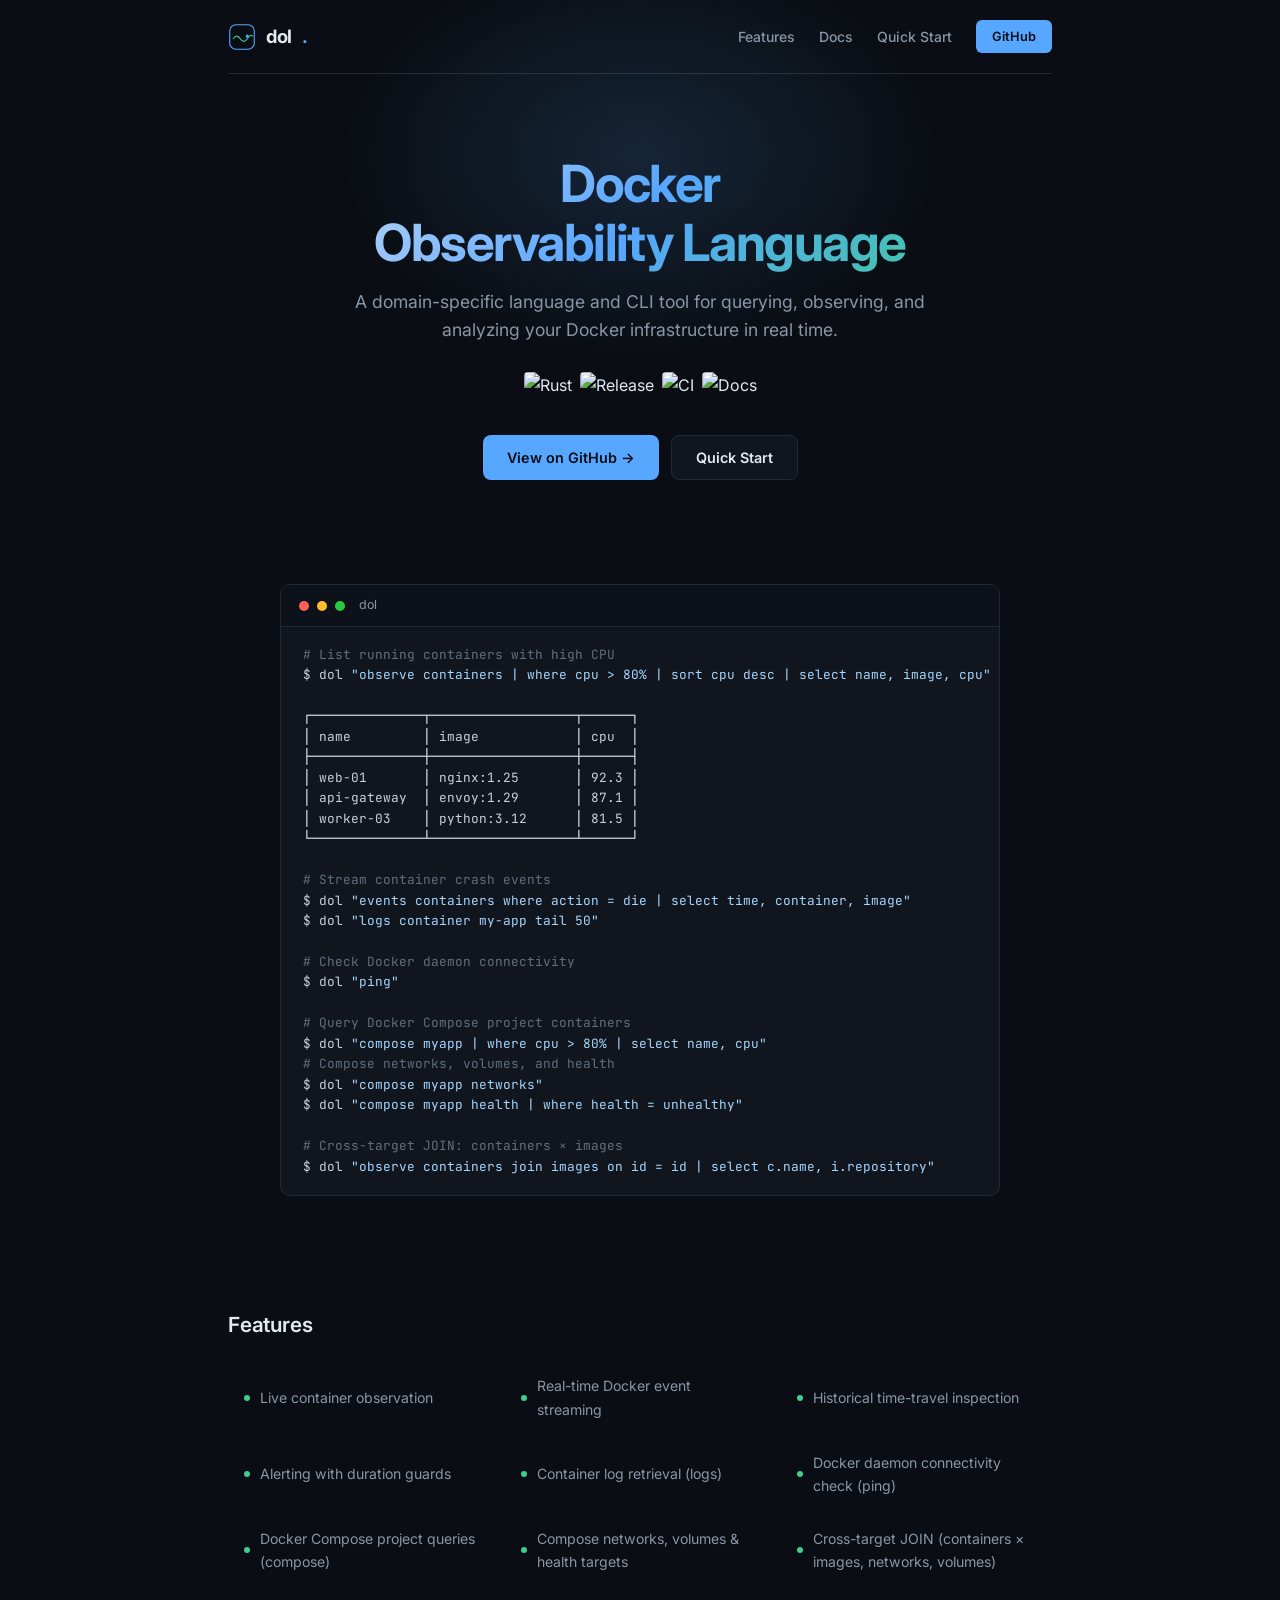
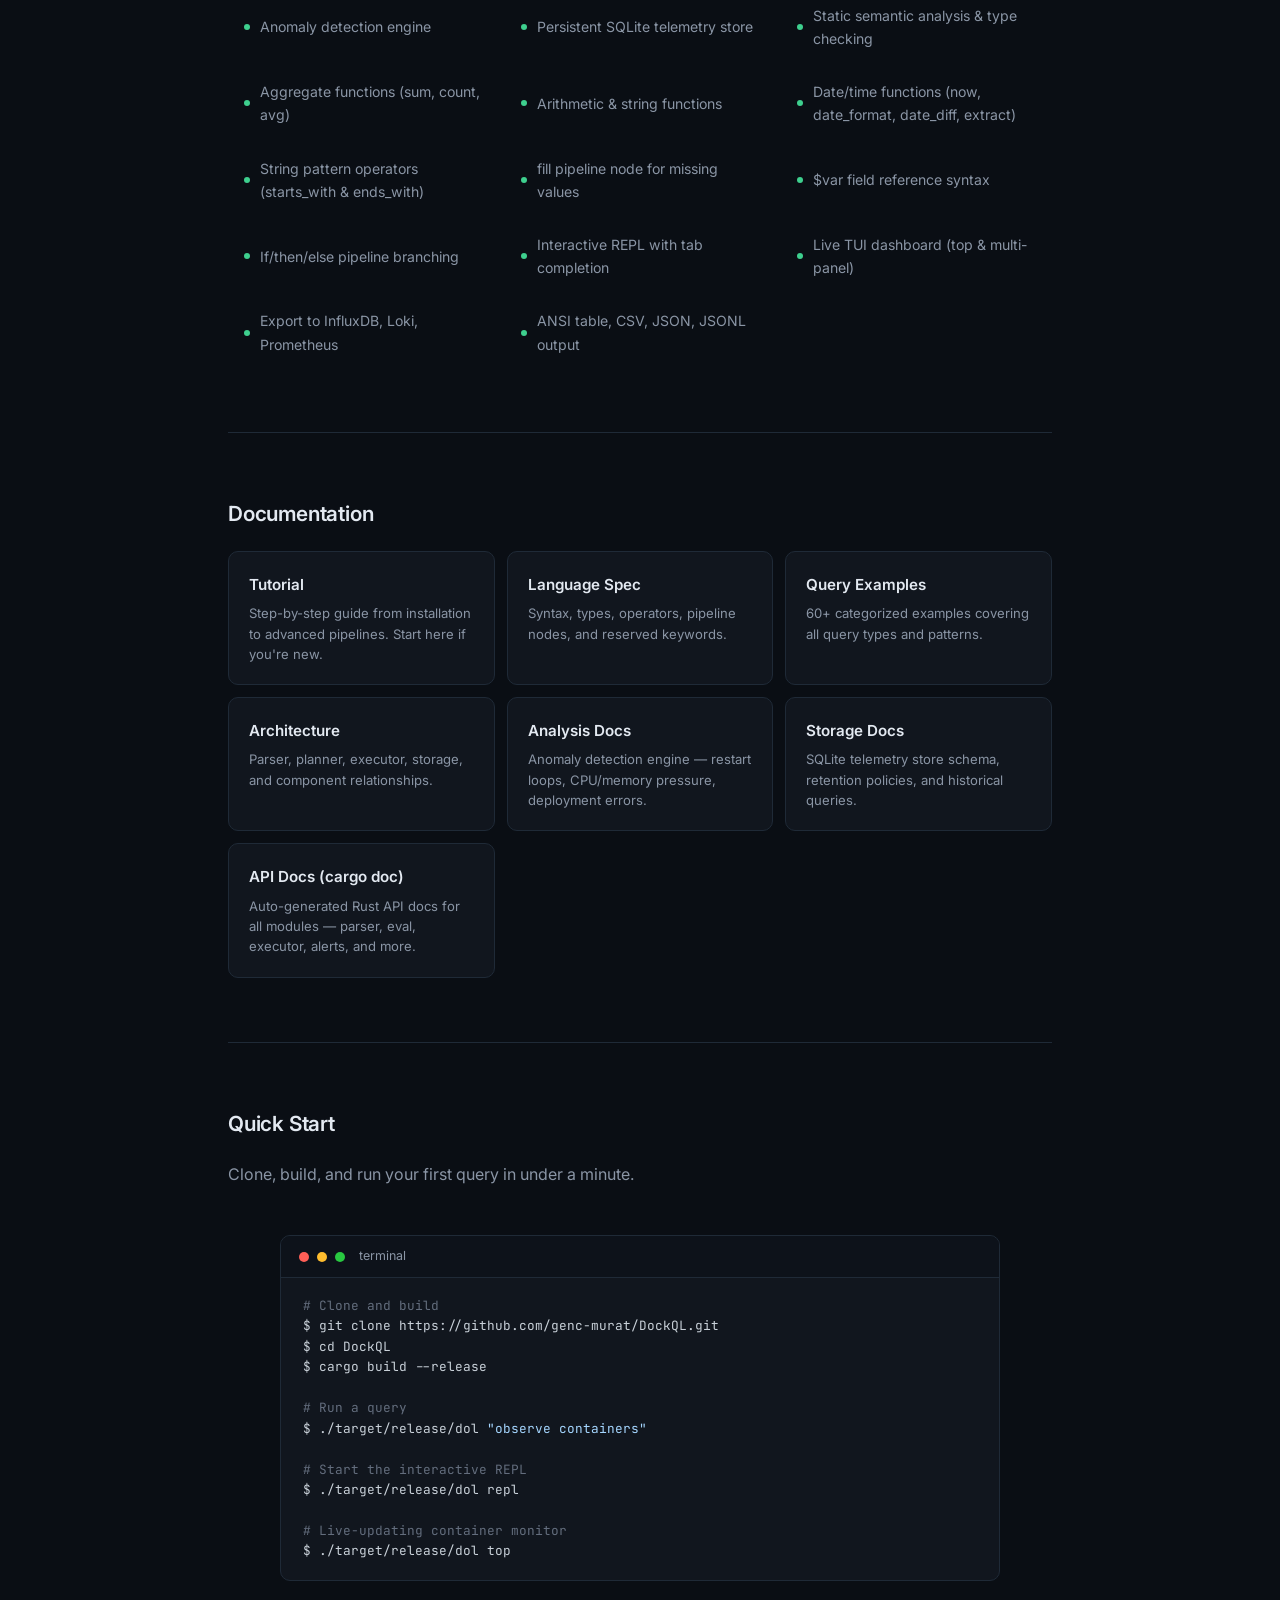
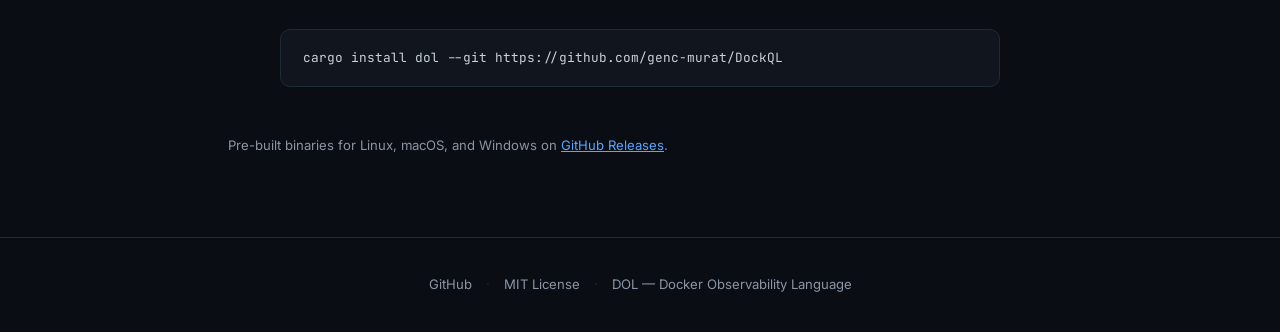
==== docs/index.html @ 79791b66 "docs: update documentation for new features - fill pipeline node, starts_with/ends_with operators, s" ====
<!DOCTYPE html>
<html lang="en">
<head>
    <meta charset="UTF-8">
    <meta name="viewport" content="width=device-width, initial-scale=1.0">
    <link rel="icon" type="image/svg+xml" href="logo.svg">
    <title>DOL — Docker Observability Language</title>
    <link rel="preconnect" href="https://fonts.googleapis.com">
    <link rel="preconnect" href="https://fonts.gstatic.com" crossorigin>
    <link href="https://fonts.googleapis.com/css2?family=Inter:wght@400;500;600;700&family=JetBrains+Mono:wght@400;500&display=swap" rel="stylesheet">
    <style>
        :root {
            --bg: #0a0e14;
            --surface: #11161e;
            --surface-hover: #181f2a;
            --border: #1f2a37;
            --text: #e3e9f1;
            --muted: #8a95a5;
            --accent: #57a6ff;
            --accent-glow: rgba(87, 166, 255, 0.15);
            --green: #3ecf8e;
            --orange: #d4973c;
            --red: #f14c4c;
        }
        * { margin: 0; padding: 0; box-sizing: border-box; }
        body {
            font-family: 'Inter', -apple-system, BlinkMacSystemFont, 'Segoe UI', sans-serif;
            background: var(--bg);
            color: var(--text);
            line-height: 1.65;
            -webkit-font-smoothing: antialiased;
            -moz-osx-font-smoothing: grayscale;
        }
        .container {
            max-width: 880px;
            margin: 0 auto;
            padding: 0 28px;
        }

        /* ── Navigation bar ──────────────────────── */
        .nav {
            display: flex;
            align-items: center;
            justify-content: space-between;
            padding: 20px 0;
            border-bottom: 1px solid var(--border);
        }
        .nav-brand {
            display: flex;
            align-items: center;
            gap: 10px;
            font-size: 1.15rem;
            font-weight: 700;
            letter-spacing: -0.02em;
            color: var(--text);
            text-decoration: none;
        }
        .nav-brand svg {
            width: 28px;
            height: 28px;
        }
        .nav-brand span { color: var(--accent); }
        .nav-links {
            display: flex;
            gap: 24px;
            align-items: center;
        }
        .nav-links a {
            color: var(--muted);
            text-decoration: none;
            font-size: 0.875rem;
            font-weight: 500;
            transition: color .2s;
        }
        .nav-links a:hover { color: var(--text); }
        .nav-links .btn {
            background: var(--accent);
            color: #0a0e14;
            padding: 6px 16px;
            border-radius: 6px;
            font-weight: 600;
            font-size: 0.8rem;
            transition: opacity .2s;
        }
        .nav-links .btn:hover { opacity: .85; color: #0a0e14; }

        /* ── Hero ────────────────────────────────── */
        .hero {
            padding: 80px 0 56px;
            text-align: center;
            position: relative;
        }
        .hero::before {
            content: '';
            position: absolute;
            top: -120px;
            left: 50%;
            transform: translateX(-50%);
            width: 600px;
            height: 400px;
            background: radial-gradient(ellipse, var(--accent-glow) 0%, transparent 70%);
            pointer-events: none;
        }
        .hero h1 {
            position: relative;
            font-size: 3.2rem;
            font-weight: 700;
            letter-spacing: -0.03em;
            line-height: 1.15;
            background: linear-gradient(135deg, var(--text) 0%, var(--accent) 50%, var(--green) 100%);
            -webkit-background-clip: text;
            -webkit-text-fill-color: transparent;
            background-clip: text;
        }
        .hero .tagline {
            margin-top: 16px;
            font-size: 1.1rem;
            color: var(--muted);
            max-width: 600px;
            margin-left: auto;
            margin-right: auto;
            line-height: 1.6;
        }
        .hero .badges {
            margin-top: 28px;
            display: flex;
            justify-content: center;
            gap: 8px;
            flex-wrap: wrap;
            position: relative;
        }
        .hero .badges img { height: auto; max-height: 28px; border-radius: 4px; vertical-align: middle; }

        /* ── Code block ──────────────────────────── */
        .code-block {
            margin: 48px auto;
            max-width: 720px;
            background: var(--surface);
            border: 1px solid var(--border);
            border-radius: 10px;
            overflow: hidden;
            transition: border-color .3s;
        }
        .code-block:hover { border-color: rgba(87, 166, 255, 0.3); }
        .code-block .header {
            padding: 10px 18px;
            background: #0d121a;
            border-bottom: 1px solid var(--border);
            font-size: 0.78rem;
            color: var(--muted);
            display: flex;
            align-items: center;
            gap: 8px;
            user-select: none;
        }
        .code-block .header .dot {
            width: 10px; height: 10px; border-radius: 50%;
            transition: opacity .2s;
        }
        .code-block:hover .header .dot { opacity: .9; }
        .code-block .header .dot.r { background: #ff5f57; }
        .code-block .header .dot.y { background: #ffbd2e; }
        .code-block .header .dot.g { background: #28c840; }
        .code-block pre {
            padding: 18px 22px;
            font-family: 'JetBrains Mono', 'SF Mono', 'Fira Code', monospace;
            font-size: 0.8rem;
            line-height: 1.6;
            overflow-x: auto;
            color: #c9d1d9;
        }
        .code-block pre .cmt { color: #636d7d; }
        .code-block pre .kw { color: #ff7b72; }
        .code-block pre .fn { color: #d2a8ff; }
        .code-block pre .str { color: #a5d6ff; }
        .code-block pre .num { color: #79c0ff; }
        .code-block pre .op { color: #ffa657; }

        /* ── CTA buttons ─────────────────────────── */
        .cta-row {
            display: flex;
            justify-content: center;
            gap: 12px;
            margin-top: 36px;
            flex-wrap: wrap;
        }
        .cta {
            display: inline-flex;
            align-items: center;
            gap: 8px;
            padding: 10px 24px;
            border-radius: 8px;
            font-size: 0.9rem;
            font-weight: 600;
            text-decoration: none;
            transition: all .2s;
        }
        .cta-primary {
            background: var(--accent);
            color: #0a0e14;
        }
        .cta-primary:hover {
            background: #6cb3ff;
            transform: translateY(-1px);
        }
        .cta-secondary {
            background: var(--surface);
            color: var(--text);
            border: 1px solid var(--border);
        }
        .cta-secondary:hover {
            border-color: var(--muted);
            transform: translateY(-1px);
        }

        /* ── Sections ────────────────────────────── */
        section { padding: 64px 0; }
        section + section { border-top: 1px solid var(--border); }
        section h2 {
            font-size: 1.3rem;
            font-weight: 600;
            letter-spacing: -0.01em;
            margin-bottom: 20px;
            color: var(--text);
        }
        section > p { color: var(--muted); margin-bottom: 16px; }

        /* ── Feature grid ────────────────────────── */
        .feature-grid {
            display: grid;
            grid-template-columns: repeat(auto-fill, minmax(220px, 1fr));
            gap: 6px;
        }
        .feature-item {
            padding: 12px 16px;
            border-radius: 8px;
            font-size: 0.88rem;
            color: var(--muted);
            display: flex;
            align-items: center;
            gap: 10px;
            transition: background .15s, color .15s;
        }
        .feature-item:hover {
            background: var(--surface);
            color: var(--text);
        }
        .feature-item .icon {
            width: 6px;
            height: 6px;
            border-radius: 50%;
            background: var(--green);
            flex-shrink: 0;
        }

        /* ── Cards ───────────────────────────────── */
        .cards {
            display: grid;
            grid-template-columns: repeat(auto-fill, minmax(260px, 1fr));
            gap: 12px;
        }
        .card {
            background: var(--surface);
            border: 1px solid var(--border);
            border-radius: 10px;
            padding: 20px;
            transition: border-color .2s, background .2s;
        }
        .card:hover {
            border-color: rgba(87, 166, 255, 0.25);
            background: var(--surface-hover);
        }
        .card h3 {
            font-size: 0.95rem;
            font-weight: 600;
            margin-bottom: 6px;
        }
        .card h3 a {
            color: var(--text);
            text-decoration: none;
        }
        .card h3 a:hover { color: var(--accent); }
        .card p {
            font-size: 0.82rem;
            color: var(--muted);
            line-height: 1.55;
            margin: 0;
        }

        /* ── Quick start code block ──────────────── */
        .quick-start .code-block { margin-top: 16px; }

        /* ── Footer ──────────────────────────────── */
        footer {
            text-align: center;
            padding: 36px 0;
            border-top: 1px solid var(--border);
            color: var(--muted);
            font-size: 0.82rem;
        }
        footer a {
            color: var(--muted);
            text-decoration: none;
            transition: color .2s;
        }
        footer a:hover { color: var(--text); }
        footer .sep { margin: 0 10px; color: var(--border); }

        /* ── Responsive ──────────────────────────── */
        @media (max-width: 640px) {
            .hero { padding: 48px 0 32px; }
            .hero h1 { font-size: 2rem; }
            .hero .tagline { font-size: 1rem; }
            .nav { flex-direction: column; gap: 12px; }
            .nav-links { width: 100%; justify-content: center; flex-wrap: wrap; }
            section { padding: 40px 0; }
            .container { padding: 0 20px; }
            .feature-grid { grid-template-columns: 1fr; }
            .cards { grid-template-columns: 1fr; }
        }
    </style>
</head>
<body>

<div class="container">
    <!-- Nav -->
    <nav class="nav">
        <a href="#" class="nav-brand">
            <svg xmlns="http://www.w3.org/2000/svg" viewBox="0 0 64 64" fill="none" role="img" aria-label="DOL logo">
                <rect x="4" y="4" width="56" height="56" rx="14" stroke="#57a6ff" stroke-width="2.5"/>
                <path d="M12 36 Q20 24, 28 36 Q36 48, 44 36 Q52 24, 56 30" stroke="#3ecf8e" stroke-width="2.5" stroke-linecap="round"/>
                <circle cx="44" cy="30" r="3.5" fill="#57a6ff"/>
                <circle cx="24" cy="33" r="2" fill="#3ecf8e" opacity="0.6"/>
            </svg>
            dol<span>.</span>
        </a>
        <div class="nav-links">
            <a href="#features">Features</a>
            <a href="#docs">Docs</a>
            <a href="#quickstart">Quick Start</a>
            <a href="https://github.com/genc-murat/DockQL" class="btn">GitHub</a>
        </div>
    </nav>

    <!-- Hero -->
    <div class="hero">
        <h1>Docker<br>Observability Language</h1>
        <p class="tagline">
            A domain-specific language and CLI tool for querying, observing, and
            analyzing your Docker infrastructure in real time.
        </p>
        <div class="badges">
            <img src="https://img.shields.io/badge/Rust-1.96%2B-8a95a5?logo=rust&style=for-the-badge" alt="Rust">
            <img src="https://img.shields.io/github/v/release/genc-murat/DockQL?color=3ecf8e&logo=github&style=for-the-badge" alt="Release">
            <img src="https://img.shields.io/github/actions/workflow/status/genc-murat/DockQL/ci.yml?branch=main&label=CI&color=57a6ff&style=for-the-badge" alt="CI">
            <img src="https://img.shields.io/github/deployments/genc-murat/DockQL/github-pages?label=docs&logo=github&style=for-the-badge" alt="Docs">
        </div>
        <div class="cta-row">
            <a href="https://github.com/genc-murat/DockQL" class="cta cta-primary">View on GitHub →</a>
            <a href="#quickstart" class="cta cta-secondary">Quick Start</a>
        </div>
    </div>

    <!-- Terminal mock -->
    <div class="code-block">
        <div class="header">
            <span class="dot r"></span><span class="dot y"></span><span class="dot g"></span>
            <span style="margin-left:6px;">dol</span>
        </div>
        <pre><span class="cmt"># List running containers with high CPU</span>
$ dol <span class="str">"observe containers | where cpu > 80% | sort cpu desc | select name, image, cpu"</span>

┌──────────────┬──────────────────┬──────┐
│ name         │ image            │ cpu  │
├──────────────┼──────────────────┼──────┤
│ web-01       │ nginx:1.25       │ 92.3 │
│ api-gateway  │ envoy:1.29       │ 87.1 │
│ worker-03    │ python:3.12      │ 81.5 │
└──────────────┴──────────────────┴──────┘

<span class="cmt"># Stream container crash events</span>
$ dol <span class="str">"events containers where action = die | select time, container, image"</span>            <span class="cmt"># View container logs</span>
$ dol <span class="str">"logs container my-app tail 50"</span>

<span class="cmt"># Check Docker daemon connectivity</span>
$ dol <span class="str">"ping"</span>

<span class="cmt"># Query Docker Compose project containers</span>
$ dol <span class="str">"compose myapp | where cpu > 80% | select name, cpu"</span>
<span class="cmt"># Compose networks, volumes, and health</span>
$ dol <span class="str">"compose myapp networks"</span>
$ dol <span class="str">"compose myapp health | where health = unhealthy"</span>

<span class="cmt"># Cross-target JOIN: containers × images</span>
$ dol <span class="str">"observe containers join images on id = id | select c.name, i.repository"</span></pre>
    </div>

    <!-- Features -->
    <section id="features">
        <h2>Features</h2>
        <div class="feature-grid">
            <div class="feature-item"><span class="icon"></span>Live container observation</div>
            <div class="feature-item"><span class="icon"></span>Real-time Docker event streaming</div>
            <div class="feature-item"><span class="icon"></span>Historical time-travel inspection</div>
            <div class="feature-item"><span class="icon"></span>Alerting with duration guards</div>
            <div class="feature-item"><span class="icon"></span>Container log retrieval (logs)</div>
            <div class="feature-item"><span class="icon"></span>Docker daemon connectivity check (ping)</div>
            <div class="feature-item"><span class="icon"></span>Docker Compose project queries (compose)</div>
            <div class="feature-item"><span class="icon"></span>Compose networks, volumes &amp; health targets</div>
            <div class="feature-item"><span class="icon"></span>Cross-target JOIN (containers × images, networks, volumes)</div>
            <div class="feature-item"><span class="icon"></span>Anomaly detection engine</div>
            <div class="feature-item"><span class="icon"></span>Persistent SQLite telemetry store</div>
            <div class="feature-item"><span class="icon"></span>Static semantic analysis &amp; type checking</div>
            <div class="feature-item"><span class="icon"></span>Aggregate functions (sum, count, avg)</div>
            <div class="feature-item"><span class="icon"></span>Arithmetic &amp; string functions</div>
            <div class="feature-item"><span class="icon"></span>Date/time functions (now, date_format, date_diff, extract)</div>
            <div class="feature-item"><span class="icon"></span>String pattern operators (starts_with &amp; ends_with)</div>
            <div class="feature-item"><span class="icon"></span>fill pipeline node for missing values</div>
            <div class="feature-item"><span class="icon"></span>$var field reference syntax</div>
            <div class="feature-item"><span class="icon"></span>If/then/else pipeline branching</div>
            <div class="feature-item"><span class="icon"></span>Interactive REPL with tab completion</div>
            <div class="feature-item"><span class="icon"></span>Live TUI dashboard (top &amp; multi-panel)</div>
            <div class="feature-item"><span class="icon"></span>Export to InfluxDB, Loki, Prometheus</div>
            <div class="feature-item"><span class="icon"></span>ANSI table, CSV, JSON, JSONL output</div>
        </div>
    </section>

    <!-- Documentation -->
    <section id="docs">
        <h2>Documentation</h2>
        <div class="cards">
            <div class="card">
                <h3><a href="tutorial.html">Tutorial</a></h3>
                <p>Step-by-step guide from installation to advanced pipelines. Start here if you're new.</p>
            </div>
            <div class="card">
                <h3><a href="spec.html">Language Spec</a></h3>
                <p>Syntax, types, operators, pipeline nodes, and reserved keywords.</p>
            </div>
            <div class="card">
                <h3><a href="examples.html">Query Examples</a></h3>
                <p>60+ categorized examples covering all query types and patterns.</p>
            </div>
            <div class="card">
                <h3><a href="architecture.html">Architecture</a></h3>
                <p>Parser, planner, executor, storage, and component relationships.</p>
            </div>
            <div class="card">
                <h3><a href="analyze.html">Analysis Docs</a></h3>
                <p>Anomaly detection engine — restart loops, CPU/memory pressure, deployment errors.</p>
            </div>
            <div class="card">
                <h3><a href="storage.html">Storage Docs</a></h3>
                <p>SQLite telemetry store schema, retention policies, and historical queries.</p>
            </div>
            <div class="card">
                <h3><a href="dol/index.html">API Docs (cargo doc)</a></h3>
                <p>Auto-generated Rust API docs for all modules — parser, eval, executor, alerts, and more.</p>
            </div>
        </div>
    </section>

    <!-- Quick Start -->
    <section id="quickstart">
        <h2>Quick Start</h2>
        <p>Clone, build, and run your first query in under a minute.</p>
        <div class="code-block quick-start">
            <div class="header">
                <span class="dot r"></span><span class="dot y"></span><span class="dot g"></span>
                <span style="margin-left:6px;">terminal</span>
            </div>
            <pre><span class="cmt"># Clone and build</span>
$ git clone https://github.com/genc-murat/DockQL.git
$ cd DockQL
$ cargo build --release

<span class="cmt"># Run a query</span>
$ ./target/release/dol <span class="str">"observe containers"</span>

<span class="cmt"># Start the interactive REPL</span>
$ ./target/release/dol repl

<span class="cmt"># Live-updating container monitor</span>
$ ./target/release/dol top</pre>
        </div>
        <div class="code-block" style="margin-top:16px;">
            <pre>cargo install dol --git https://github.com/genc-murat/DockQL</pre>
        </div>
        <p style="margin-top:10px;font-size:0.82rem;color:var(--muted);">
            Pre-built binaries for Linux, macOS, and Windows on
            <a href="https://github.com/genc-murat/DockQL/releases" style="color:var(--accent);">GitHub Releases</a>.
        </p>
    </section>
</div>

<footer>
    <div class="container">
        <a href="https://github.com/genc-murat/DockQL">GitHub</a>
        <span class="sep">·</span>
        <a href="https://github.com/genc-murat/DockQL/blob/main/LICENSE">MIT License</a>
        <span class="sep">·</span>
        <span>DOL — Docker Observability Language</span>
    </div>
</footer>

</body>
</html>
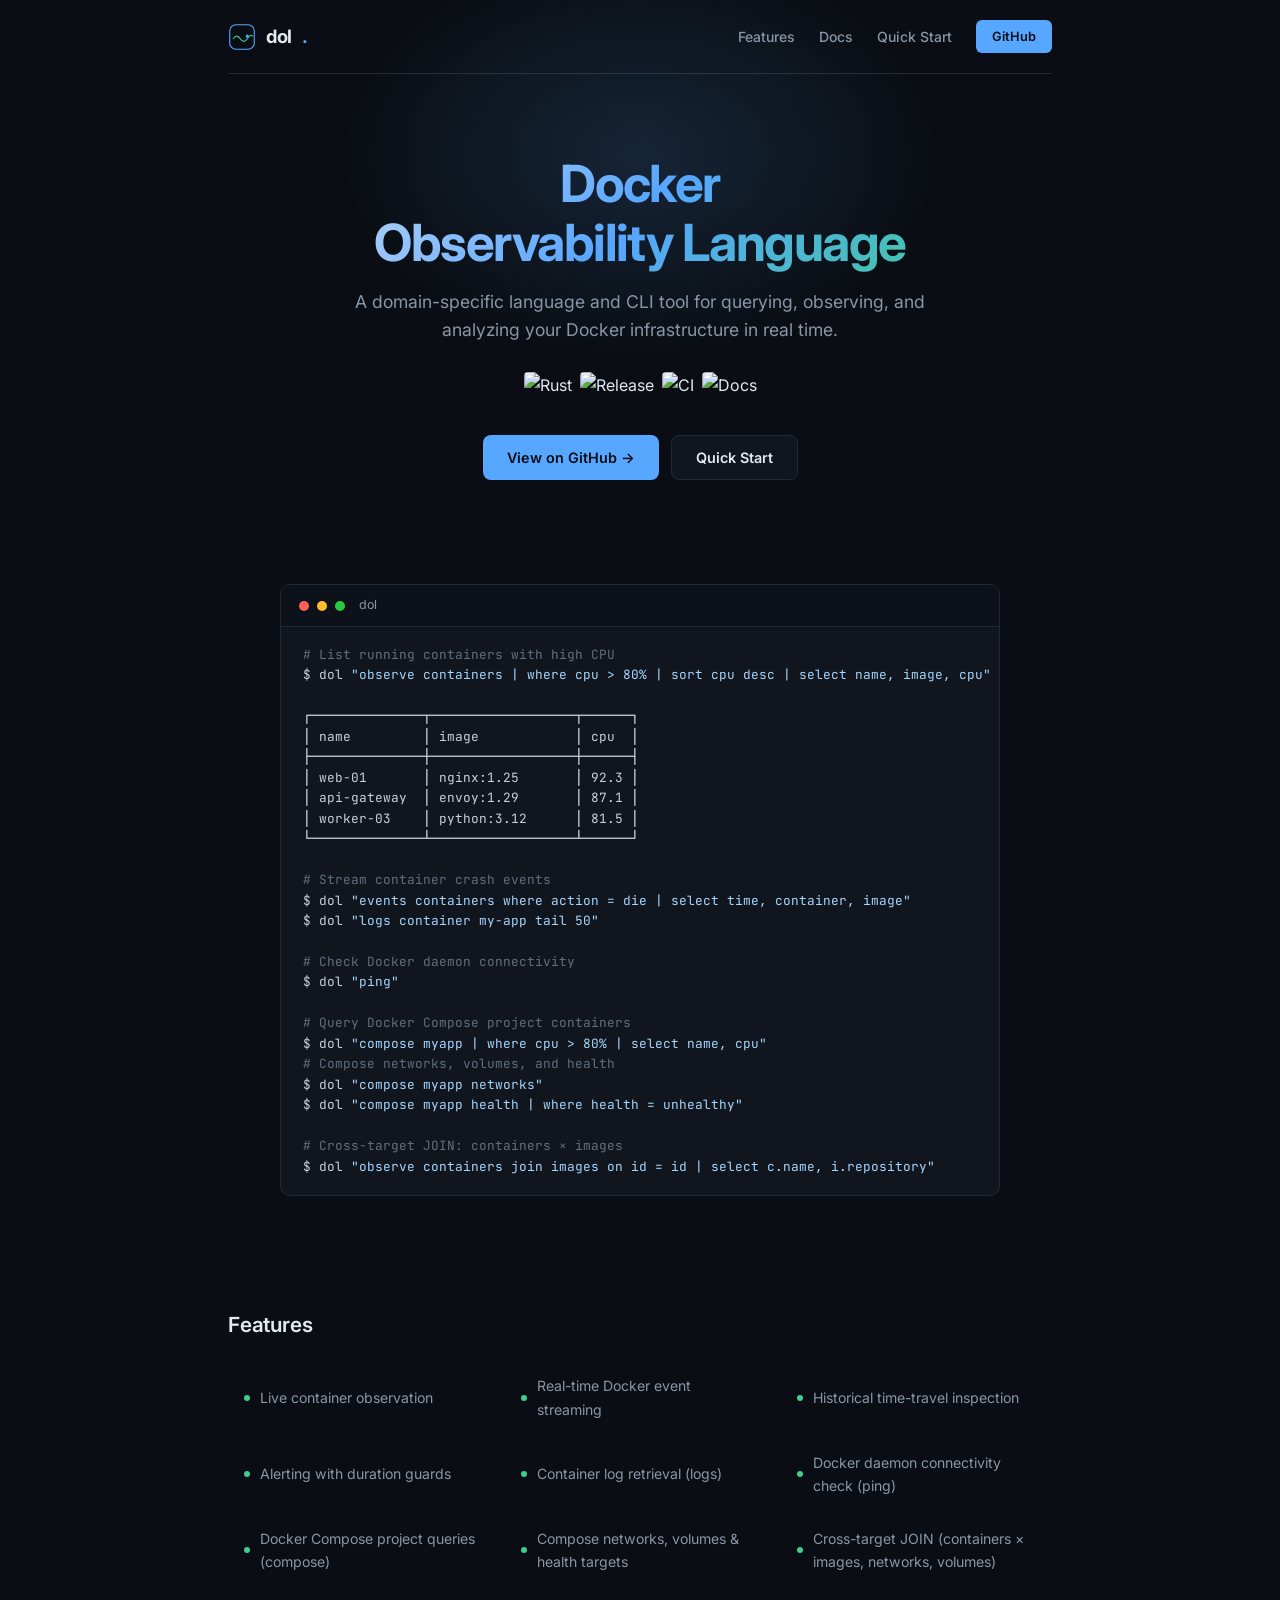
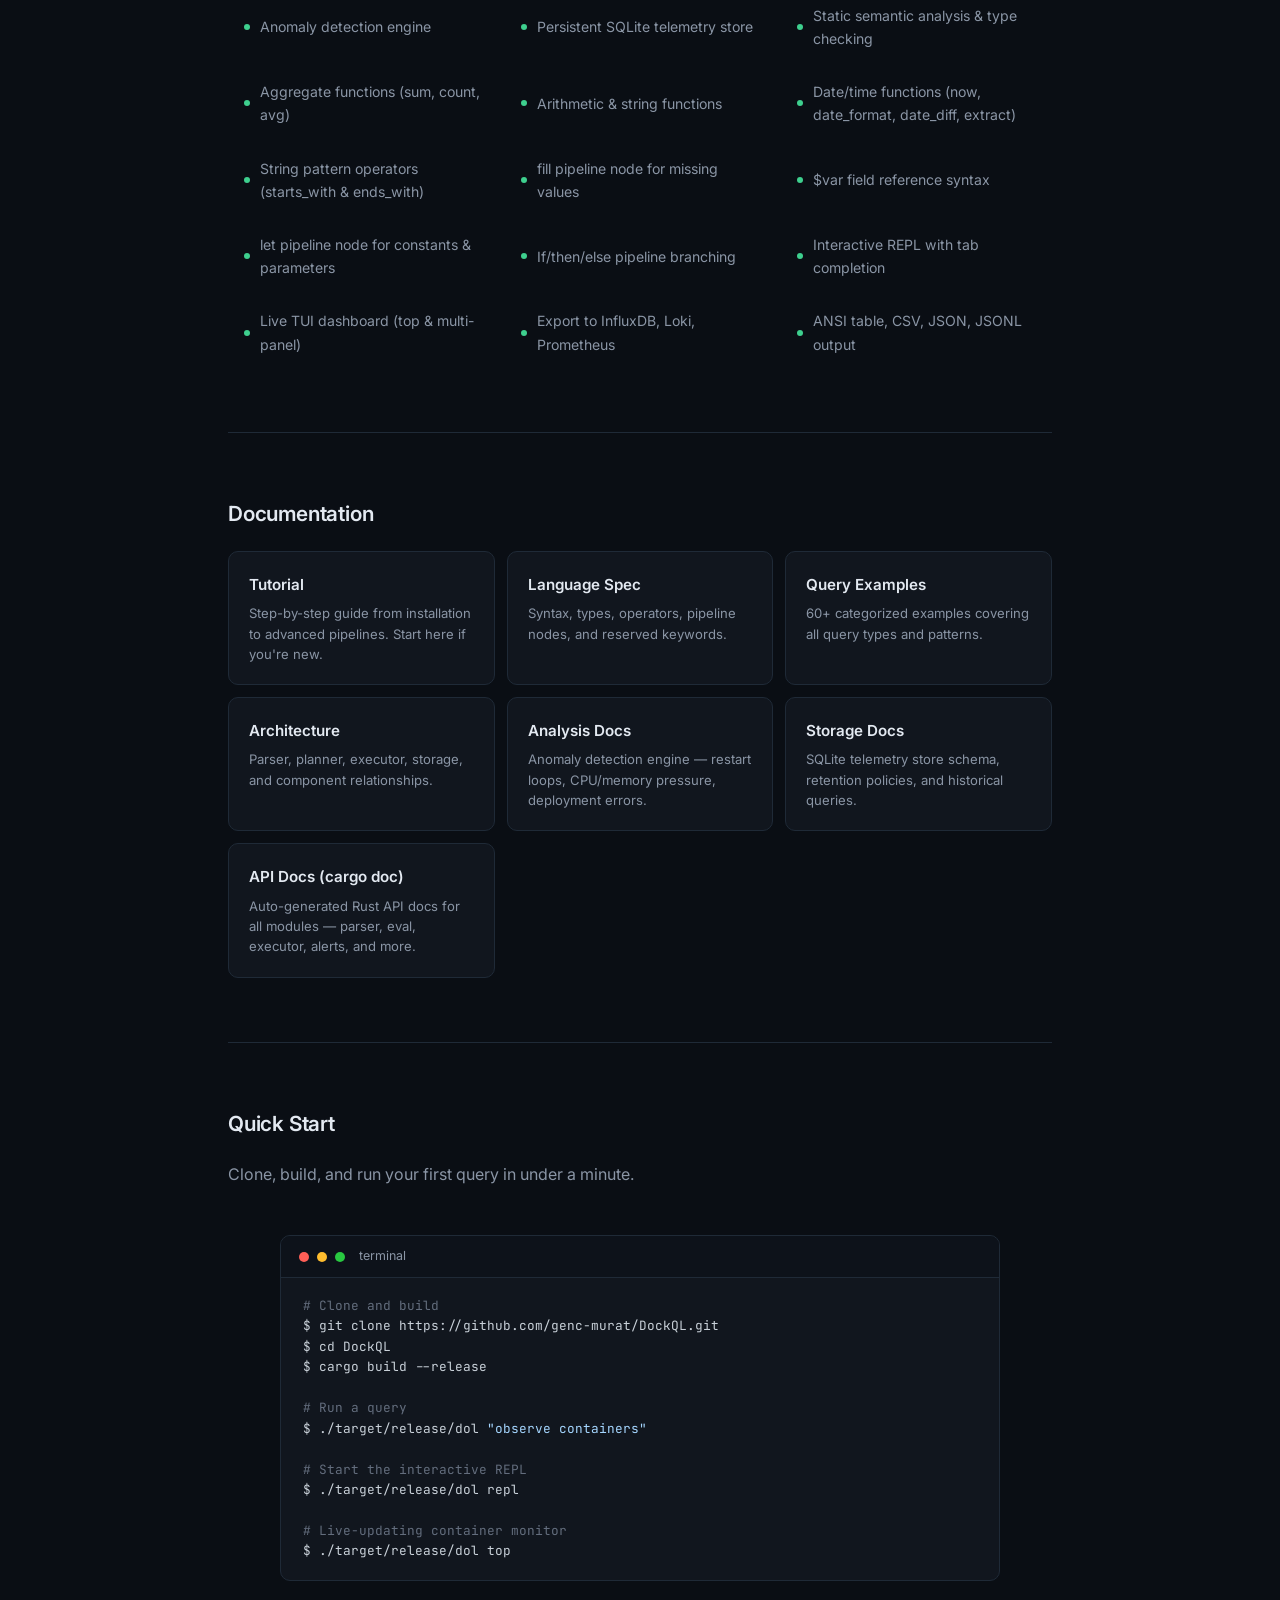
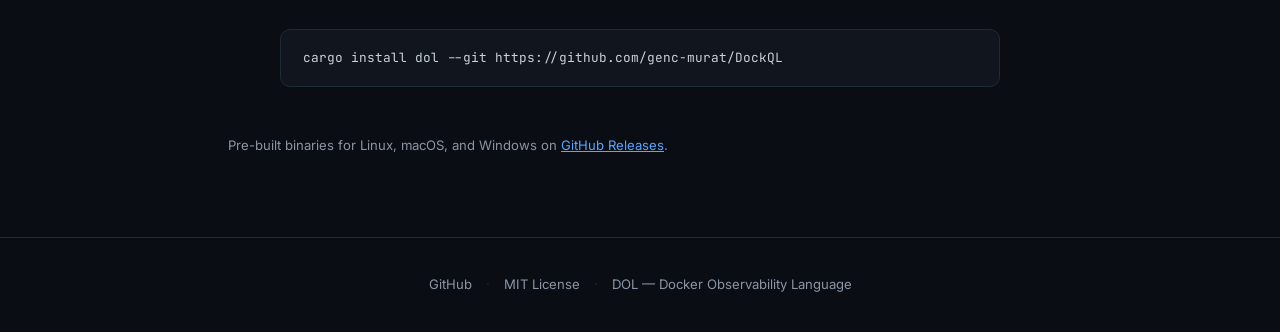
==== commit c530d4f9: "docs: document 'let' pipeline node across README, spec, tutorial, examples, and index.html" ====
--- a/docs/index.html
+++ b/docs/index.html
@@ -417,6 +417,7 @@
             <div class="feature-item"><span class="icon"></span>String pattern operators (starts_with &amp; ends_with)</div>
             <div class="feature-item"><span class="icon"></span>fill pipeline node for missing values</div>
             <div class="feature-item"><span class="icon"></span>$var field reference syntax</div>
+            <div class="feature-item"><span class="icon"></span>let pipeline node for constants &amp; parameters</div>
             <div class="feature-item"><span class="icon"></span>If/then/else pipeline branching</div>
             <div class="feature-item"><span class="icon"></span>Interactive REPL with tab completion</div>
             <div class="feature-item"><span class="icon"></span>Live TUI dashboard (top &amp; multi-panel)</div>
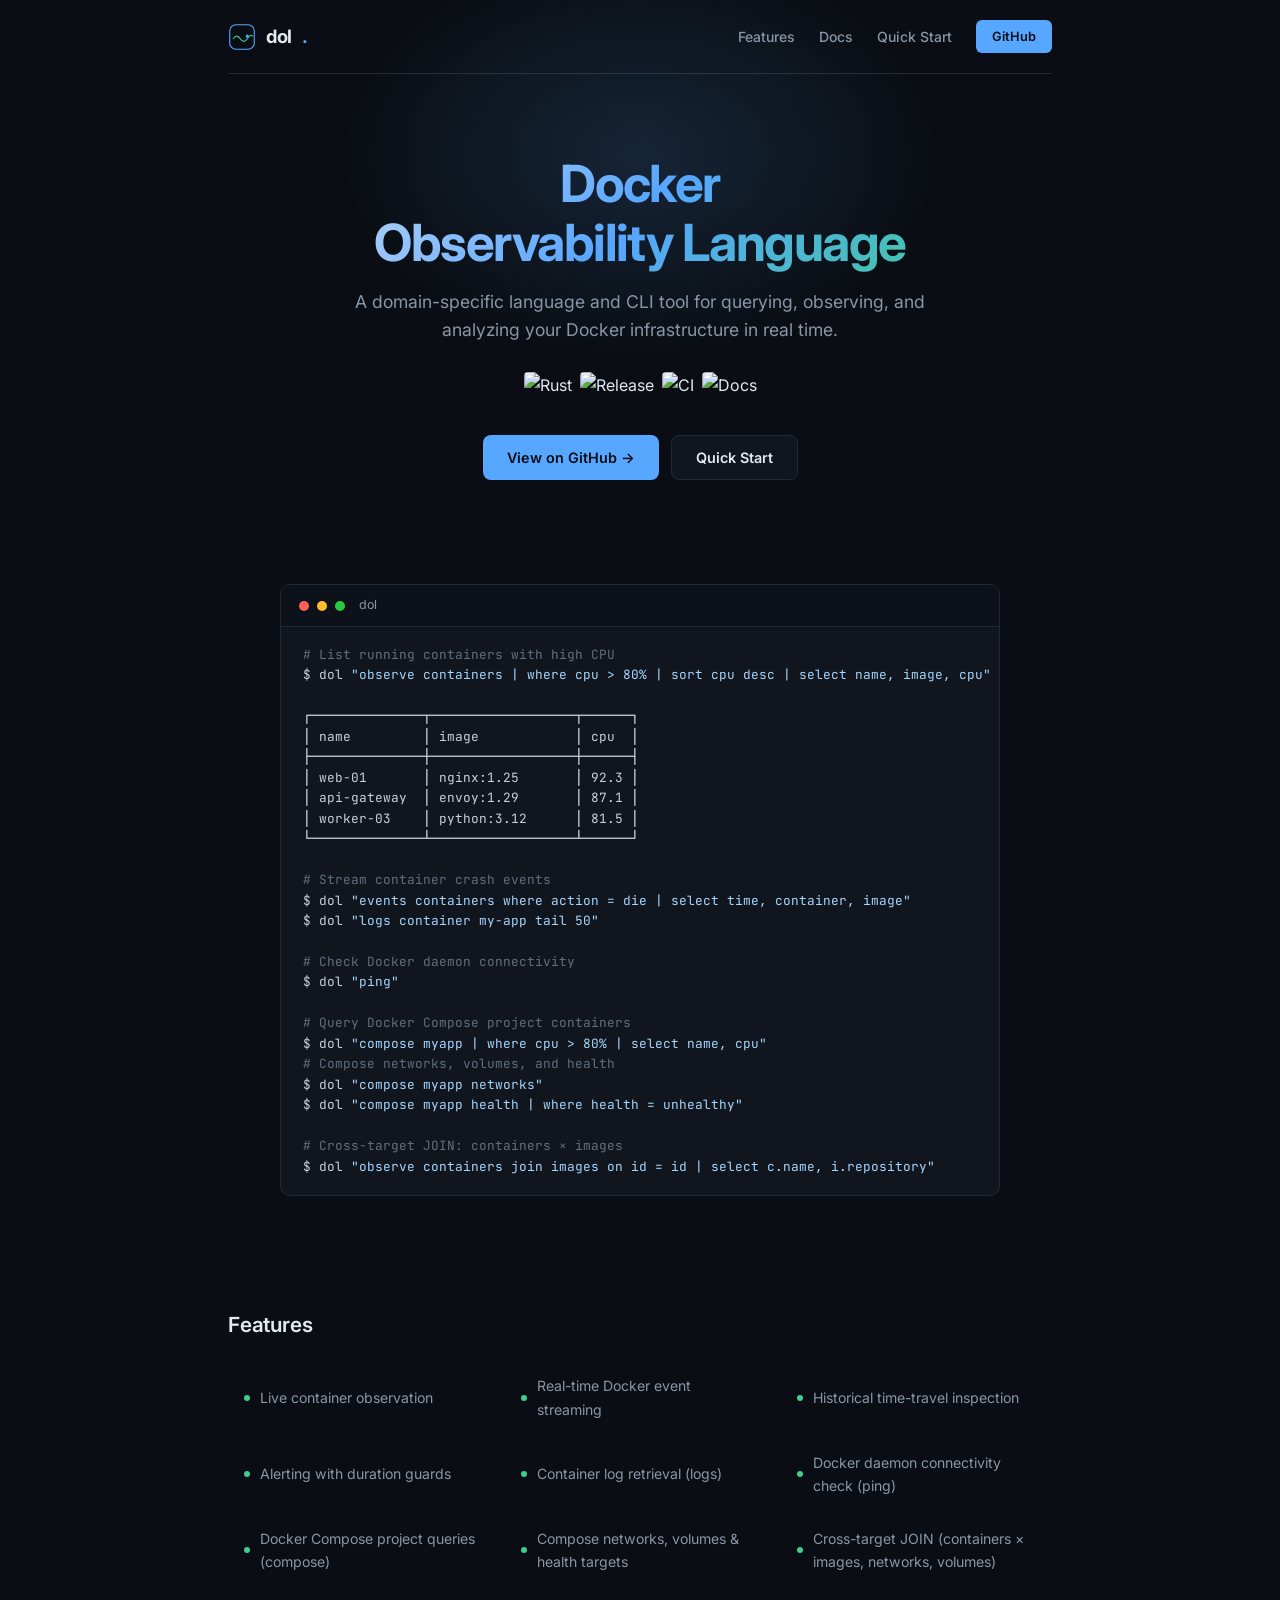
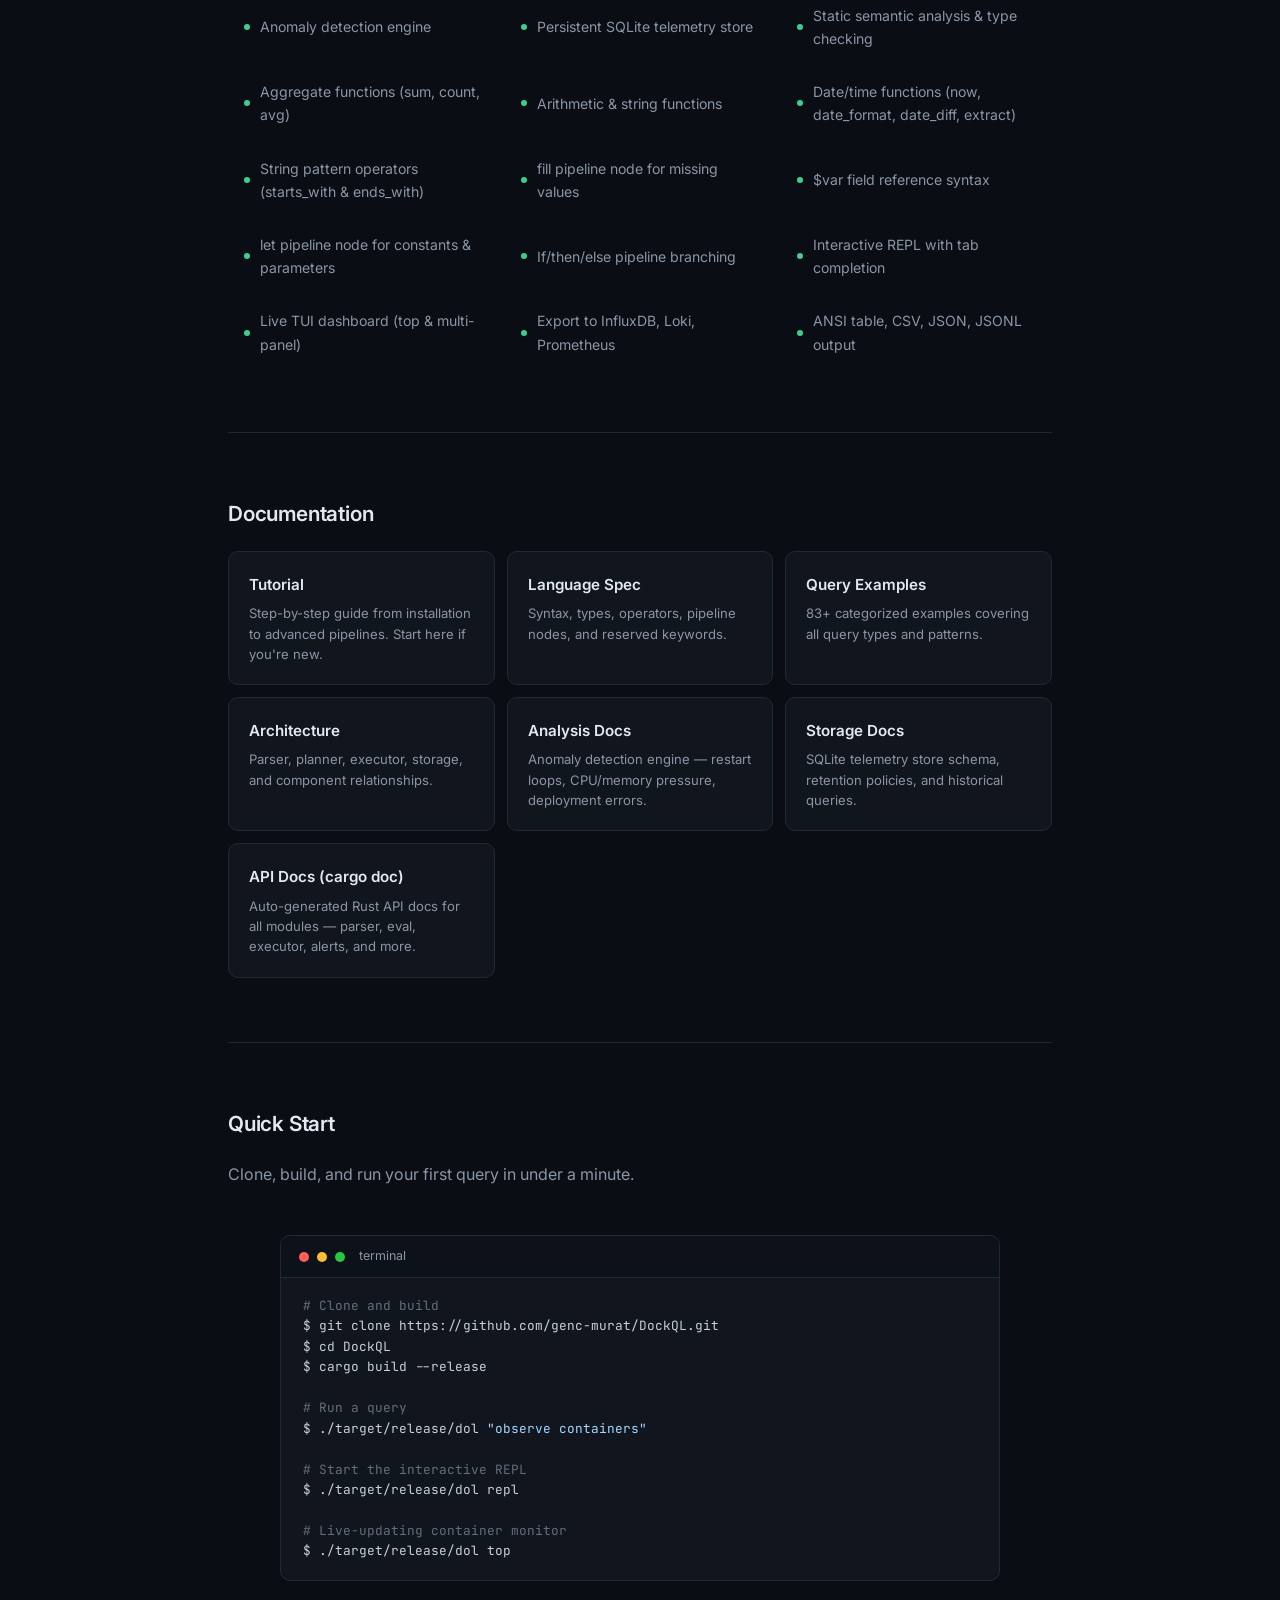
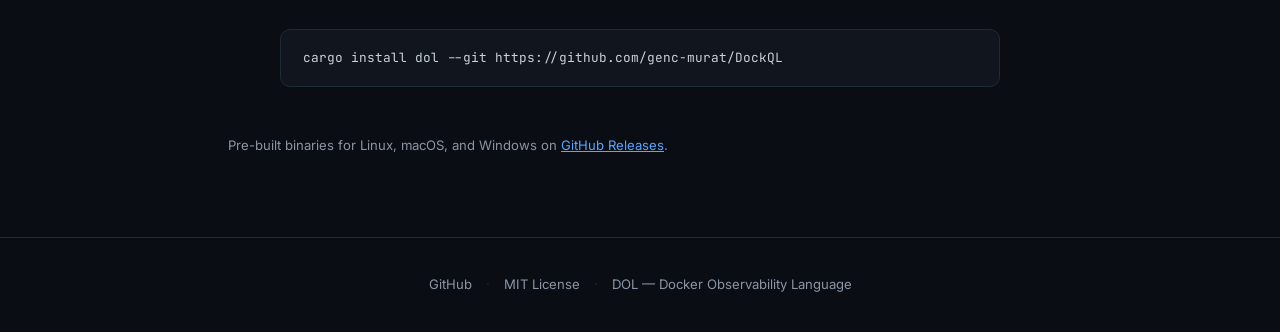
==== commit 54a9fe95: "docs: update example count from 64 to 83 in README and index.html" ====
--- a/docs/index.html
+++ b/docs/index.html
@@ -440,7 +440,7 @@
             </div>
             <div class="card">
                 <h3><a href="examples.html">Query Examples</a></h3>
-                <p>60+ categorized examples covering all query types and patterns.</p>
+                <p>83+ categorized examples covering all query types and patterns.</p>
             </div>
             <div class="card">
                 <h3><a href="architecture.html">Architecture</a></h3>
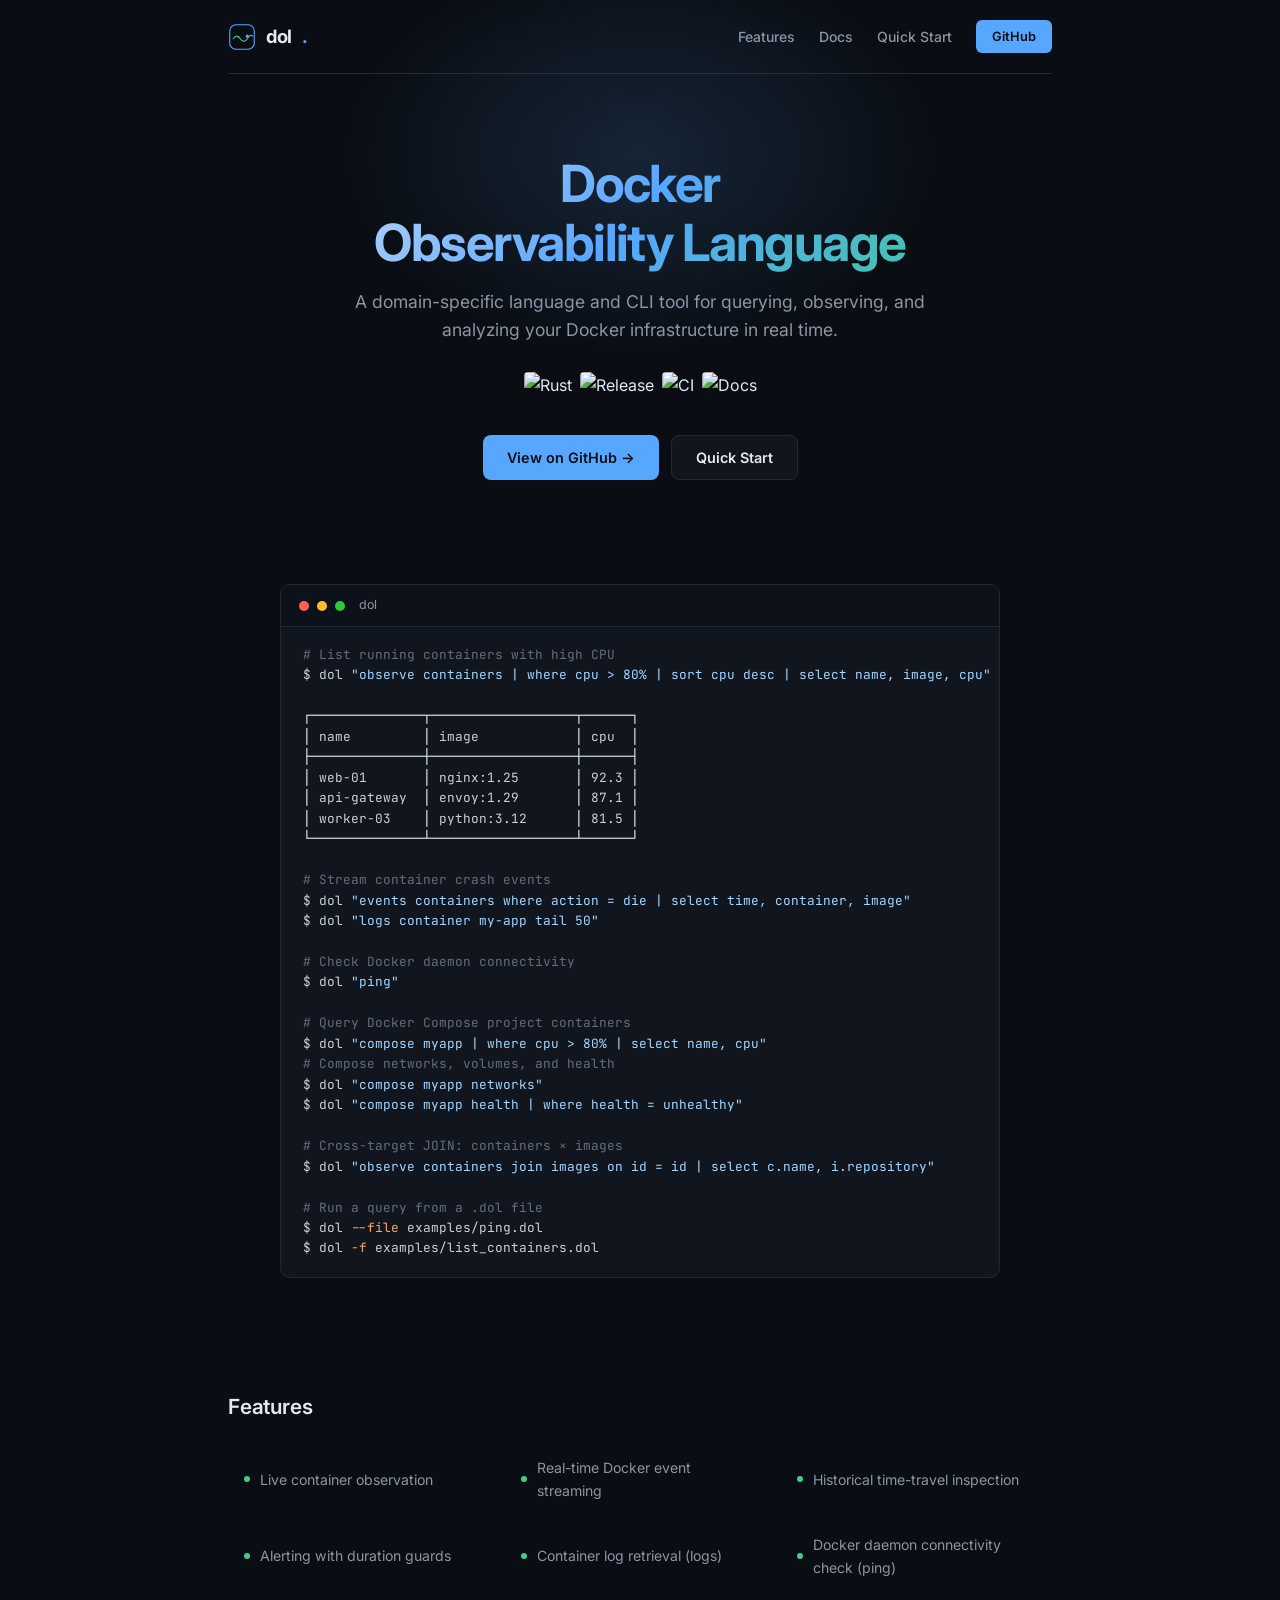
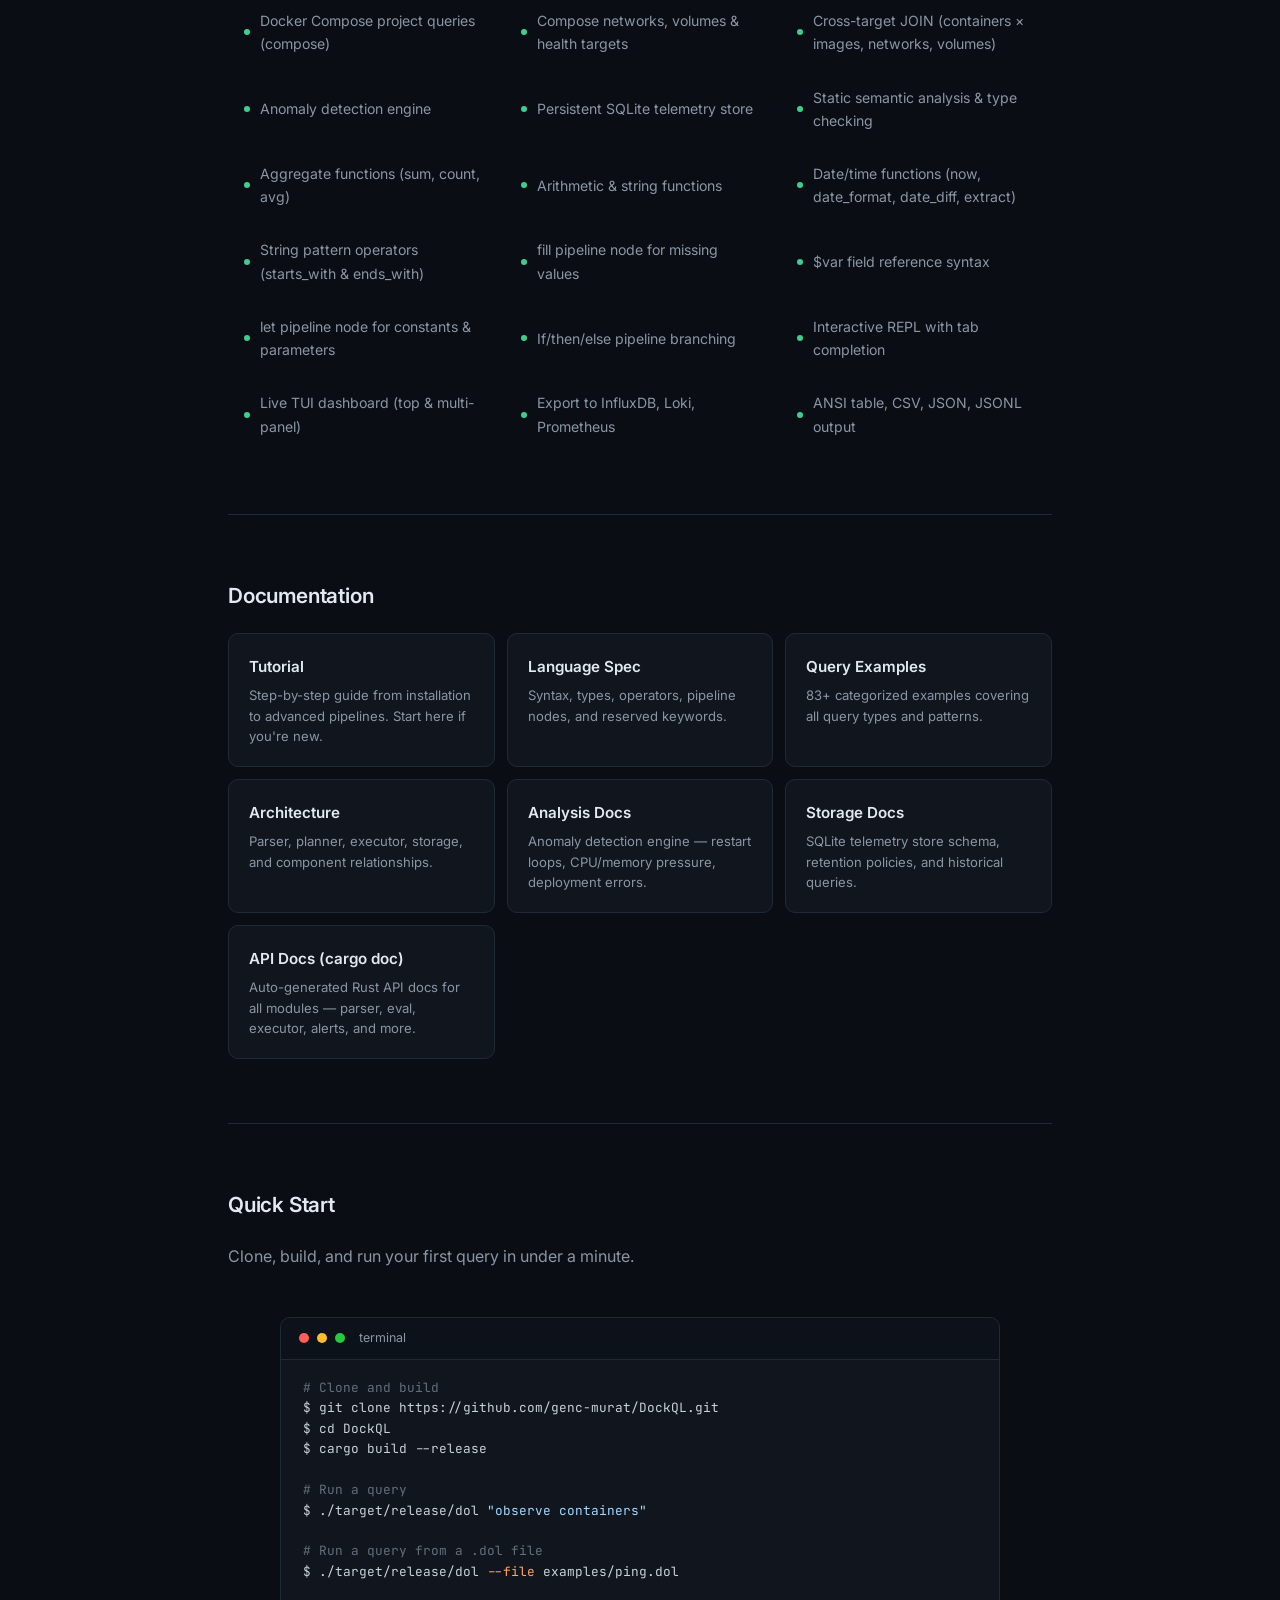
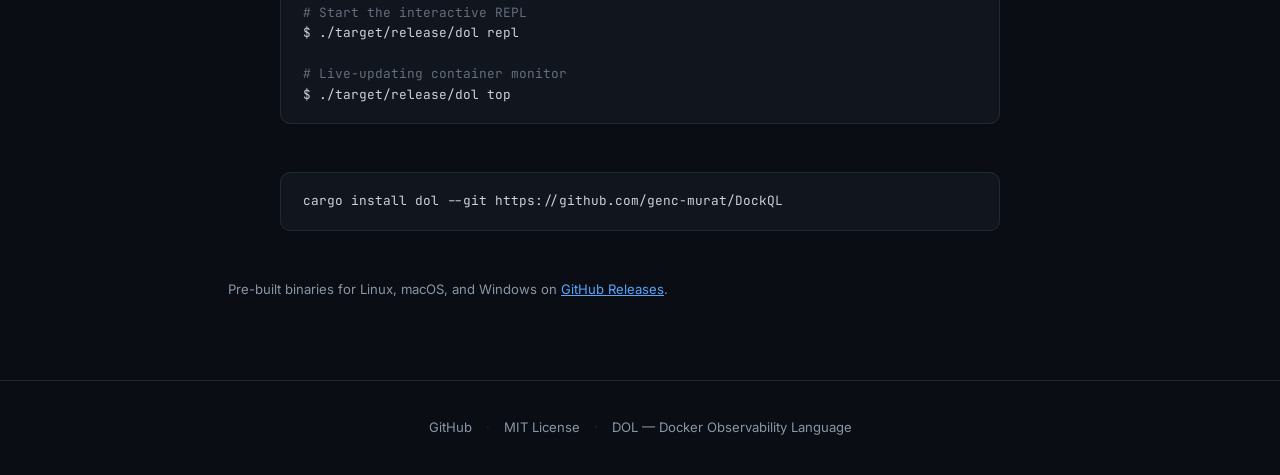
==== commit d3d4bb1d: "feat: add support for reading DOL queries from .dol files via --file flag" ====
--- a/docs/index.html
+++ b/docs/index.html
@@ -392,7 +392,11 @@
 $ dol <span class="str">"compose myapp health | where health = unhealthy"</span>
 
 <span class="cmt"># Cross-target JOIN: containers × images</span>
-$ dol <span class="str">"observe containers join images on id = id | select c.name, i.repository"</span></pre>
+$ dol <span class="str">"observe containers join images on id = id | select c.name, i.repository"</span>
+
+<span class="cmt"># Run a query from a .dol file</span>
+$ dol <span class="op">--file</span> examples/ping.dol
+$ dol <span class="op">-f</span> examples/list_containers.dol</pre>
     </div>
 
     <!-- Features -->
@@ -478,6 +482,9 @@
 <span class="cmt"># Run a query</span>
 $ ./target/release/dol <span class="str">"observe containers"</span>
 
+<span class="cmt"># Run a query from a .dol file</span>
+$ ./target/release/dol <span class="op">--file</span> examples/ping.dol
+
 <span class="cmt"># Start the interactive REPL</span>
 $ ./target/release/dol repl
 
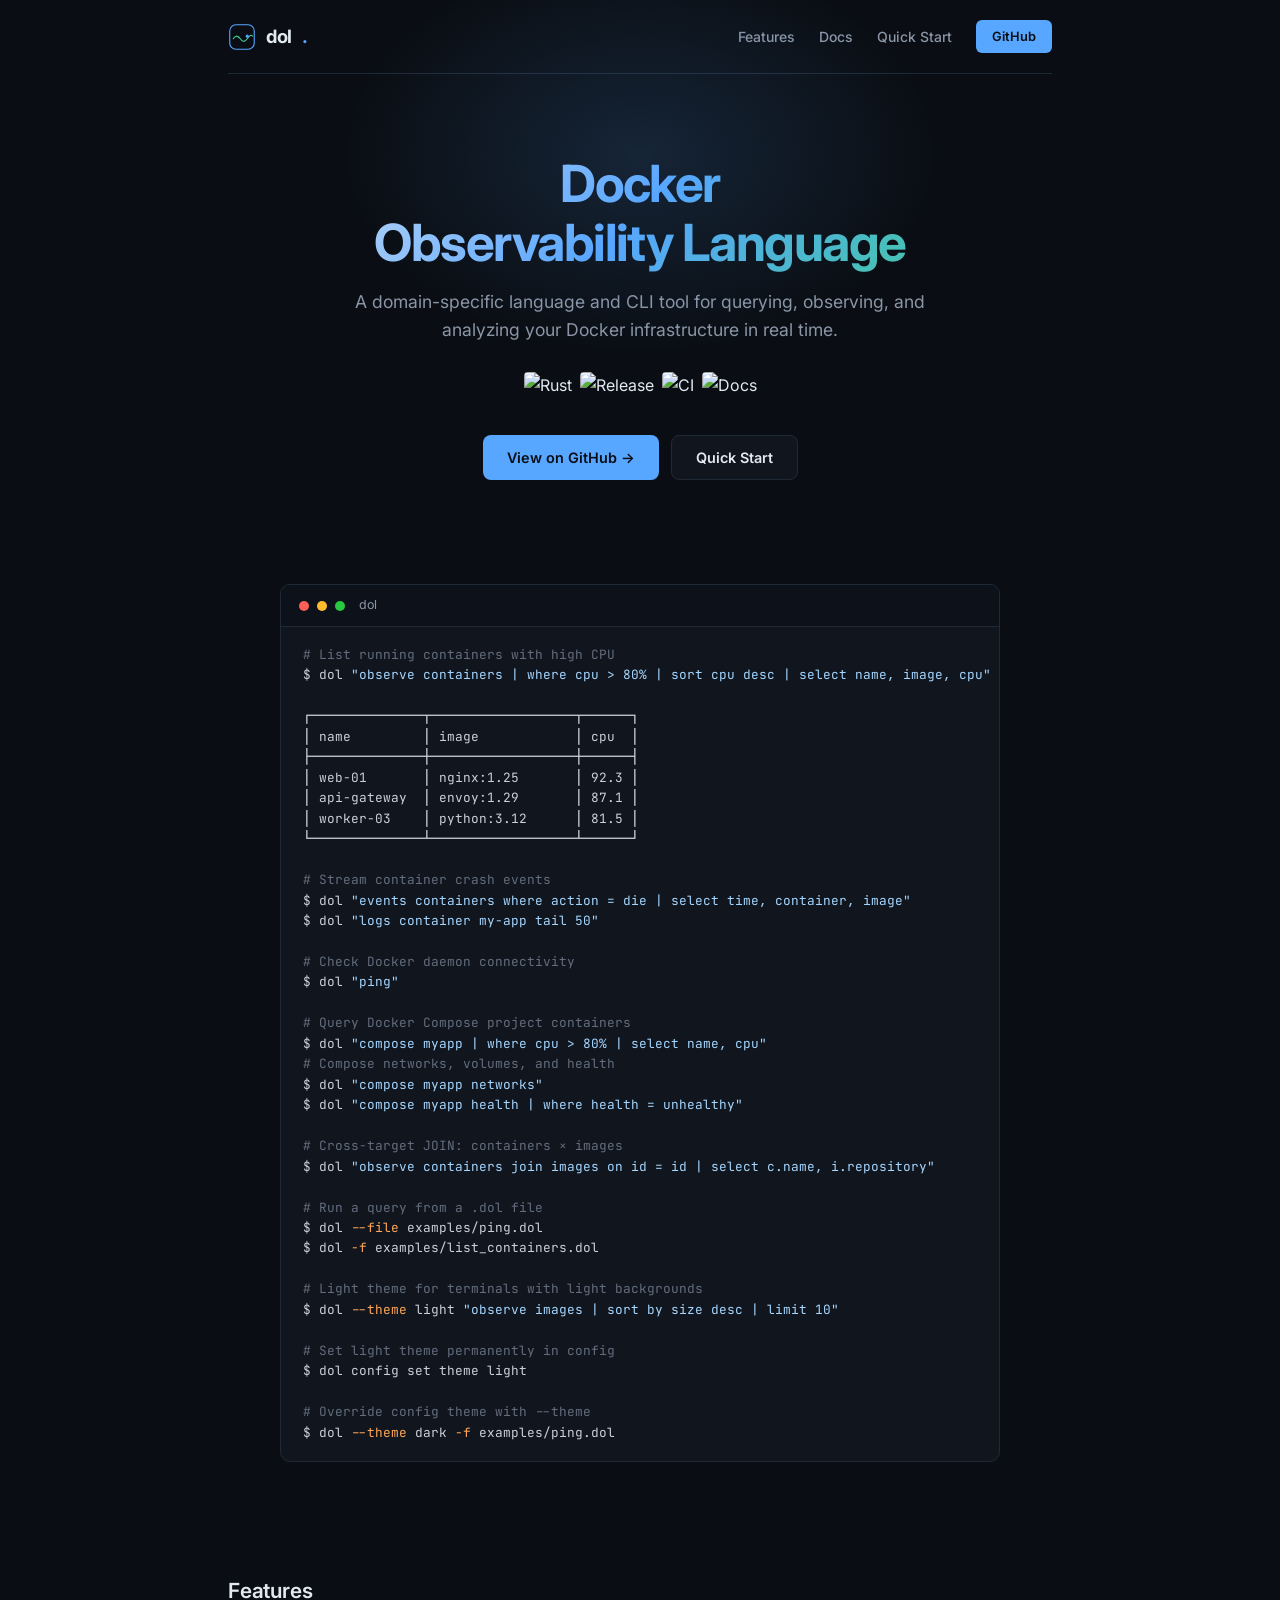
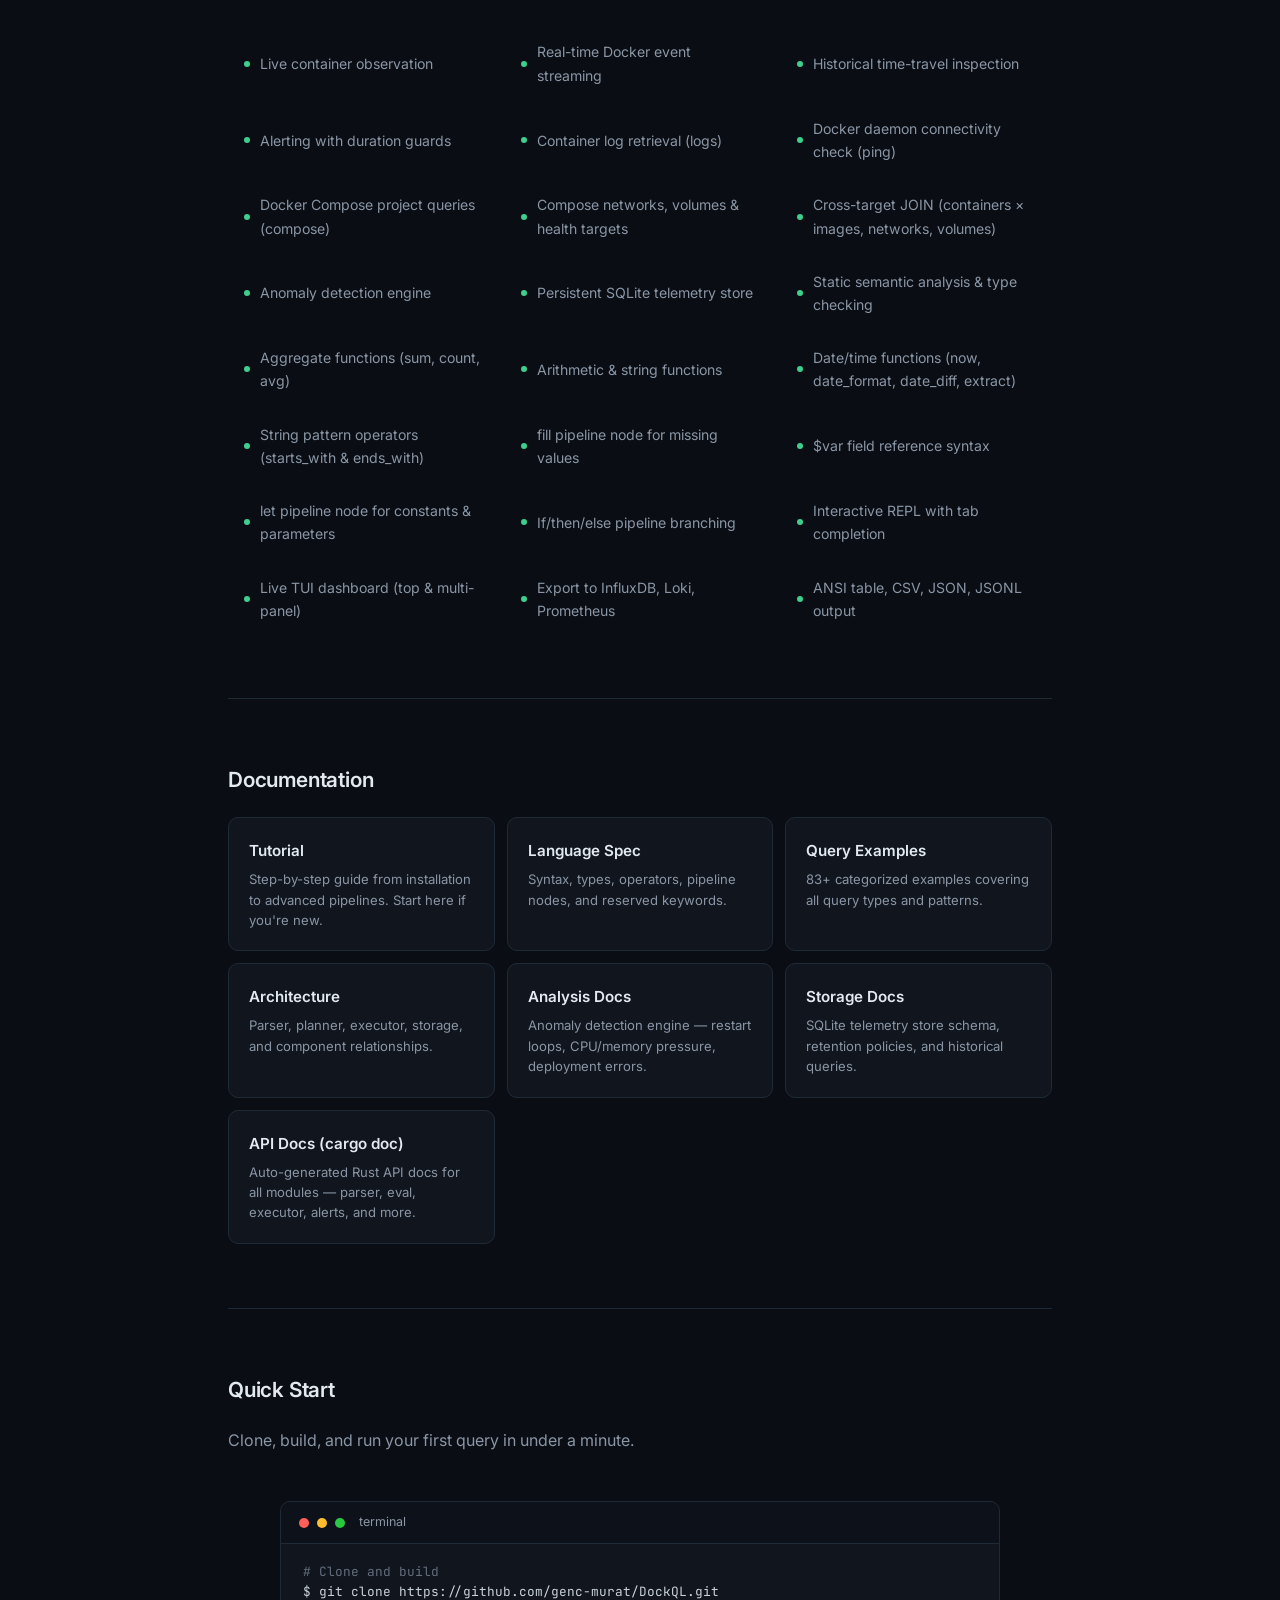
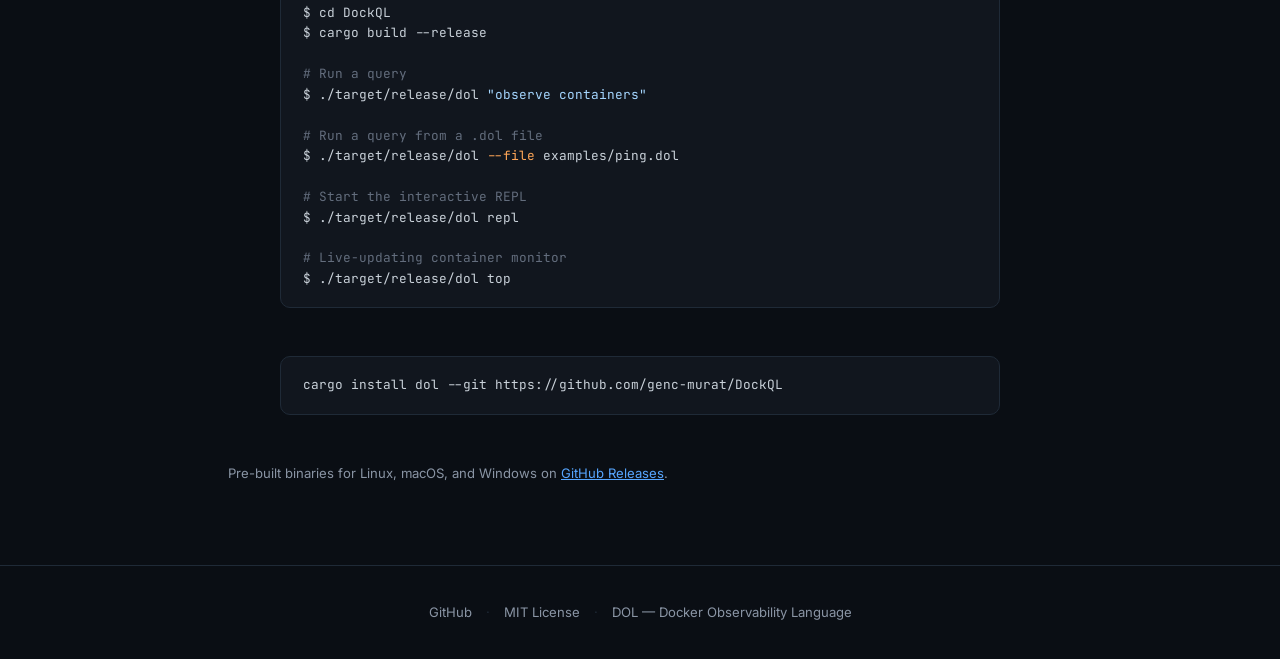
==== commit b42b726a: "feat: v0.4.0 release - theme system, config theme support, documentation updates - Add --theme dark|" ====
--- a/docs/index.html
+++ b/docs/index.html
@@ -396,7 +396,16 @@
 
 <span class="cmt"># Run a query from a .dol file</span>
 $ dol <span class="op">--file</span> examples/ping.dol
-$ dol <span class="op">-f</span> examples/list_containers.dol</pre>
+$ dol <span class="op">-f</span> examples/list_containers.dol
+
+<span class="cmt"># Light theme for terminals with light backgrounds</span>
+$ dol <span class="op">--theme</span> light <span class="str">"observe images | sort by size desc | limit 10"</span>
+
+<span class="cmt"># Set light theme permanently in config</span>
+$ dol config set theme light
+
+<span class="cmt"># Override config theme with --theme</span>
+$ dol <span class="op">--theme</span> dark <span class="op">-f</span> examples/ping.dol</pre>
     </div>
 
     <!-- Features -->
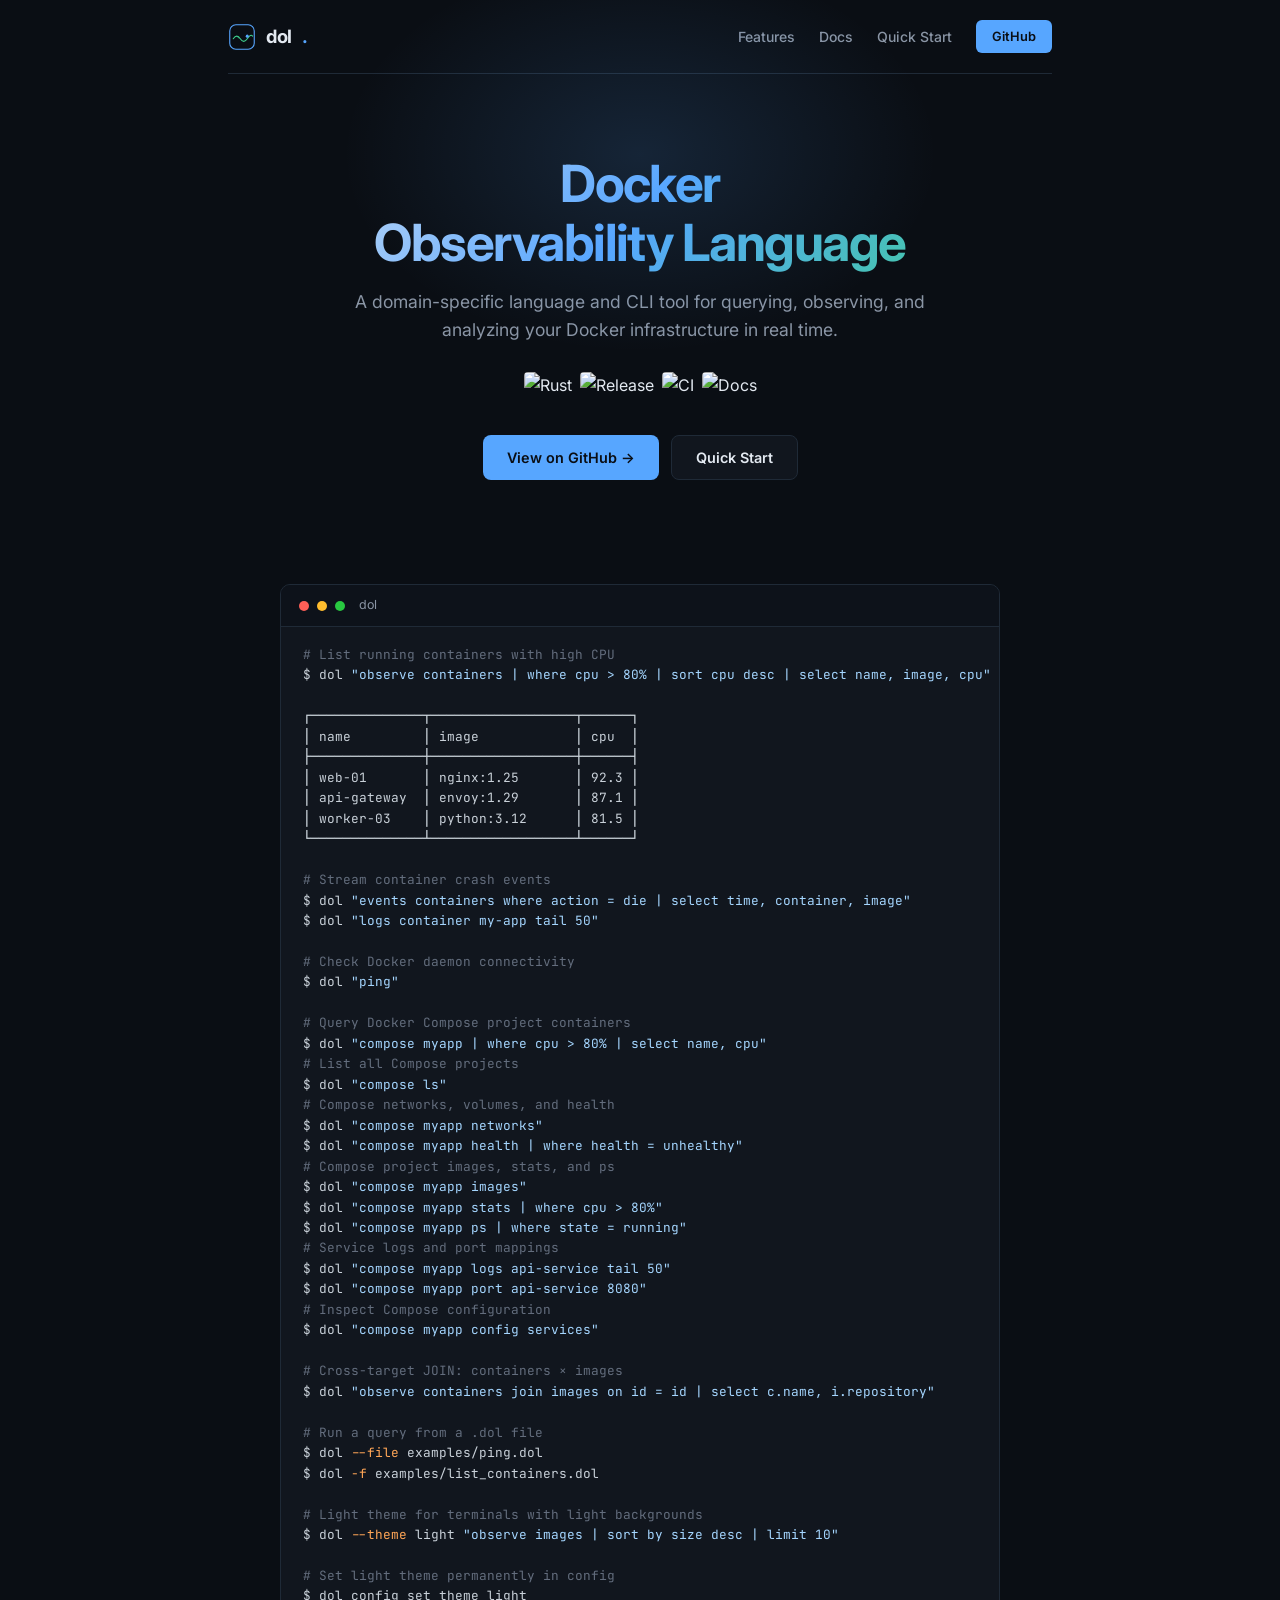
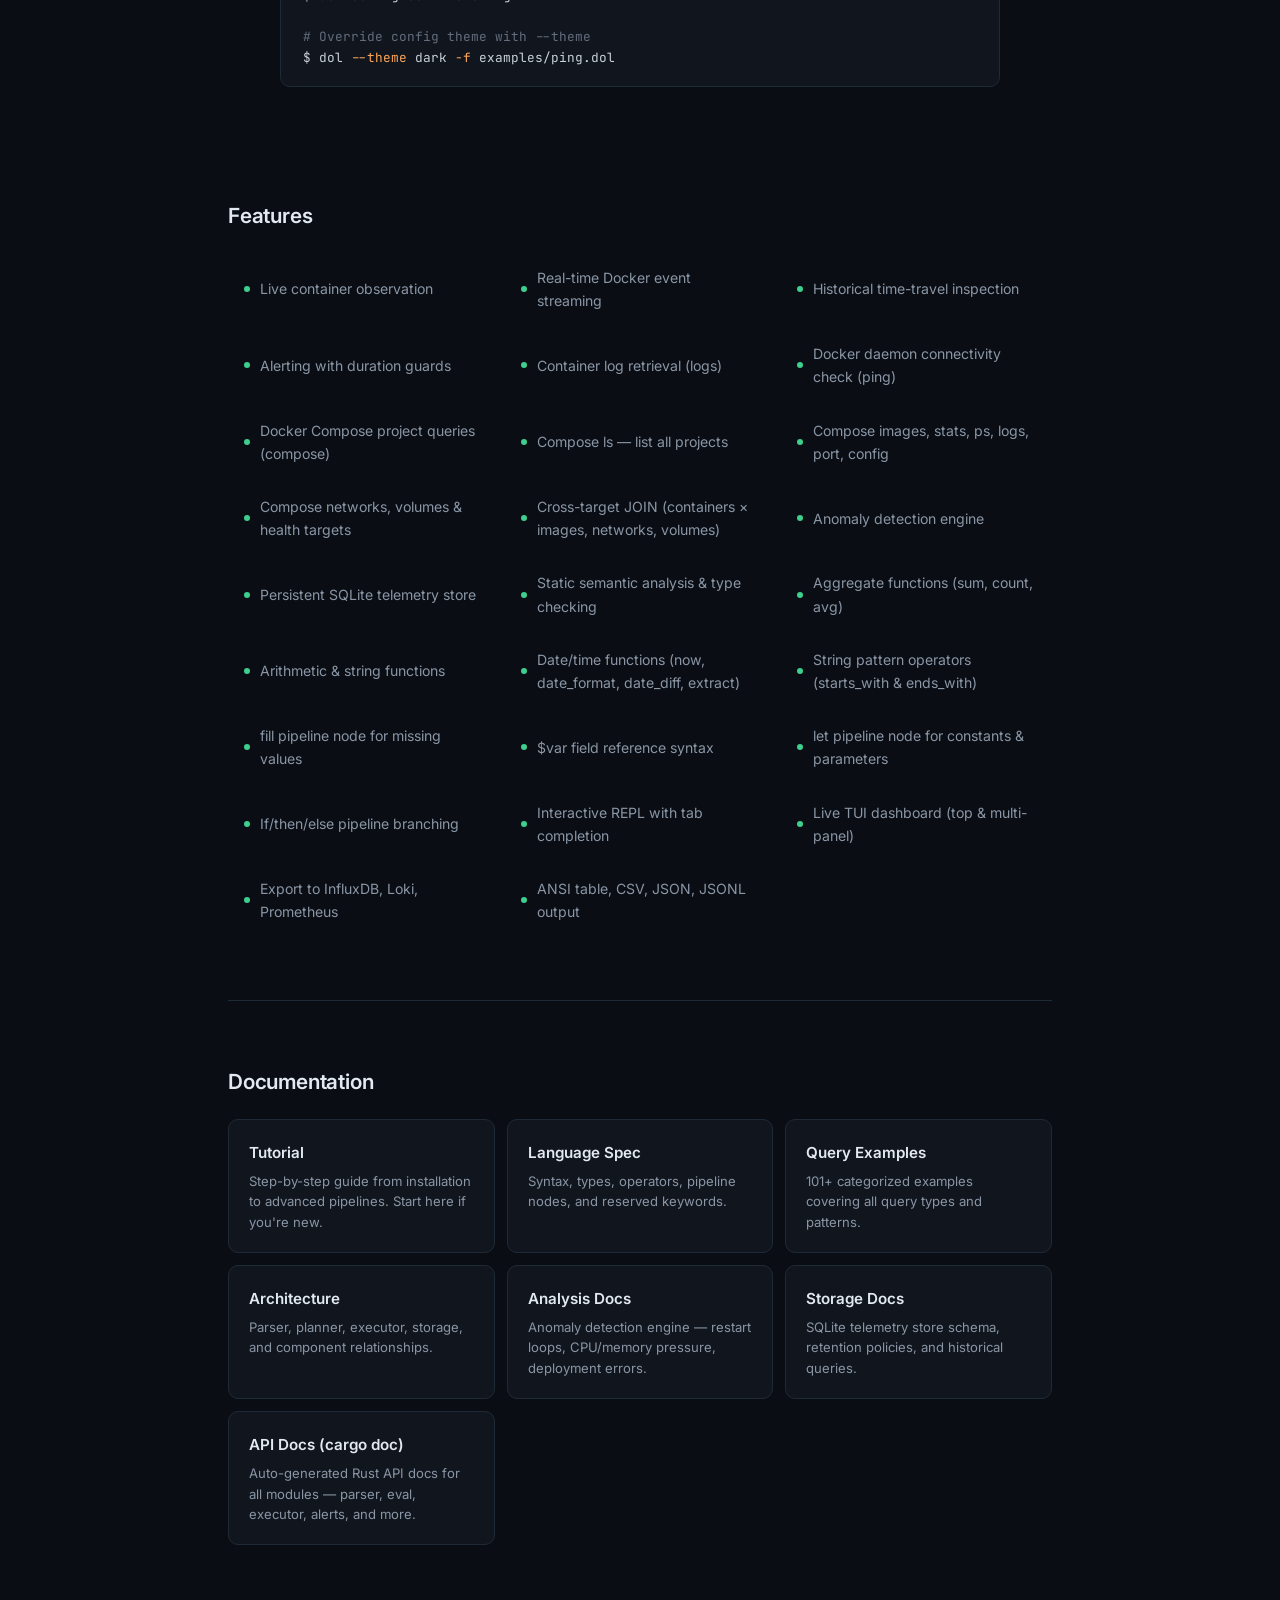
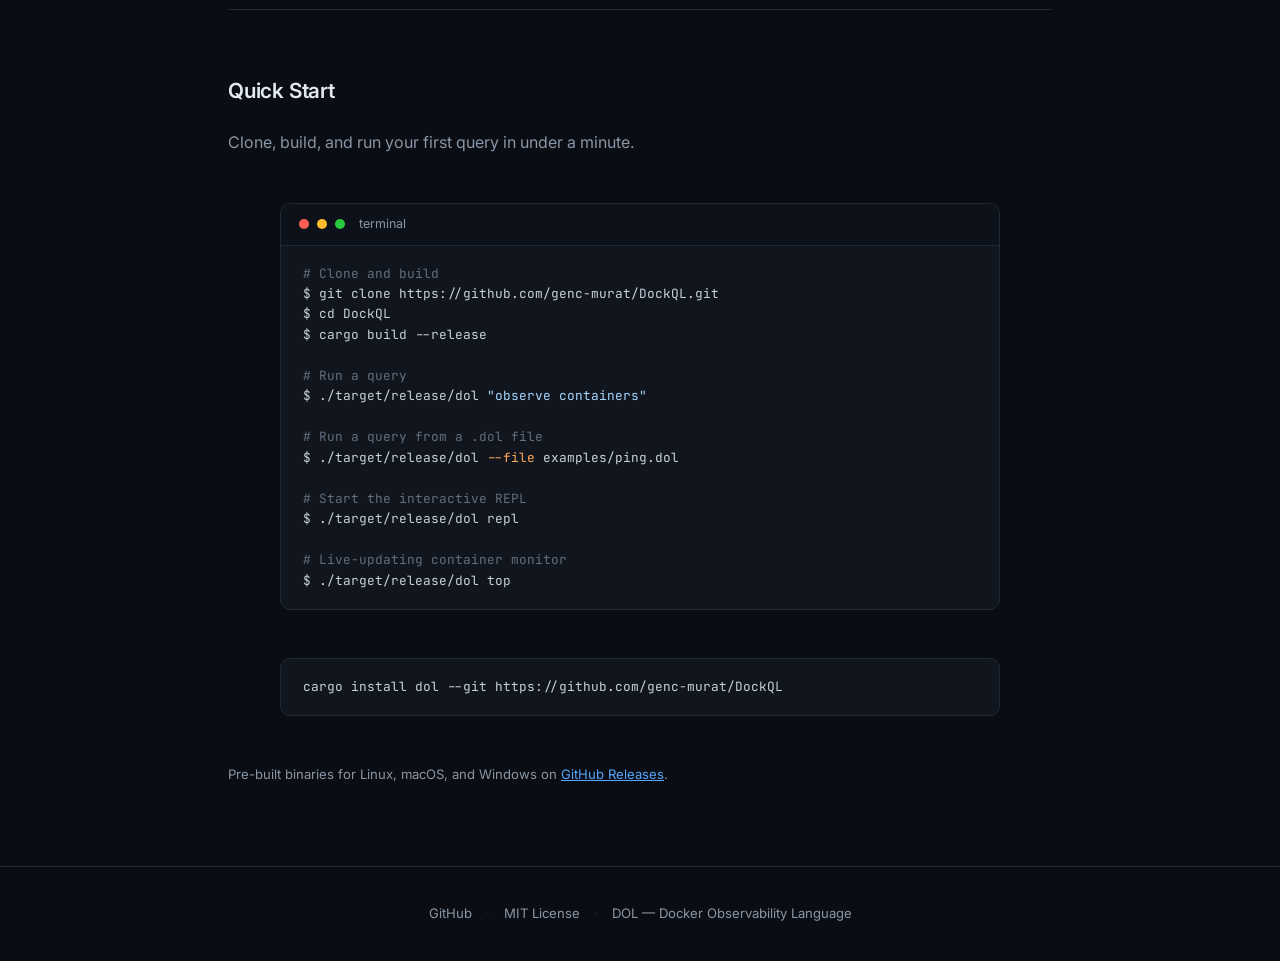
==== commit b5d949f9: "feat(compose): add support for additional compose commands and configurations - Introduced new Compo" ====
--- a/docs/index.html
+++ b/docs/index.html
@@ -387,9 +387,20 @@
 
 <span class="cmt"># Query Docker Compose project containers</span>
 $ dol <span class="str">"compose myapp | where cpu > 80% | select name, cpu"</span>
+<span class="cmt"># List all Compose projects</span>
+$ dol <span class="str">"compose ls"</span>
 <span class="cmt"># Compose networks, volumes, and health</span>
 $ dol <span class="str">"compose myapp networks"</span>
 $ dol <span class="str">"compose myapp health | where health = unhealthy"</span>
+<span class="cmt"># Compose project images, stats, and ps</span>
+$ dol <span class="str">"compose myapp images"</span>
+$ dol <span class="str">"compose myapp stats | where cpu > 80%"</span>
+$ dol <span class="str">"compose myapp ps | where state = running"</span>
+<span class="cmt"># Service logs and port mappings</span>
+$ dol <span class="str">"compose myapp logs api-service tail 50"</span>
+$ dol <span class="str">"compose myapp port api-service 8080"</span>
+<span class="cmt"># Inspect Compose configuration</span>
+$ dol <span class="str">"compose myapp config services"</span>
 
 <span class="cmt"># Cross-target JOIN: containers × images</span>
 $ dol <span class="str">"observe containers join images on id = id | select c.name, i.repository"</span>
@@ -419,6 +430,8 @@
             <div class="feature-item"><span class="icon"></span>Container log retrieval (logs)</div>
             <div class="feature-item"><span class="icon"></span>Docker daemon connectivity check (ping)</div>
             <div class="feature-item"><span class="icon"></span>Docker Compose project queries (compose)</div>
+            <div class="feature-item"><span class="icon"></span>Compose ls — list all projects</div>
+            <div class="feature-item"><span class="icon"></span>Compose images, stats, ps, logs, port, config</div>
             <div class="feature-item"><span class="icon"></span>Compose networks, volumes &amp; health targets</div>
             <div class="feature-item"><span class="icon"></span>Cross-target JOIN (containers × images, networks, volumes)</div>
             <div class="feature-item"><span class="icon"></span>Anomaly detection engine</div>
@@ -453,7 +466,7 @@
             </div>
             <div class="card">
                 <h3><a href="examples.html">Query Examples</a></h3>
-                <p>83+ categorized examples covering all query types and patterns.</p>
+                <p>101+ categorized examples covering all query types and patterns.</p>
             </div>
             <div class="card">
                 <h3><a href="architecture.html">Architecture</a></h3>
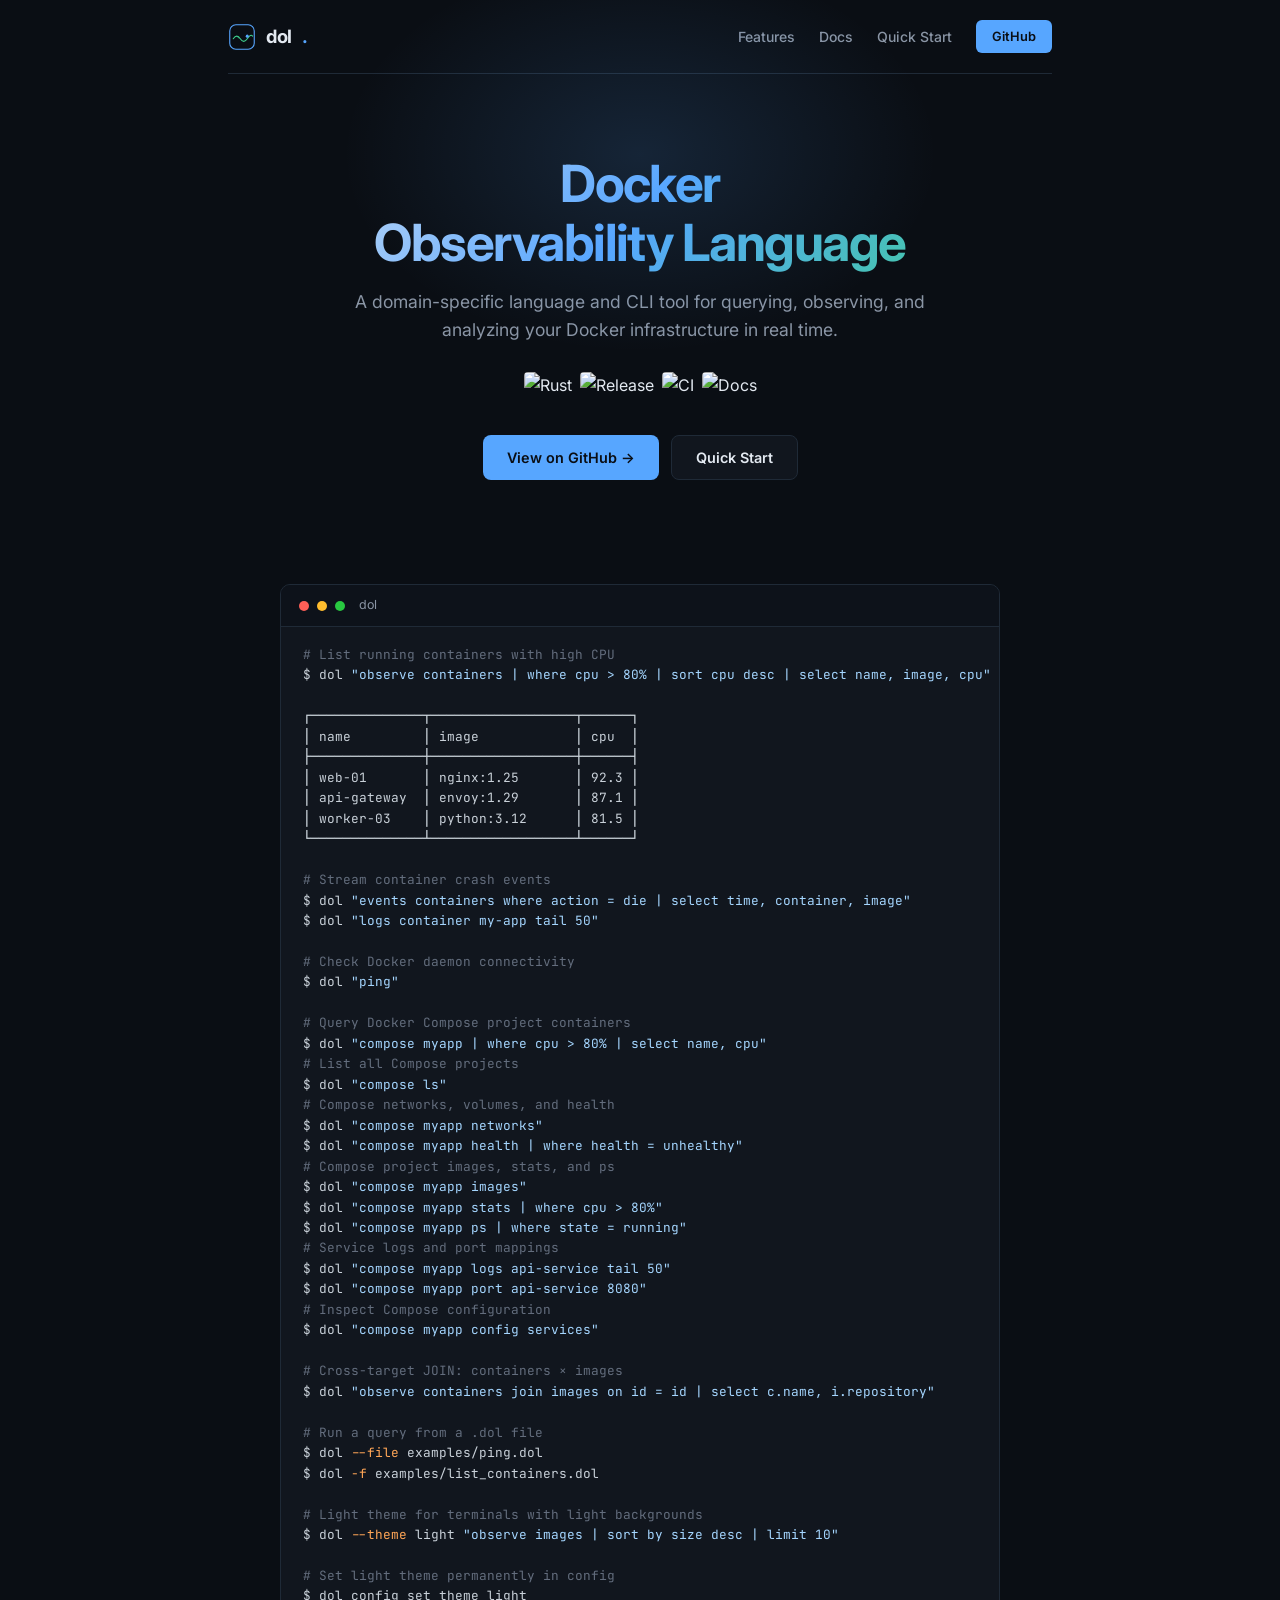
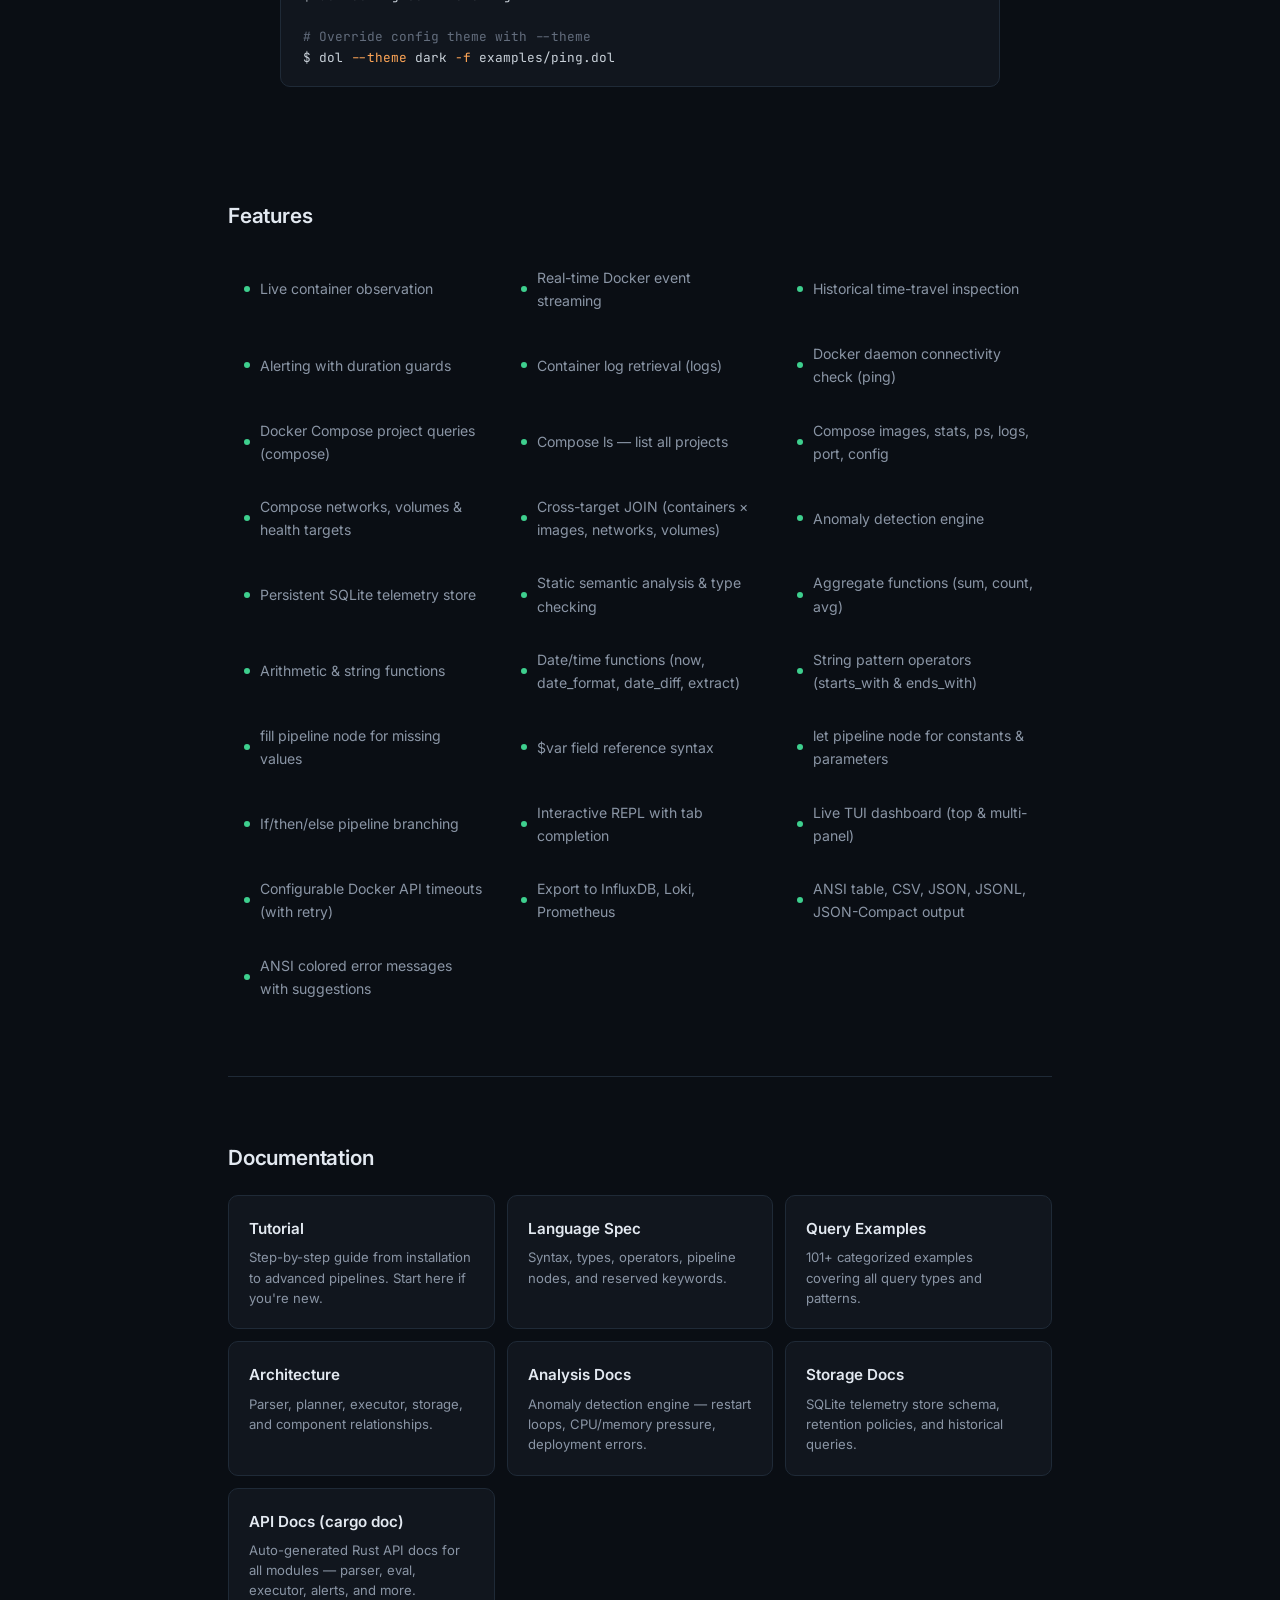
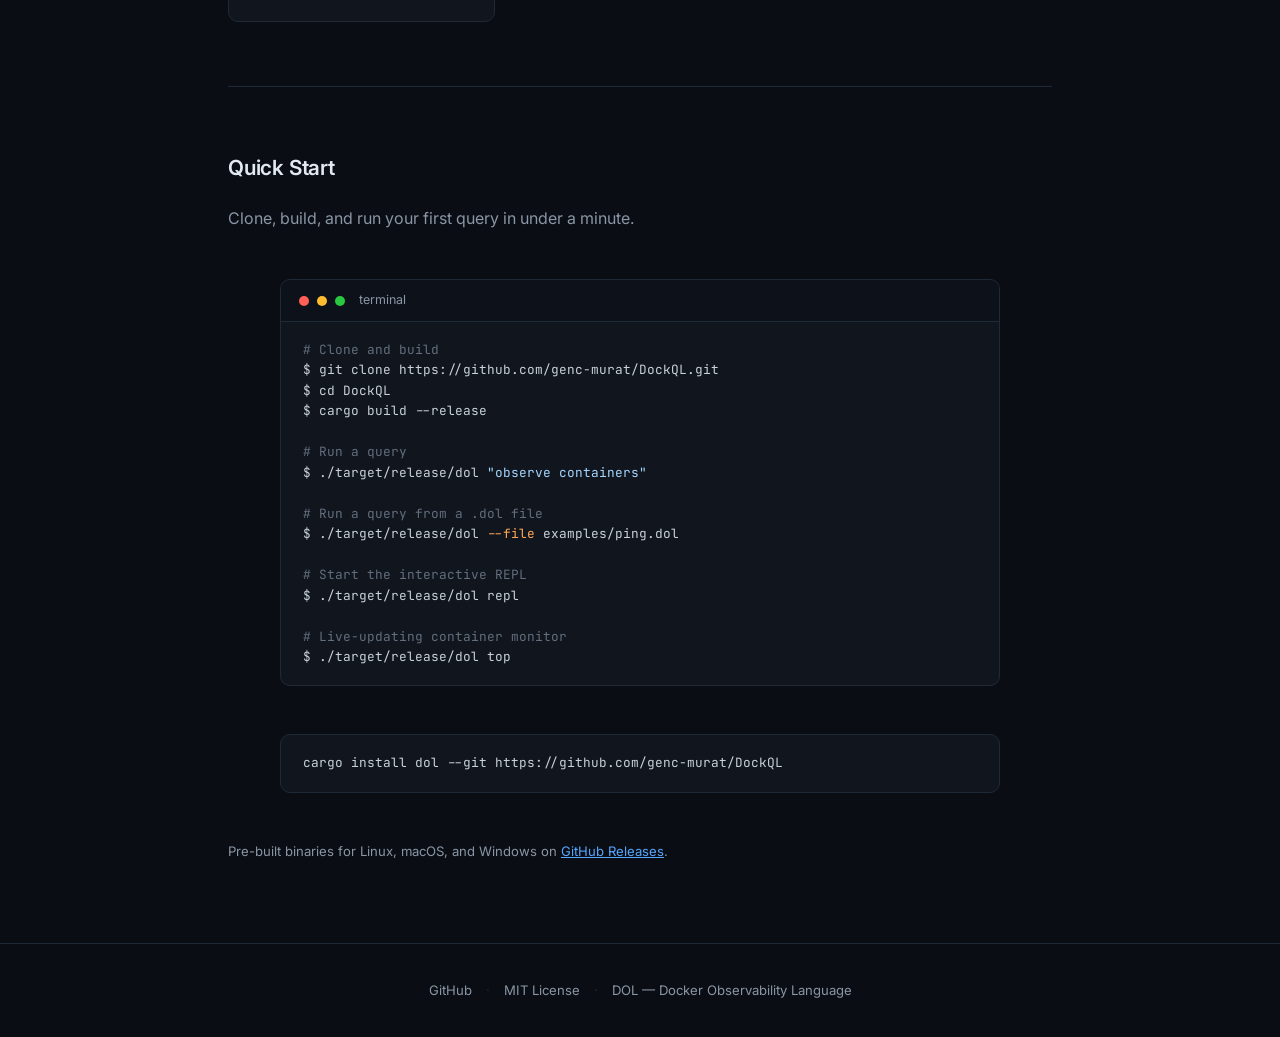
==== commit ecd275bf: "chore: Release v0.6.0 v0.6.0 Foundation — Temel İyileştirmeler  Epics completed:    • Docker SDK (bo" ====
--- a/docs/index.html
+++ b/docs/index.html
@@ -447,8 +447,10 @@
             <div class="feature-item"><span class="icon"></span>If/then/else pipeline branching</div>
             <div class="feature-item"><span class="icon"></span>Interactive REPL with tab completion</div>
             <div class="feature-item"><span class="icon"></span>Live TUI dashboard (top &amp; multi-panel)</div>
+            <div class="feature-item"><span class="icon"></span>Configurable Docker API timeouts (with retry)</div>
             <div class="feature-item"><span class="icon"></span>Export to InfluxDB, Loki, Prometheus</div>
-            <div class="feature-item"><span class="icon"></span>ANSI table, CSV, JSON, JSONL output</div>
+            <div class="feature-item"><span class="icon"></span>ANSI table, CSV, JSON, JSONL, JSON-Compact output</div>
+            <div class="feature-item"><span class="icon"></span>ANSI colored error messages with suggestions</div>
         </div>
     </section>
 
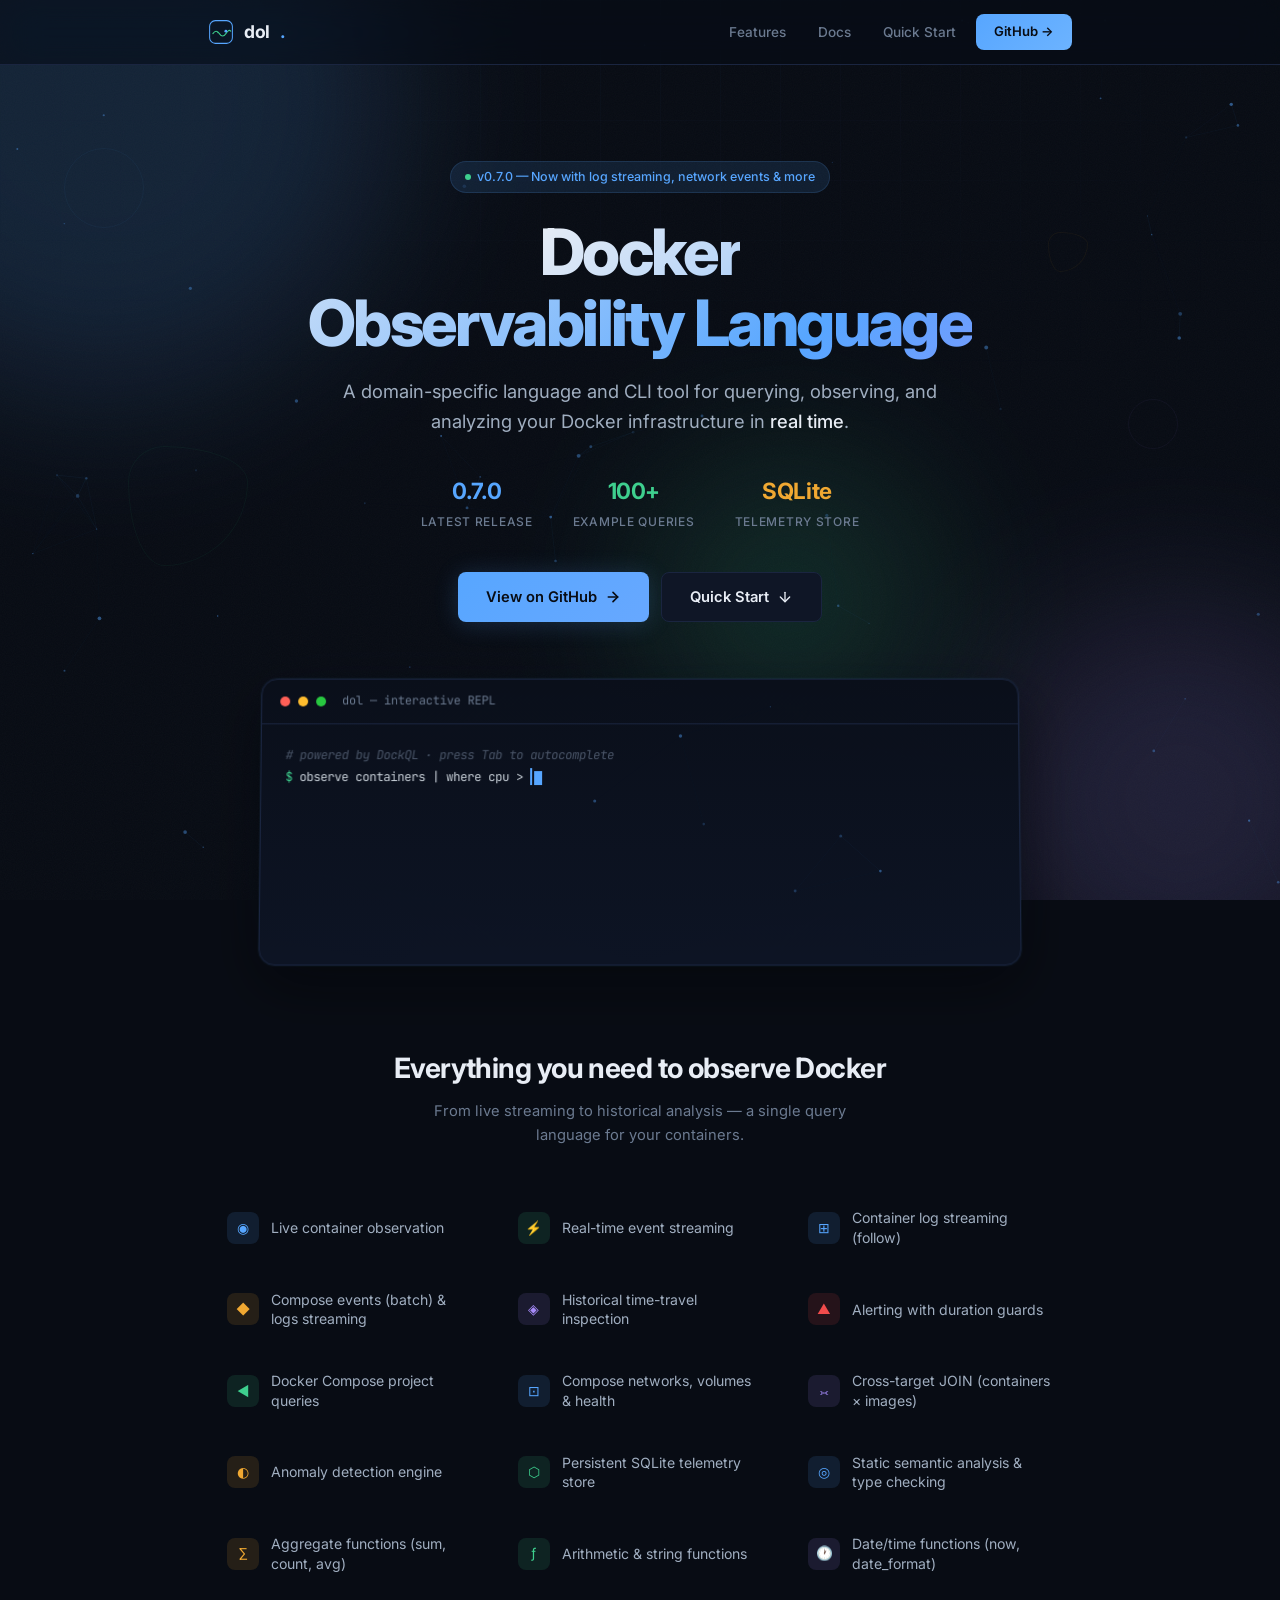
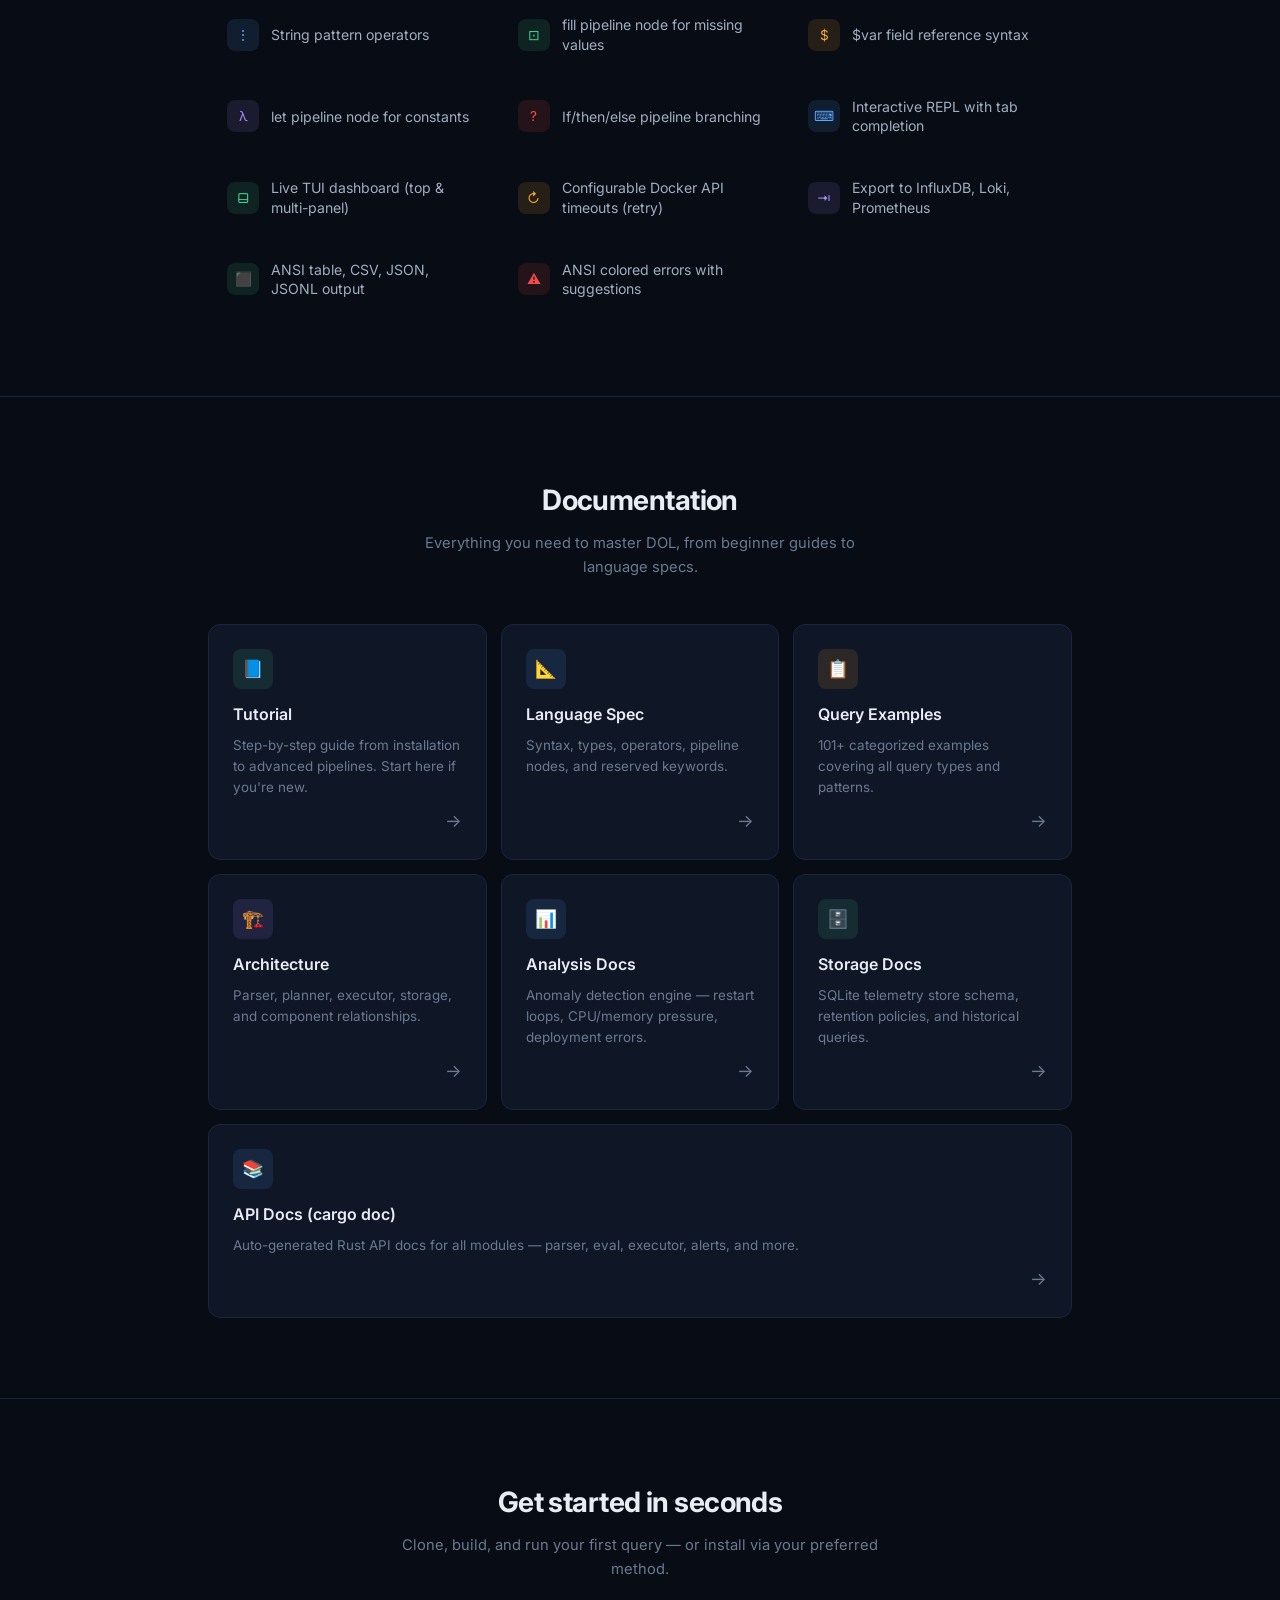
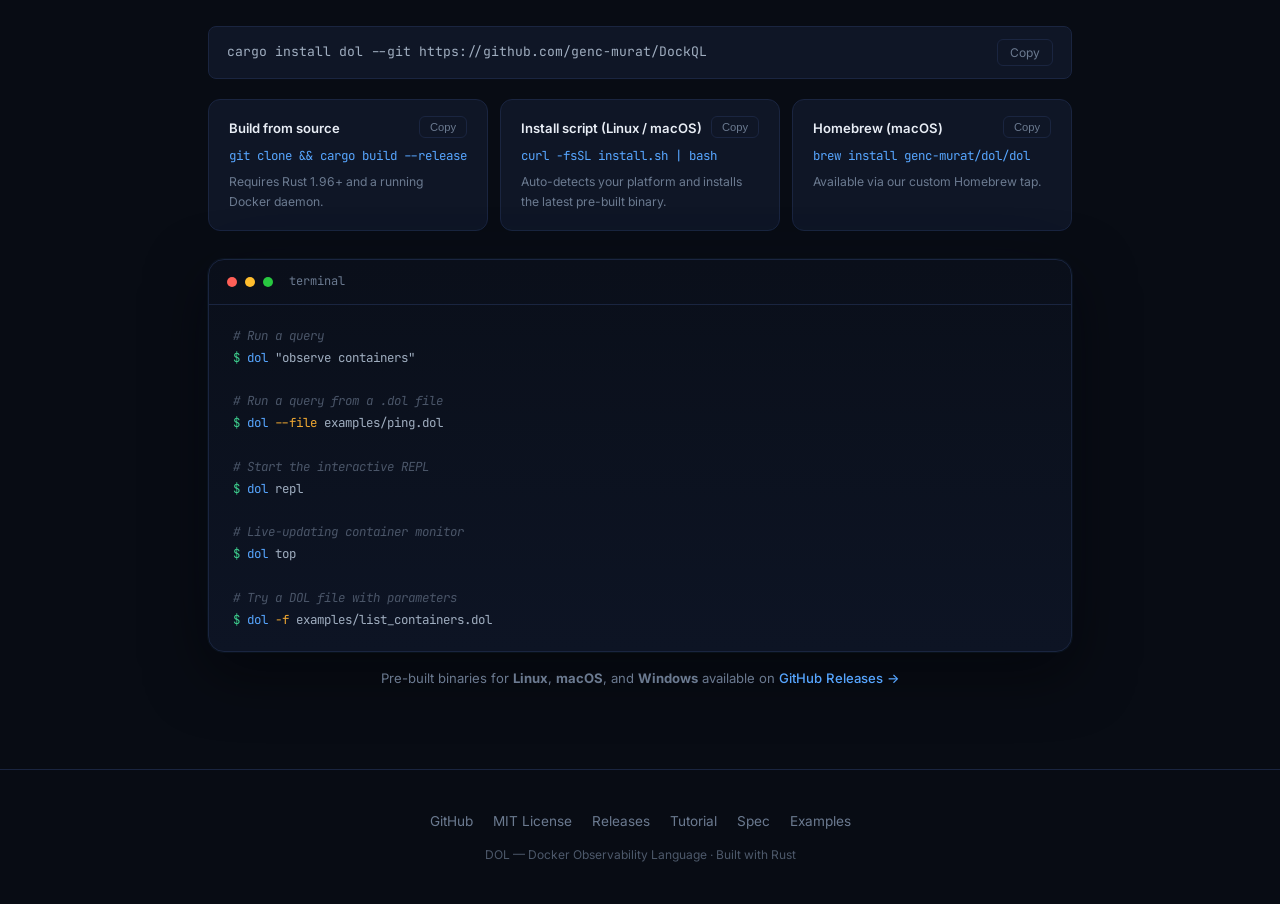
==== commit bf2419f2: "chore: Resolve clippy warnings (collapsible_if, type_complexity), feat: Slack/Discord/Email alerts, " ====
--- a/docs/index.html
+++ b/docs/index.html
@@ -7,202 +7,338 @@
     <title>DOL — Docker Observability Language</title>
     <link rel="preconnect" href="https://fonts.googleapis.com">
     <link rel="preconnect" href="https://fonts.gstatic.com" crossorigin>
-    <link href="https://fonts.googleapis.com/css2?family=Inter:wght@400;500;600;700&family=JetBrains+Mono:wght@400;500&display=swap" rel="stylesheet">
+    <link href="https://fonts.googleapis.com/css2?family=Inter:wght@300;400;500;600;700;800&family=JetBrains+Mono:wght@400;500;600&display=swap" rel="stylesheet">
     <style>
+        /* ── Reset & Base ─────────────────────────────────────────── */
+        *, *::before, *::after { margin: 0; padding: 0; box-sizing: border-box; }
         :root {
-            --bg: #0a0e14;
-            --surface: #11161e;
-            --surface-hover: #181f2a;
-            --border: #1f2a37;
-            --text: #e3e9f1;
-            --muted: #8a95a5;
+            --bg: #080c14;
+            --bg-alt: #0b101c;
+            --surface: #0f1626;
+            --surface-hover: #151e32;
+            --surface-glass: rgba(15, 22, 38, 0.72);
+            --border: #1a2540;
+            --border-glow: rgba(87, 166, 255, 0.15);
+            --text: #e8edf5;
+            --text-secondary: #a0aec0;
+            --muted: #6b7a90;
             --accent: #57a6ff;
-            --accent-glow: rgba(87, 166, 255, 0.15);
+            --accent-dim: rgba(87, 166, 255, 0.12);
+            --accent-glow: rgba(87, 166, 255, 0.2);
             --green: #3ecf8e;
-            --orange: #d4973c;
+            --green-dim: rgba(62, 207, 142, 0.12);
+            --orange: #f0a832;
+            --orange-dim: rgba(240, 168, 50, 0.12);
             --red: #f14c4c;
-        }
-        * { margin: 0; padding: 0; box-sizing: border-box; }
+            --purple: #a78bfa;
+            --radius: 12px;
+            --radius-sm: 8px;
+            --radius-lg: 16px;
+            --font: 'Inter', -apple-system, BlinkMacSystemFont, 'Segoe UI', sans-serif;
+            --mono: 'JetBrains Mono', 'SF Mono', 'Fira Code', monospace;
+            --transition: 0.3s cubic-bezier(0.4, 0, 0.2, 1);
+            --bounce: 0.5s cubic-bezier(0.34, 1.56, 0.64, 1);
+        }
+        html { scroll-behavior: smooth; }
         body {
-            font-family: 'Inter', -apple-system, BlinkMacSystemFont, 'Segoe UI', sans-serif;
+            font-family: var(--font);
             background: var(--bg);
             color: var(--text);
             line-height: 1.65;
             -webkit-font-smoothing: antialiased;
             -moz-osx-font-smoothing: grayscale;
-        }
-        .container {
-            max-width: 880px;
-            margin: 0 auto;
-            padding: 0 28px;
-        }
-
-        /* ── Navigation bar ──────────────────────── */
-        .nav {
+            overflow-x: hidden;
+        }
+        ::selection { background: var(--accent); color: var(--bg); }
+        ::-webkit-scrollbar { width: 8px; }
+        ::-webkit-scrollbar-track { background: var(--bg); }
+        ::-webkit-scrollbar-thumb { background: var(--border); border-radius: 4px; }
+        ::-webkit-scrollbar-thumb:hover { background: var(--muted); }
+
+        .container { max-width: 920px; margin: 0 auto; padding: 0 28px; }
+
+        /* ── Animated Background ─────────────────────────────────── */
+        .bg-canvas {
+            position: fixed;
+            top: 0; left: 0;
+            width: 100%; height: 100%;
+            pointer-events: none;
+            z-index: 0;
+            overflow: hidden;
+        }
+        .bg-canvas .gradient-orb {
+            position: absolute;
+            border-radius: 50%;
+            filter: blur(80px);
+            opacity: 0.15;
+            animation: orbFloat 20s ease-in-out infinite;
+        }
+        .bg-canvas .gradient-orb:nth-child(1) {
+            width: 600px; height: 600px;
+            background: var(--accent);
+            top: -200px; left: -200px;
+            animation-delay: 0s;
+        }
+        .bg-canvas .gradient-orb:nth-child(2) {
+            width: 400px; height: 400px;
+            background: var(--purple);
+            bottom: -100px; right: -100px;
+            animation-delay: -7s;
+        }
+        .bg-canvas .gradient-orb:nth-child(3) {
+            width: 300px; height: 300px;
+            background: var(--green);
+            top: 50%; left: 50%;
+            animation-delay: -14s;
+        }
+        @keyframes orbFloat {
+            0%, 100% { transform: translate(0, 0) scale(1); }
+            33% { transform: translate(80px, -60px) scale(1.1); }
+            66% { transform: translate(-40px, 80px) scale(0.9); }
+        }
+        .bg-canvas .noise {
+            position: absolute;
+            inset: 0;
+            opacity: 0.03;
+            background-image: url("data:image/svg+xml,%3Csvg viewBox='0 0 256 256' xmlns='http://www.w3.org/2000/svg'%3E%3Cfilter id='n'%3E%3CfeTurbulence type='fractalNoise' baseFrequency='0.9' numOctaves='4' stitchTiles='stitch'/%3E%3C/filter%3E%3Crect width='100%25' height='100%25' filter='url(%23n)'/%3E%3C/svg%3E");
+            background-repeat: repeat;
+            background-size: 256px 256px;
+        }
+        .grid-overlay {
+            position: fixed;
+            top: 0; left: 0;
+            width: 100%; height: 100%;
+            pointer-events: none;
+            z-index: 0;
+            background-image:
+                linear-gradient(rgba(26, 37, 64, 0.15) 1px, transparent 1px),
+                linear-gradient(90deg, rgba(26, 37, 64, 0.15) 1px, transparent 1px);
+            background-size: 60px 60px;
+            mask-image: radial-gradient(ellipse 60% 50% at 50% 0%, black 0%, transparent 100%);
+            -webkit-mask-image: radial-gradient(ellipse 60% 50% at 50% 0%, black 0%, transparent 100%);
+        }
+
+        /* ── Particle Canvas ─────────────────────────────────────── */
+        #particles-canvas {
+            position: fixed;
+            top: 0; left: 0;
+            width: 100%; height: 100%;
+            pointer-events: none;
+            z-index: 1;
+        }
+
+        /* ── Navbar ──────────────────────────────────────────────── */
+        .navbar {
+            position: sticky;
+            top: 0;
+            z-index: 100;
+            backdrop-filter: blur(20px) saturate(1.4);
+            -webkit-backdrop-filter: blur(20px) saturate(1.4);
+            background: rgba(8, 12, 20, 0.6);
+            border-bottom: 1px solid var(--border);
+            transition: var(--transition);
+        }
+        .navbar.scrolled {
+            background: rgba(8, 12, 20, 0.85);
+            border-bottom-color: rgba(26, 37, 64, 0.5);
+        }
+        .navbar .inner {
             display: flex;
             align-items: center;
             justify-content: space-between;
-            padding: 20px 0;
-            border-bottom: 1px solid var(--border);
+            padding: 14px 0;
+            max-width: 920px;
+            margin: 0 auto;
+            padding-left: 28px;
+            padding-right: 28px;
         }
         .nav-brand {
             display: flex;
             align-items: center;
             gap: 10px;
-            font-size: 1.15rem;
+            font-size: 1.1rem;
             font-weight: 700;
             letter-spacing: -0.02em;
             color: var(--text);
             text-decoration: none;
-        }
-        .nav-brand svg {
-            width: 28px;
-            height: 28px;
-        }
-        .nav-brand span { color: var(--accent); }
+            transition: opacity .2s;
+        }
+        .nav-brand:hover { opacity: .85; }
+        .nav-brand svg { width: 26px; height: 26px; flex-shrink: 0; }
+        .nav-brand .dot { color: var(--accent); }
         .nav-links {
             display: flex;
-            gap: 24px;
+            gap: 8px;
             align-items: center;
         }
         .nav-links a {
             color: var(--muted);
             text-decoration: none;
-            font-size: 0.875rem;
+            font-size: 0.85rem;
             font-weight: 500;
-            transition: color .2s;
-        }
-        .nav-links a:hover { color: var(--text); }
+            padding: 6px 12px;
+            border-radius: var(--radius-sm);
+            transition: all .2s;
+        }
+        .nav-links a:not(.btn):hover {
+            color: var(--text);
+            background: var(--surface);
+        }
         .nav-links .btn {
-            background: var(--accent);
-            color: #0a0e14;
-            padding: 6px 16px;
-            border-radius: 6px;
+            background: linear-gradient(135deg, var(--accent), #6cb3ff);
+            color: #080c14;
+            padding: 7px 18px;
+            border-radius: var(--radius-sm);
             font-weight: 600;
-            font-size: 0.8rem;
-            transition: opacity .2s;
-        }
-        .nav-links .btn:hover { opacity: .85; color: #0a0e14; }
-
-        /* ── Hero ────────────────────────────────── */
-        .hero {
-            padding: 80px 0 56px;
-            text-align: center;
+            font-size: 0.82rem;
+            transition: all .2s;
             position: relative;
-        }
-        .hero::before {
+            overflow: hidden;
+        }
+        .nav-links .btn::before {
             content: '';
             position: absolute;
-            top: -120px;
-            left: 50%;
-            transform: translateX(-50%);
-            width: 600px;
-            height: 400px;
-            background: radial-gradient(ellipse, var(--accent-glow) 0%, transparent 70%);
-            pointer-events: none;
+            inset: 0;
+            background: linear-gradient(135deg, transparent 20%, rgba(255,255,255,0.15) 50%, transparent 80%);
+            transform: translateX(-100%);
+            transition: transform .5s;
+        }
+        .nav-links .btn:hover::before { transform: translateX(100%); }
+        .nav-links .btn:hover { transform: translateY(-1px); box-shadow: 0 4px 20px rgba(87,166,255,0.3); }
+
+        /* ── Hero ────────────────────────────────────────────────── */
+        .hero {
+            position: relative;
+            z-index: 2;
+            padding: 96px 0 64px;
+            text-align: center;
+        }
+        .hero-badge {
+            display: inline-flex;
+            align-items: center;
+            gap: 6px;
+            padding: 5px 14px;
+            border-radius: 100px;
+            background: var(--accent-dim);
+            border: 1px solid rgba(87, 166, 255, 0.15);
+            font-size: 0.78rem;
+            font-weight: 500;
+            color: var(--accent);
+            margin-bottom: 24px;
+            animation: fadeInUp 0.8s var(--bounce) both;
+        }
+        .hero-badge .pulse {
+            width: 6px; height: 6px;
+            border-radius: 50%;
+            background: var(--green);
+            animation: pulse-dot 2s ease-in-out infinite;
+        }
+        @keyframes pulse-dot {
+            0%, 100% { opacity: 1; transform: scale(1); }
+            50% { opacity: 0.5; transform: scale(0.8); }
         }
         .hero h1 {
-            position: relative;
-            font-size: 3.2rem;
-            font-weight: 700;
-            letter-spacing: -0.03em;
-            line-height: 1.15;
-            background: linear-gradient(135deg, var(--text) 0%, var(--accent) 50%, var(--green) 100%);
+            font-size: clamp(2.5rem, 5vw, 4rem);
+            font-weight: 800;
+            letter-spacing: -0.04em;
+            line-height: 1.1;
+            animation: fadeInUp 0.8s var(--bounce) 0.1s both;
+        }
+        .hero h1 .gradient-text {
+            background: linear-gradient(135deg, var(--text) 0%, var(--accent) 40%, var(--purple) 70%, var(--green) 100%);
             -webkit-background-clip: text;
             -webkit-text-fill-color: transparent;
             background-clip: text;
+            background-size: 200% 200%;
+            animation: gradientShift 8s ease-in-out infinite;
+        }
+        @keyframes gradientShift {
+            0%, 100% { background-position: 0% 50%; }
+            50% { background-position: 100% 50%; }
         }
         .hero .tagline {
-            margin-top: 16px;
-            font-size: 1.1rem;
-            color: var(--muted);
+            margin-top: 18px;
+            font-size: clamp(1rem, 1.5vw, 1.15rem);
+            color: var(--text-secondary);
             max-width: 600px;
             margin-left: auto;
             margin-right: auto;
-            line-height: 1.6;
-        }
-        .hero .badges {
-            margin-top: 28px;
+            line-height: 1.65;
+            animation: fadeInUp 0.8s var(--bounce) 0.2s both;
+        }
+        .hero .tagline strong { color: var(--text); font-weight: 500; }
+
+        /* ── Stats Strip ─────────────────────────────────────────── */
+        .stats-strip {
             display: flex;
             justify-content: center;
-            gap: 8px;
-            flex-wrap: wrap;
-            position: relative;
-        }
-        .hero .badges img { height: auto; max-height: 28px; border-radius: 4px; vertical-align: middle; }
-
-        /* ── Code block ──────────────────────────── */
-        .code-block {
-            margin: 48px auto;
-            max-width: 720px;
-            background: var(--surface);
-            border: 1px solid var(--border);
-            border-radius: 10px;
-            overflow: hidden;
-            transition: border-color .3s;
-        }
-        .code-block:hover { border-color: rgba(87, 166, 255, 0.3); }
-        .code-block .header {
-            padding: 10px 18px;
-            background: #0d121a;
-            border-bottom: 1px solid var(--border);
-            font-size: 0.78rem;
+            gap: 40px;
+            margin-top: 36px;
+            animation: fadeInUp 0.8s var(--bounce) 0.3s both;
+        }
+        .stat-item {
+            display: flex;
+            flex-direction: column;
+            align-items: center;
+            gap: 2px;
+        }
+        .stat-item .stat-value {
+            font-size: 1.4rem;
+            font-weight: 700;
+            letter-spacing: -0.02em;
+            color: var(--text);
+        }
+        .stat-item .stat-label {
+            font-size: 0.75rem;
             color: var(--muted);
-            display: flex;
-            align-items: center;
-            gap: 8px;
-            user-select: none;
-        }
-        .code-block .header .dot {
-            width: 10px; height: 10px; border-radius: 50%;
-            transition: opacity .2s;
-        }
-        .code-block:hover .header .dot { opacity: .9; }
-        .code-block .header .dot.r { background: #ff5f57; }
-        .code-block .header .dot.y { background: #ffbd2e; }
-        .code-block .header .dot.g { background: #28c840; }
-        .code-block pre {
-            padding: 18px 22px;
-            font-family: 'JetBrains Mono', 'SF Mono', 'Fira Code', monospace;
-            font-size: 0.8rem;
-            line-height: 1.6;
-            overflow-x: auto;
-            color: #c9d1d9;
-        }
-        .code-block pre .cmt { color: #636d7d; }
-        .code-block pre .kw { color: #ff7b72; }
-        .code-block pre .fn { color: #d2a8ff; }
-        .code-block pre .str { color: #a5d6ff; }
-        .code-block pre .num { color: #79c0ff; }
-        .code-block pre .op { color: #ffa657; }
-
-        /* ── CTA buttons ─────────────────────────── */
+            font-weight: 500;
+            text-transform: uppercase;
+            letter-spacing: 0.06em;
+        }
+        .stat-item .stat-value.accent { color: var(--accent); }
+        .stat-item .stat-value.green { color: var(--green); }
+        .stat-item .stat-value.orange { color: var(--orange); }
+
+        /* ── CTA Buttons ─────────────────────────────────────────── */
         .cta-row {
             display: flex;
             justify-content: center;
             gap: 12px;
-            margin-top: 36px;
+            margin-top: 40px;
             flex-wrap: wrap;
+            animation: fadeInUp 0.8s var(--bounce) 0.4s both;
         }
         .cta {
             display: inline-flex;
             align-items: center;
             gap: 8px;
-            padding: 10px 24px;
-            border-radius: 8px;
-            font-size: 0.9rem;
+            padding: 12px 28px;
+            border-radius: var(--radius-sm);
+            font-size: 0.92rem;
             font-weight: 600;
             text-decoration: none;
-            transition: all .2s;
+            transition: all var(--transition);
+            position: relative;
+            overflow: hidden;
         }
         .cta-primary {
-            background: var(--accent);
-            color: #0a0e14;
+            background: linear-gradient(135deg, var(--accent), #67a8ff);
+            color: #080c14;
+            box-shadow: 0 2px 24px rgba(87, 166, 255, 0.2);
         }
         .cta-primary:hover {
-            background: #6cb3ff;
-            transform: translateY(-1px);
-        }
+            transform: translateY(-2px);
+            box-shadow: 0 8px 32px rgba(87, 166, 255, 0.35);
+        }
+        .cta-primary:active { transform: translateY(0); }
+        .cta-primary .shine {
+            position: absolute;
+            inset: 0;
+            background: linear-gradient(90deg, transparent, rgba(255,255,255,0.2), transparent);
+            transform: translateX(-100%) skewX(-15deg);
+            transition: transform 0.6s;
+        }
+        .cta-primary:hover .shine { transform: translateX(100%) skewX(-15deg); }
         .cta-secondary {
             background: var(--surface);
             color: var(--text);
@@ -210,90 +346,453 @@
         }
         .cta-secondary:hover {
             border-color: var(--muted);
-            transform: translateY(-1px);
-        }
-
-        /* ── Sections ────────────────────────────── */
-        section { padding: 64px 0; }
+            background: var(--surface-hover);
+            transform: translateY(-2px);
+        }
+
+        /* ── Terminal Mock ───────────────────────────────────────── */
+        .terminal-wrapper {
+            margin: 56px auto 0;
+            max-width: 760px;
+            transform: perspective(1200px) rotateX(2deg);
+            transition: transform 0.6s var(--bounce);
+            animation: fadeInUp 0.9s var(--bounce) 0.5s both;
+        }
+        .terminal-wrapper:hover {
+            transform: perspective(1200px) rotateX(0deg);
+        }
+        .terminal {
+            background: linear-gradient(180deg, #0a0f1a 0%, #0d1424 100%);
+            border: 1px solid var(--border);
+            border-radius: var(--radius-lg);
+            overflow: hidden;
+            box-shadow:
+                0 0 0 1px rgba(87, 166, 255, 0.05),
+                0 20px 60px rgba(0,0,0,0.5),
+                0 0 80px rgba(87, 166, 255, 0.03);
+            transition: all var(--transition);
+        }
+        .terminal:hover {
+            border-color: rgba(87, 166, 255, 0.25);
+            box-shadow:
+                0 0 0 1px rgba(87, 166, 255, 0.1),
+                0 20px 80px rgba(0,0,0,0.6),
+                0 0 100px rgba(87, 166, 255, 0.05);
+        }
+        .terminal .titlebar {
+            padding: 12px 18px;
+            display: flex;
+            align-items: center;
+            gap: 8px;
+            border-bottom: 1px solid var(--border);
+            user-select: none;
+        }
+        .terminal .titlebar .dot {
+            width: 10px; height: 10px;
+            border-radius: 50%;
+            transition: opacity .2s;
+        }
+        .terminal:hover .titlebar .dot { opacity: .9; }
+        .terminal .titlebar .dot.r { background: #ff5f57; }
+        .terminal .titlebar .dot.y { background: #ffbd2e; }
+        .terminal .titlebar .dot.g { background: #28c840; }
+        .terminal .titlebar .title-text {
+            margin-left: 8px;
+            font-size: 0.75rem;
+            color: var(--muted);
+            font-family: var(--mono);
+        }
+        .terminal .terminal-body {
+            padding: 20px 24px;
+            font-family: var(--mono);
+            font-size: 0.78rem;
+            line-height: 1.75;
+            overflow-x: auto;
+            min-height: 240px;
+            color: #c9d1d9;
+        }
+        .terminal .terminal-body .line { white-space: pre; min-height: 1.35em; }
+        .terminal .terminal-body .prompt { color: var(--green); }
+        .terminal .terminal-body .cmd { color: var(--accent); }
+        .terminal .terminal-body .comment { color: #4a5568; font-style: italic; }
+        .terminal .terminal-body .output { color: var(--text-secondary); }
+        .terminal .terminal-body .output.header { color: var(--muted); font-weight: 500; }
+        .terminal .terminal-body .output.sep { color: var(--border); }
+        .terminal .terminal-body .blink {
+            display: inline-block;
+            width: 8px;
+            height: 1.1em;
+            background: var(--accent);
+            animation: blink 1s step-end infinite;
+            vertical-align: text-bottom;
+            margin-left: 2px;
+        }
+        @keyframes blink {
+            0%, 100% { opacity: 1; }
+            50% { opacity: 0; }
+        }
+        .terminal .terminal-body .typing {
+            display: inline;
+            border-right: 2px solid var(--accent);
+            animation: blink-cursor 0.8s step-end infinite;
+        }
+        @keyframes blink-cursor {
+            0%, 100% { border-color: var(--accent); }
+            50% { border-color: transparent; }
+        }
+
+        /* ── Floating Shapes ─────────────────────────────────────── */
+        .floating-shapes { position: absolute; inset: 0; pointer-events: none; overflow: hidden; z-index: 0; }
+        .floating-shapes .shape {
+            position: absolute;
+            border-radius: 50%;
+            opacity: 0.05;
+            animation: shapeFloat 25s ease-in-out infinite;
+        }
+        .floating-shapes .shape:nth-child(1) {
+            width: 80px; height: 80px;
+            border: 1px solid var(--accent);
+            top: 15%; left: 5%;
+            animation-delay: 0s;
+            animation-duration: 30s;
+        }
+        .floating-shapes .shape:nth-child(2) {
+            width: 50px; height: 50px;
+            border: 1px solid var(--purple);
+            top: 60%; right: 8%;
+            animation-delay: -8s;
+            animation-duration: 25s;
+        }
+        .floating-shapes .shape:nth-child(3) {
+            width: 120px; height: 120px;
+            border: 1px solid var(--green);
+            bottom: 10%; left: 10%;
+            animation-delay: -16s;
+            animation-duration: 35s;
+            border-radius: 30% 70% 70% 30% / 30% 30% 70% 70%;
+        }
+        .floating-shapes .shape:nth-child(4) {
+            width: 40px; height: 40px;
+            border: 1px solid var(--orange);
+            top: 30%; right: 15%;
+            animation-delay: -5s;
+            animation-duration: 20s;
+            border-radius: 30% 70% 70% 30% / 30% 30% 70% 70%;
+        }
+        @keyframes shapeFloat {
+            0%, 100% { transform: translate(0, 0) rotate(0deg); }
+            25% { transform: translate(30px, -40px) rotate(90deg); }
+            50% { transform: translate(-20px, 30px) rotate(180deg); }
+            75% { transform: translate(20px, -20px) rotate(270deg); }
+        }
+
+        /* ── Sections ────────────────────────────────────────────── */
+        section {
+            position: relative;
+            z-index: 2;
+            padding: 80px 0;
+        }
         section + section { border-top: 1px solid var(--border); }
-        section h2 {
-            font-size: 1.3rem;
-            font-weight: 600;
-            letter-spacing: -0.01em;
-            margin-bottom: 20px;
+        .section-header {
+            text-align: center;
+            margin-bottom: 44px;
+        }
+        .section-header h2 {
+            font-size: 1.75rem;
+            font-weight: 700;
+            letter-spacing: -0.02em;
             color: var(--text);
         }
-        section > p { color: var(--muted); margin-bottom: 16px; }
-
-        /* ── Feature grid ────────────────────────── */
+        .section-header .section-subtitle {
+            margin-top: 8px;
+            font-size: 0.92rem;
+            color: var(--muted);
+            max-width: 480px;
+            margin-left: auto;
+            margin-right: auto;
+        }
+
+        /* ── Reveal Animation ────────────────────────────────────── */
+        .reveal {
+            opacity: 0;
+            transform: translateY(24px);
+            transition: opacity 0.7s cubic-bezier(0.22, 1, 0.36, 1),
+                        transform 0.7s cubic-bezier(0.22, 1, 0.36, 1);
+        }
+        .reveal.visible {
+            opacity: 1;
+            transform: translateY(0);
+        }
+        .reveal-delay-1 { transition-delay: 0.1s; }
+        .reveal-delay-2 { transition-delay: 0.2s; }
+        .reveal-delay-3 { transition-delay: 0.3s; }
+        .reveal-delay-4 { transition-delay: 0.4s; }
+
+        @keyframes fadeInUp {
+            from { opacity: 0; transform: translateY(20px); }
+            to { opacity: 1; transform: translateY(0); }
+        }
+
+        /* ── Feature Grid ────────────────────────────────────────── */
         .feature-grid {
             display: grid;
-            grid-template-columns: repeat(auto-fill, minmax(220px, 1fr));
-            gap: 6px;
-        }
-        .feature-item {
-            padding: 12px 16px;
-            border-radius: 8px;
-            font-size: 0.88rem;
-            color: var(--muted);
+            grid-template-columns: repeat(auto-fill, minmax(260px, 1fr));
+            gap: 8px;
+        }
+        .feature-card {
+            padding: 16px 18px;
+            border-radius: var(--radius);
             display: flex;
             align-items: center;
+            gap: 12px;
+            font-size: 0.88rem;
+            color: var(--text-secondary);
+            text-decoration: none;
+            transition: all var(--transition);
+            cursor: default;
+            border: 1px solid transparent;
+            position: relative;
+            overflow: hidden;
+        }
+        .feature-card::before {
+            content: '';
+            position: absolute;
+            inset: 0;
+            border-radius: var(--radius);
+            opacity: 0;
+            background: linear-gradient(135deg, var(--accent-dim), transparent);
+            transition: opacity .3s;
+        }
+        .feature-card:hover {
+            background: var(--surface);
+            border-color: var(--border);
+            color: var(--text);
+            transform: translateY(-1px);
+        }
+        .feature-card:hover::before { opacity: 1; }
+        .feature-card .icon-wrap {
+            width: 32px;
+            height: 32px;
+            border-radius: var(--radius-sm);
+            display: flex;
+            align-items: center;
+            justify-content: center;
+            flex-shrink: 0;
+            font-size: 0.85rem;
+            position: relative;
+            z-index: 1;
+            transition: all var(--transition);
+        }
+        .feature-card:hover .icon-wrap { transform: scale(1.1); }
+        .feature-card .icon-wrap.accent { background: var(--accent-dim); color: var(--accent); }
+        .feature-card .icon-wrap.green { background: var(--green-dim); color: var(--green); }
+        .feature-card .icon-wrap.orange { background: var(--orange-dim); color: var(--orange); }
+        .feature-card .icon-wrap.purple { background: rgba(167, 139, 250, 0.12); color: var(--purple); }
+        .feature-card .icon-wrap.red { background: rgba(241, 76, 76, 0.12); color: var(--red); }
+        .feature-card .feature-text {
+            position: relative;
+            z-index: 1;
+            line-height: 1.4;
+        }
+
+        /* ── Cards (Docs) ────────────────────────────────────────── */
+        .cards {
+            display: grid;
+            grid-template-columns: repeat(auto-fill, minmax(270px, 1fr));
+            gap: 14px;
+        }
+        .card {
+            background: var(--surface);
+            border: 1px solid var(--border);
+            border-radius: var(--radius);
+            padding: 24px;
+            text-decoration: none;
+            color: inherit;
+            transition: all var(--transition);
+            position: relative;
+            overflow: hidden;
+            display: flex;
+            flex-direction: column;
+            gap: 8px;
+        }
+        .card::after {
+            content: '';
+            position: absolute;
+            top: 0; left: 0;
+            right: 0;
+            height: 2px;
+            background: linear-gradient(90deg, transparent, var(--accent), transparent);
+            opacity: 0;
+            transition: opacity .3s;
+        }
+        .card:hover {
+            border-color: rgba(87, 166, 255, 0.2);
+            background: var(--surface-hover);
+            transform: translateY(-3px);
+            box-shadow: 0 12px 40px rgba(0,0,0,0.3);
+        }
+        .card:hover::after { opacity: 1; }
+        .card .card-icon {
+            width: 40px;
+            height: 40px;
+            border-radius: var(--radius-sm);
+            display: flex;
+            align-items: center;
+            justify-content: center;
+            font-size: 1.1rem;
+            margin-bottom: 4px;
+            background: var(--accent-dim);
+            color: var(--accent);
+            transition: all var(--transition);
+        }
+        .card:hover .card-icon { transform: scale(1.05); background: rgba(87, 166, 255, 0.18); }
+        .card .card-icon.green { background: var(--green-dim); color: var(--green); }
+        .card:hover .card-icon.green { background: rgba(62, 207, 142, 0.18); }
+        .card .card-icon.orange { background: var(--orange-dim); color: var(--orange); }
+        .card:hover .card-icon.orange { background: rgba(240, 168, 50, 0.18); }
+        .card .card-icon.purple { background: rgba(167, 139, 250, 0.12); color: var(--purple); }
+        .card:hover .card-icon.purple { background: rgba(167, 139, 250, 0.2); }
+        .card h3 {
+            font-size: 1rem;
+            font-weight: 600;
+            color: var(--text);
+            transition: color .2s;
+        }
+        .card:hover h3 { color: var(--accent); }
+        .card p {
+            font-size: 0.84rem;
+            color: var(--muted);
+            line-height: 1.55;
+            margin: 0;
+        }
+        .card .card-arrow {
+            margin-top: auto;
+            align-self: flex-end;
+            color: var(--muted);
+            font-size: 1.1rem;
+            transition: all var(--transition);
+        }
+        .card:hover .card-arrow {
+            color: var(--accent);
+            transform: translateX(4px);
+        }
+
+        /* ── Quick Start ─────────────────────────────────────────── */
+        .quick-start .terminal {
+            margin-top: 20px;
+            transform: none;
+        }
+        .quick-start .terminal:hover { transform: none; }
+
+        .install-row {
+            display: flex;
             gap: 10px;
-            transition: background .15s, color .15s;
-        }
-        .feature-item:hover {
+            align-items: stretch;
+            margin-top: 20px;
+        }
+        .install-box {
+            flex: 1;
+            display: flex;
+            align-items: center;
+            justify-content: space-between;
+            gap: 12px;
             background: var(--surface);
+            border: 1px solid var(--border);
+            border-radius: var(--radius-sm);
+            padding: 12px 18px;
+            font-family: var(--mono);
+            font-size: 0.82rem;
             color: var(--text);
-        }
-        .feature-item .icon {
-            width: 6px;
-            height: 6px;
-            border-radius: 50%;
-            background: var(--green);
+            transition: border-color .2s;
+        }
+        .install-box:hover { border-color: rgba(87, 166, 255, 0.2); }
+        .install-box .cmd-text { color: var(--text-secondary); }
+        .install-box .copy-btn {
+            display: inline-flex;
+            align-items: center;
+            gap: 6px;
+            background: none;
+            border: 1px solid var(--border);
+            border-radius: 6px;
+            padding: 5px 12px;
+            font-size: 0.75rem;
+            font-family: var(--font);
+            color: var(--muted);
+            cursor: pointer;
+            transition: all .2s;
             flex-shrink: 0;
         }
-
-        /* ── Cards ───────────────────────────────── */
-        .cards {
+        .install-box .copy-btn:hover {
+            border-color: var(--accent);
+            color: var(--accent);
+            background: var(--accent-dim);
+        }
+        .install-box .copy-btn.copied {
+            border-color: var(--green);
+            color: var(--green);
+            background: var(--green-dim);
+        }
+
+        /* ── Install Methods ─────────────────────────────────────── */
+        .install-methods {
             display: grid;
             grid-template-columns: repeat(auto-fill, minmax(260px, 1fr));
             gap: 12px;
-        }
-        .card {
+            margin-top: 20px;
+        }
+        .install-method {
             background: var(--surface);
             border: 1px solid var(--border);
-            border-radius: 10px;
-            padding: 20px;
-            transition: border-color .2s, background .2s;
-        }
-        .card:hover {
-            border-color: rgba(87, 166, 255, 0.25);
+            border-radius: var(--radius);
+            padding: 18px 20px;
+            transition: all var(--transition);
+        }
+        .install-method:hover {
+            border-color: rgba(87, 166, 255, 0.2);
             background: var(--surface-hover);
         }
-        .card h3 {
-            font-size: 0.95rem;
+        .install-method .method-label {
+            font-size: 0.82rem;
             font-weight: 600;
-            margin-bottom: 6px;
-        }
-        .card h3 a {
             color: var(--text);
-            text-decoration: none;
-        }
-        .card h3 a:hover { color: var(--accent); }
-        .card p {
-            font-size: 0.82rem;
+            margin-bottom: 8px;
+        }
+        .install-method .method-cmd {
+            font-family: var(--mono);
+            font-size: 0.78rem;
+            color: var(--accent);
+            word-break: break-all;
+            line-height: 1.5;
+        }
+        .install-method .method-desc {
+            font-size: 0.76rem;
             color: var(--muted);
-            line-height: 1.55;
-            margin: 0;
-        }
-
-        /* ── Quick start code block ──────────────── */
-        .quick-start .code-block { margin-top: 16px; }
-
-        /* ── Footer ──────────────────────────────── */
+            margin-top: 6px;
+        }
+        .install-method .copy-mini {
+            float: right;
+            background: none;
+            border: 1px solid var(--border);
+            border-radius: 6px;
+            padding: 4px 10px;
+            font-size: 0.7rem;
+            color: var(--muted);
+            cursor: pointer;
+            transition: all .2s;
+            margin-top: -2px;
+        }
+        .install-method .copy-mini:hover {
+            border-color: var(--accent);
+            color: var(--accent);
+            background: var(--accent-dim);
+        }
+
+        /* ── Footer ──────────────────────────────────────────────── */
         footer {
+            position: relative;
+            z-index: 2;
             text-align: center;
-            padding: 36px 0;
+            padding: 40px 0;
             border-top: 1px solid var(--border);
             color: var(--muted);
             font-size: 0.82rem;
@@ -304,27 +803,60 @@
             transition: color .2s;
         }
         footer a:hover { color: var(--text); }
-        footer .sep { margin: 0 10px; color: var(--border); }
-
-        /* ── Responsive ──────────────────────────── */
-        @media (max-width: 640px) {
-            .hero { padding: 48px 0 32px; }
-            .hero h1 { font-size: 2rem; }
-            .hero .tagline { font-size: 1rem; }
-            .nav { flex-direction: column; gap: 12px; }
-            .nav-links { width: 100%; justify-content: center; flex-wrap: wrap; }
-            section { padding: 40px 0; }
+        footer .sep { margin: 0 12px; color: var(--border); }
+        footer .footer-links { display: flex; justify-content: center; gap: 20px; flex-wrap: wrap; margin-bottom: 12px; }
+        footer .footer-links a { font-size: 0.85rem; }
+        footer .footer-made-with { font-size: 0.75rem; opacity: 0.7; }
+
+        /* ── Responsive ──────────────────────────────────────────── */
+        @media (max-width: 768px) {
+            .hero { padding: 64px 0 40px; }
+            .hero h1 { font-size: 2.2rem; }
+            .navbar .inner { padding-left: 20px; padding-right: 20px; }
             .container { padding: 0 20px; }
+            section { padding: 48px 0; }
+            .stats-strip { gap: 24px; flex-wrap: wrap; }
+            .stat-item .stat-value { font-size: 1.1rem; }
             .feature-grid { grid-template-columns: 1fr; }
             .cards { grid-template-columns: 1fr; }
+            .install-methods { grid-template-columns: 1fr; }
+            .install-row { flex-direction: column; }
+            .terminal .terminal-body { padding: 14px 16px; font-size: 0.72rem; }
+            .terminal-wrapper { transform: none; }
+            .terminal-wrapper:hover { transform: none; }
+        }
+        @media (prefers-reduced-motion: reduce) {
+            *, *::before, *::after {
+                animation-duration: 0.01ms !important;
+                animation-iteration-count: 1 !important;
+                transition-duration: 0.01ms !important;
+            }
+            #particles-canvas { display: none; }
+            .bg-canvas .gradient-orb { animation: none; opacity: 0.06; }
+            .floating-shapes .shape { animation: none; opacity: 0.03; }
+        }
+        @media (max-width: 640px) {
+            .nav-links a:not(.btn) { display: none; }
+            .hero h1 { font-size: 1.8rem; }
+            .section-header h2 { font-size: 1.4rem; }
         }
     </style>
 </head>
 <body>
 
-<div class="container">
-    <!-- Nav -->
-    <nav class="nav">
+<!-- Animated Background -->
+<div class="bg-canvas">
+    <div class="gradient-orb"></div>
+    <div class="gradient-orb"></div>
+    <div class="gradient-orb"></div>
+    <div class="noise"></div>
+</div>
+<div class="grid-overlay"></div>
+<canvas id="particles-canvas"></canvas>
+
+<!-- Navbar -->
+<nav class="navbar" id="navbar">
+    <div class="inner">
         <a href="#" class="nav-brand">
             <svg xmlns="http://www.w3.org/2000/svg" viewBox="0 0 64 64" fill="none" role="img" aria-label="DOL logo">
                 <rect x="4" y="4" width="56" height="56" rx="14" stroke="#57a6ff" stroke-width="2.5"/>
@@ -332,208 +864,531 @@
                 <circle cx="44" cy="30" r="3.5" fill="#57a6ff"/>
                 <circle cx="24" cy="33" r="2" fill="#3ecf8e" opacity="0.6"/>
             </svg>
-            dol<span>.</span>
+            dol<span class="dot">.</span>
         </a>
         <div class="nav-links">
             <a href="#features">Features</a>
             <a href="#docs">Docs</a>
             <a href="#quickstart">Quick Start</a>
-            <a href="https://github.com/genc-murat/DockQL" class="btn">GitHub</a>
-        </div>
-    </nav>
-
-    <!-- Hero -->
-    <div class="hero">
-        <h1>Docker<br>Observability Language</h1>
-        <p class="tagline">
-            A domain-specific language and CLI tool for querying, observing, and
-            analyzing your Docker infrastructure in real time.
-        </p>
-        <div class="badges">
-            <img src="https://img.shields.io/badge/Rust-1.96%2B-8a95a5?logo=rust&style=for-the-badge" alt="Rust">
-            <img src="https://img.shields.io/github/v/release/genc-murat/DockQL?color=3ecf8e&logo=github&style=for-the-badge" alt="Release">
-            <img src="https://img.shields.io/github/actions/workflow/status/genc-murat/DockQL/ci.yml?branch=main&label=CI&color=57a6ff&style=for-the-badge" alt="CI">
-            <img src="https://img.shields.io/github/deployments/genc-murat/DockQL/github-pages?label=docs&logo=github&style=for-the-badge" alt="Docs">
-        </div>
-        <div class="cta-row">
-            <a href="https://github.com/genc-murat/DockQL" class="cta cta-primary">View on GitHub →</a>
-            <a href="#quickstart" class="cta cta-secondary">Quick Start</a>
+            <a href="https://github.com/genc-murat/DockQL" class="btn">GitHub →</a>
         </div>
     </div>
-
-    <!-- Terminal mock -->
-    <div class="code-block">
-        <div class="header">
-            <span class="dot r"></span><span class="dot y"></span><span class="dot g"></span>
-            <span style="margin-left:6px;">dol</span>
+</nav>
+
+<!-- Hero -->
+<section class="hero" style="padding-bottom:0;border:none;">
+    <div class="floating-shapes">
+        <div class="shape"></div>
+        <div class="shape"></div>
+        <div class="shape"></div>
+        <div class="shape"></div>
+    </div>
+    <div class="container" style="position:relative;z-index:3;">
+        <div class="hero-badge">
+            <span class="pulse"></span>
+            v0.7.0 — Now with log streaming, network events &amp; more
         </div>
-        <pre><span class="cmt"># List running containers with high CPU</span>
-$ dol <span class="str">"observe containers | where cpu > 80% | sort cpu desc | select name, image, cpu"</span>
-
-┌──────────────┬──────────────────┬──────┐
-│ name         │ image            │ cpu  │
-├──────────────┼──────────────────┼──────┤
-│ web-01       │ nginx:1.25       │ 92.3 │
-│ api-gateway  │ envoy:1.29       │ 87.1 │
-│ worker-03    │ python:3.12      │ 81.5 │
-└──────────────┴──────────────────┴──────┘
-
-<span class="cmt"># Stream container crash events</span>
-$ dol <span class="str">"events containers where action = die | select time, container, image"</span>            <span class="cmt"># View container logs</span>
-$ dol <span class="str">"logs container my-app tail 50"</span>
-
-<span class="cmt"># Check Docker daemon connectivity</span>
-$ dol <span class="str">"ping"</span>
-
-<span class="cmt"># Query Docker Compose project containers</span>
-$ dol <span class="str">"compose myapp | where cpu > 80% | select name, cpu"</span>
-<span class="cmt"># List all Compose projects</span>
-$ dol <span class="str">"compose ls"</span>
-<span class="cmt"># Compose networks, volumes, and health</span>
-$ dol <span class="str">"compose myapp networks"</span>
-$ dol <span class="str">"compose myapp health | where health = unhealthy"</span>
-<span class="cmt"># Compose project images, stats, and ps</span>
-$ dol <span class="str">"compose myapp images"</span>
-$ dol <span class="str">"compose myapp stats | where cpu > 80%"</span>
-$ dol <span class="str">"compose myapp ps | where state = running"</span>
-<span class="cmt"># Service logs and port mappings</span>
-$ dol <span class="str">"compose myapp logs api-service tail 50"</span>
-$ dol <span class="str">"compose myapp port api-service 8080"</span>
-<span class="cmt"># Inspect Compose configuration</span>
-$ dol <span class="str">"compose myapp config services"</span>
-
-<span class="cmt"># Cross-target JOIN: containers × images</span>
-$ dol <span class="str">"observe containers join images on id = id | select c.name, i.repository"</span>
-
-<span class="cmt"># Run a query from a .dol file</span>
-$ dol <span class="op">--file</span> examples/ping.dol
-$ dol <span class="op">-f</span> examples/list_containers.dol
-
-<span class="cmt"># Light theme for terminals with light backgrounds</span>
-$ dol <span class="op">--theme</span> light <span class="str">"observe images | sort by size desc | limit 10"</span>
-
-<span class="cmt"># Set light theme permanently in config</span>
-$ dol config set theme light
-
-<span class="cmt"># Override config theme with --theme</span>
-$ dol <span class="op">--theme</span> dark <span class="op">-f</span> examples/ping.dol</pre>
+        <h1>
+            <span class="gradient-text">Docker<br>Observability Language</span>
+        </h1>
+        <p class="tagline">
+            A domain-specific language and CLI tool for querying, observing, and<br>
+            analyzing your Docker infrastructure in <strong>real time</strong>.
+        </p>
+
+        <!-- Stats -->
+        <div class="stats-strip">
+            <div class="stat-item">
+                <span class="stat-value accent">0.7.0</span>
+                <span class="stat-label">Latest Release</span>
+            </div>
+            <div class="stat-item">
+                <span class="stat-value green">100+</span>
+                <span class="stat-label">Example Queries</span>
+            </div>
+            <div class="stat-item">
+                <span class="stat-value orange">SQLite</span>
+                <span class="stat-label">Telemetry Store</span>
+            </div>
+        </div>
+
+        <!-- CTA -->
+        <div class="cta-row">
+            <a href="https://github.com/genc-murat/DockQL" class="cta cta-primary">
+                View on GitHub
+                <span class="shine"></span>
+                <svg width="16" height="16" viewBox="0 0 24 24" fill="none" stroke="currentColor" stroke-width="2.5" stroke-linecap="round" stroke-linejoin="round"><path d="M5 12h14"/><path d="m12 5 7 7-7 7"/></svg>
+            </a>
+            <a href="#quickstart" class="cta cta-secondary">
+                Quick Start
+                <svg width="16" height="16" viewBox="0 0 24 24" fill="none" stroke="currentColor" stroke-width="2" stroke-linecap="round" stroke-linejoin="round"><path d="M12 5v14"/><path d="m19 12-7 7-7-7"/></svg>
+            </a>
+        </div>
     </div>
-
-    <!-- Features -->
-    <section id="features">
-        <h2>Features</h2>
+</section>
+
+<!-- Terminal Mock -->
+<div class="container">
+    <div class="terminal-wrapper">
+        <div class="terminal" id="demo-terminal">
+            <div class="titlebar">
+                <span class="dot r"></span>
+                <span class="dot y"></span>
+                <span class="dot g"></span>
+                <span class="title-text">dol — interactive REPL</span>
+            </div>
+            <div class="terminal-body" id="terminal-body">
+                <div class="line"><span class="comment"># powered by DockQL · press Tab to autocomplete</span></div>
+                <div class="line"><span class="prompt">$</span> <span class="typing" id="typing-text"></span><span class="blink"></span></div>
+            </div>
+        </div>
+    </div>
+</div>
+
+<!-- Features -->
+<section id="features">
+    <div class="container">
+        <div class="section-header reveal">
+            <h2>Everything you need to observe Docker</h2>
+            <p class="section-subtitle">From live streaming to historical analysis — a single query language for your containers.</p>
+        </div>
         <div class="feature-grid">
-            <div class="feature-item"><span class="icon"></span>Live container observation</div>
-            <div class="feature-item"><span class="icon"></span>Real-time Docker event streaming</div>
-            <div class="feature-item"><span class="icon"></span>Historical time-travel inspection</div>
-            <div class="feature-item"><span class="icon"></span>Alerting with duration guards</div>
-            <div class="feature-item"><span class="icon"></span>Container log retrieval (logs)</div>
-            <div class="feature-item"><span class="icon"></span>Docker daemon connectivity check (ping)</div>
-            <div class="feature-item"><span class="icon"></span>Docker Compose project queries (compose)</div>
-            <div class="feature-item"><span class="icon"></span>Compose ls — list all projects</div>
-            <div class="feature-item"><span class="icon"></span>Compose images, stats, ps, logs, port, config</div>
-            <div class="feature-item"><span class="icon"></span>Compose networks, volumes &amp; health targets</div>
-            <div class="feature-item"><span class="icon"></span>Cross-target JOIN (containers × images, networks, volumes)</div>
-            <div class="feature-item"><span class="icon"></span>Anomaly detection engine</div>
-            <div class="feature-item"><span class="icon"></span>Persistent SQLite telemetry store</div>
-            <div class="feature-item"><span class="icon"></span>Static semantic analysis &amp; type checking</div>
-            <div class="feature-item"><span class="icon"></span>Aggregate functions (sum, count, avg)</div>
-            <div class="feature-item"><span class="icon"></span>Arithmetic &amp; string functions</div>
-            <div class="feature-item"><span class="icon"></span>Date/time functions (now, date_format, date_diff, extract)</div>
-            <div class="feature-item"><span class="icon"></span>String pattern operators (starts_with &amp; ends_with)</div>
-            <div class="feature-item"><span class="icon"></span>fill pipeline node for missing values</div>
-            <div class="feature-item"><span class="icon"></span>$var field reference syntax</div>
-            <div class="feature-item"><span class="icon"></span>let pipeline node for constants &amp; parameters</div>
-            <div class="feature-item"><span class="icon"></span>If/then/else pipeline branching</div>
-            <div class="feature-item"><span class="icon"></span>Interactive REPL with tab completion</div>
-            <div class="feature-item"><span class="icon"></span>Live TUI dashboard (top &amp; multi-panel)</div>
-            <div class="feature-item"><span class="icon"></span>Configurable Docker API timeouts (with retry)</div>
-            <div class="feature-item"><span class="icon"></span>Export to InfluxDB, Loki, Prometheus</div>
-            <div class="feature-item"><span class="icon"></span>ANSI table, CSV, JSON, JSONL, JSON-Compact output</div>
-            <div class="feature-item"><span class="icon"></span>ANSI colored error messages with suggestions</div>
+            <div class="feature-card reveal reveal-delay-1">
+                <div class="icon-wrap accent">◉</div>
+                <span class="feature-text">Live container observation</span>
+            </div>
+            <div class="feature-card reveal reveal-delay-1">
+                <div class="icon-wrap green">⚡</div>
+                <span class="feature-text">Real-time event streaming</span>
+            </div>
+            <div class="feature-card reveal reveal-delay-2">
+                <div class="icon-wrap accent">⊞</div>
+                <span class="feature-text">Container log streaming (follow)</span>
+            </div>
+            <div class="feature-card reveal reveal-delay-2">
+                <div class="icon-wrap orange">◆</div>
+                <span class="feature-text">Compose events (batch) &amp; logs streaming</span>
+            </div>
+            <div class="feature-card reveal reveal-delay-3">
+                <div class="icon-wrap purple">◈</div>
+                <span class="feature-text">Historical time-travel inspection</span>
+            </div>
+            <div class="feature-card reveal reveal-delay-3">
+                <div class="icon-wrap red">▲</div>
+                <span class="feature-text">Alerting with duration guards</span>
+            </div>
+            <div class="feature-card reveal reveal-delay-1">
+                <div class="icon-wrap green">◀</div>
+                <span class="feature-text">Docker Compose project queries</span>
+            </div>
+            <div class="feature-card reveal reveal-delay-1">
+                <div class="icon-wrap accent">⊡</div>
+                <span class="feature-text">Compose networks, volumes &amp; health</span>
+            </div>
+            <div class="feature-card reveal reveal-delay-2">
+                <div class="icon-wrap purple">⟗</div>
+                <span class="feature-text">Cross-target JOIN (containers × images)</span>
+            </div>
+            <div class="feature-card reveal reveal-delay-2">
+                <div class="icon-wrap orange">◐</div>
+                <span class="feature-text">Anomaly detection engine</span>
+            </div>
+            <div class="feature-card reveal reveal-delay-3">
+                <div class="icon-wrap green">⬡</div>
+                <span class="feature-text">Persistent SQLite telemetry store</span>
+            </div>
+            <div class="feature-card reveal reveal-delay-3">
+                <div class="icon-wrap accent">◎</div>
+                <span class="feature-text">Static semantic analysis &amp; type checking</span>
+            </div>
+            <div class="feature-card reveal reveal-delay-1">
+                <div class="icon-wrap orange">∑</div>
+                <span class="feature-text">Aggregate functions (sum, count, avg)</span>
+            </div>
+            <div class="feature-card reveal reveal-delay-1">
+                <div class="icon-wrap green">ƒ</div>
+                <span class="feature-text">Arithmetic &amp; string functions</span>
+            </div>
+            <div class="feature-card reveal reveal-delay-2">
+                <div class="icon-wrap purple">🕐</div>
+                <span class="feature-text">Date/time functions (now, date_format)</span>
+            </div>
+            <div class="feature-card reveal reveal-delay-2">
+                <div class="icon-wrap accent">⋮</div>
+                <span class="feature-text">String pattern operators</span>
+            </div>
+            <div class="feature-card reveal reveal-delay-3">
+                <div class="icon-wrap green">⊡</div>
+                <span class="feature-text">fill pipeline node for missing values</span>
+            </div>
+            <div class="feature-card reveal reveal-delay-3">
+                <div class="icon-wrap orange">$</div>
+                <span class="feature-text">$var field reference syntax</span>
+            </div>
+            <div class="feature-card reveal reveal-delay-1">
+                <div class="icon-wrap purple">λ</div>
+                <span class="feature-text">let pipeline node for constants</span>
+            </div>
+            <div class="feature-card reveal reveal-delay-1">
+                <div class="icon-wrap red">?</div>
+                <span class="feature-text">If/then/else pipeline branching</span>
+            </div>
+            <div class="feature-card reveal reveal-delay-2">
+                <div class="icon-wrap accent">⌨</div>
+                <span class="feature-text">Interactive REPL with tab completion</span>
+            </div>
+            <div class="feature-card reveal reveal-delay-2">
+                <div class="icon-wrap green">⬓</div>
+                <span class="feature-text">Live TUI dashboard (top &amp; multi-panel)</span>
+            </div>
+            <div class="feature-card reveal reveal-delay-3">
+                <div class="icon-wrap orange">↻</div>
+                <span class="feature-text">Configurable Docker API timeouts (retry)</span>
+            </div>
+            <div class="feature-card reveal reveal-delay-3">
+                <div class="icon-wrap purple">⇥</div>
+                <span class="feature-text">Export to InfluxDB, Loki, Prometheus</span>
+            </div>
+            <div class="feature-card reveal reveal-delay-1">
+                <div class="icon-wrap green">⬛</div>
+                <span class="feature-text">ANSI table, CSV, JSON, JSONL output</span>
+            </div>
+            <div class="feature-card reveal reveal-delay-1">
+                <div class="icon-wrap red">⚠</div>
+                <span class="feature-text">ANSI colored errors with suggestions</span>
+            </div>
         </div>
-    </section>
-
-    <!-- Documentation -->
-    <section id="docs">
-        <h2>Documentation</h2>
+    </div>
+</section>
+
+<!-- Documentation -->
+<section id="docs">
+    <div class="container">
+        <div class="section-header reveal">
+            <h2>Documentation</h2>
+            <p class="section-subtitle">Everything you need to master DOL, from beginner guides to language specs.</p>
+        </div>
         <div class="cards">
-            <div class="card">
-                <h3><a href="tutorial.html">Tutorial</a></h3>
+            <a href="tutorial.html" class="card reveal reveal-delay-1">
+                <div class="card-icon green">📘</div>
+                <h3>Tutorial</h3>
                 <p>Step-by-step guide from installation to advanced pipelines. Start here if you're new.</p>
-            </div>
-            <div class="card">
-                <h3><a href="spec.html">Language Spec</a></h3>
+                <div class="card-arrow">→</div>
+            </a>
+            <a href="spec.html" class="card reveal reveal-delay-2">
+                <div class="card-icon accent">📐</div>
+                <h3>Language Spec</h3>
                 <p>Syntax, types, operators, pipeline nodes, and reserved keywords.</p>
-            </div>
-            <div class="card">
-                <h3><a href="examples.html">Query Examples</a></h3>
+                <div class="card-arrow">→</div>
+            </a>
+            <a href="examples.html" class="card reveal reveal-delay-3">
+                <div class="card-icon orange">📋</div>
+                <h3>Query Examples</h3>
                 <p>101+ categorized examples covering all query types and patterns.</p>
-            </div>
-            <div class="card">
-                <h3><a href="architecture.html">Architecture</a></h3>
+                <div class="card-arrow">→</div>
+            </a>
+            <a href="architecture.html" class="card reveal reveal-delay-1">
+                <div class="card-icon purple">🏗️</div>
+                <h3>Architecture</h3>
                 <p>Parser, planner, executor, storage, and component relationships.</p>
-            </div>
-            <div class="card">
-                <h3><a href="analyze.html">Analysis Docs</a></h3>
+                <div class="card-arrow">→</div>
+            </a>
+            <a href="analyze.html" class="card reveal reveal-delay-2">
+                <div class="card-icon red">📊</div>
+                <h3>Analysis Docs</h3>
                 <p>Anomaly detection engine — restart loops, CPU/memory pressure, deployment errors.</p>
-            </div>
-            <div class="card">
-                <h3><a href="storage.html">Storage Docs</a></h3>
+                <div class="card-arrow">→</div>
+            </a>
+            <a href="storage.html" class="card reveal reveal-delay-3">
+                <div class="card-icon green">🗄️</div>
+                <h3>Storage Docs</h3>
                 <p>SQLite telemetry store schema, retention policies, and historical queries.</p>
-            </div>
-            <div class="card">
-                <h3><a href="dol/index.html">API Docs (cargo doc)</a></h3>
+                <div class="card-arrow">→</div>
+            </a>
+            <a href="dol/index.html" class="card reveal reveal-delay-1" style="grid-column: 1 / -1;">
+                <div class="card-icon accent">📚</div>
+                <h3>API Docs (cargo doc)</h3>
                 <p>Auto-generated Rust API docs for all modules — parser, eval, executor, alerts, and more.</p>
-            </div>
+                <div class="card-arrow">→</div>
+            </a>
         </div>
-    </section>
-
-    <!-- Quick Start -->
-    <section id="quickstart">
-        <h2>Quick Start</h2>
-        <p>Clone, build, and run your first query in under a minute.</p>
-        <div class="code-block quick-start">
-            <div class="header">
-                <span class="dot r"></span><span class="dot y"></span><span class="dot g"></span>
-                <span style="margin-left:6px;">terminal</span>
-            </div>
-            <pre><span class="cmt"># Clone and build</span>
-$ git clone https://github.com/genc-murat/DockQL.git
-$ cd DockQL
-$ cargo build --release
-
-<span class="cmt"># Run a query</span>
-$ ./target/release/dol <span class="str">"observe containers"</span>
-
-<span class="cmt"># Run a query from a .dol file</span>
-$ ./target/release/dol <span class="op">--file</span> examples/ping.dol
-
-<span class="cmt"># Start the interactive REPL</span>
-$ ./target/release/dol repl
-
-<span class="cmt"># Live-updating container monitor</span>
-$ ./target/release/dol top</pre>
+    </div>
+</section>
+
+<!-- Quick Start -->
+<section id="quickstart">
+    <div class="container">
+        <div class="section-header reveal">
+            <h2>Get started in seconds</h2>
+            <p class="section-subtitle">Clone, build, and run your first query — or install via your preferred method.</p>
         </div>
-        <div class="code-block" style="margin-top:16px;">
-            <pre>cargo install dol --git https://github.com/genc-murat/DockQL</pre>
+
+        <div class="install-row reveal">
+            <div class="install-box">
+                <span class="cmd-text">cargo install dol --git https://github.com/genc-murat/DockQL</span>
+                <button class="copy-btn" data-cmd="cargo install dol --git https://github.com/genc-murat/DockQL">Copy</button>
+            </div>
         </div>
-        <p style="margin-top:10px;font-size:0.82rem;color:var(--muted);">
-            Pre-built binaries for Linux, macOS, and Windows on
-            <a href="https://github.com/genc-murat/DockQL/releases" style="color:var(--accent);">GitHub Releases</a>.
+
+        <div class="install-methods">
+            <div class="install-method reveal reveal-delay-1">
+                <button class="copy-mini" data-cmd="git clone https://github.com/genc-murat/DockQL.git && cd DockQL && cargo build --release">Copy</button>
+                <div class="method-label">Build from source</div>
+                <div class="method-cmd">git clone &amp;&amp; cargo build --release</div>
+                <div class="method-desc">Requires Rust 1.96+ and a running Docker daemon.</div>
+            </div>
+            <div class="install-method reveal reveal-delay-2">
+                <button class="copy-mini" data-cmd="curl -fsSL https://raw.githubusercontent.com/genc-murat/DockQL/main/install.sh | bash">Copy</button>
+                <div class="method-label">Install script (Linux / macOS)</div>
+                <div class="method-cmd">curl -fsSL install.sh | bash</div>
+                <div class="method-desc">Auto-detects your platform and installs the latest pre-built binary.</div>
+            </div>
+            <div class="install-method reveal reveal-delay-3">
+                <button class="copy-mini" data-cmd="brew tap genc-murat/dol && brew install dol">Copy</button>
+                <div class="method-label">Homebrew (macOS)</div>
+                <div class="method-cmd">brew install genc-murat/dol/dol</div>
+                <div class="method-desc">Available via our custom Homebrew tap.</div>
+            </div>
+        </div>
+
+        <!-- Quick start terminal -->
+        <div class="terminal quick-start reveal" style="margin-top:28px;">
+            <div class="titlebar">
+                <span class="dot r"></span>
+                <span class="dot y"></span>
+                <span class="dot g"></span>
+                <span class="title-text">terminal</span>
+            </div>
+            <div class="terminal-body">
+                <div class="line"><span class="comment"># Run a query</span></div>
+                <div class="line"><span class="prompt">$</span> <span class="cmd">dol</span> <span class="output">"observe containers"</span></div>
+                <div class="line"><span class="comment">&nbsp;</span></div>
+                <div class="line"><span class="comment"># Run a query from a .dol file</span></div>
+                <div class="line"><span class="prompt">$</span> <span class="cmd">dol</span> <span style="color:#f0a832;">--file</span> <span class="output">examples/ping.dol</span></div>
+                <div class="line"><span class="comment">&nbsp;</span></div>
+                <div class="line"><span class="comment"># Start the interactive REPL</span></div>
+                <div class="line"><span class="prompt">$</span> <span class="cmd">dol</span> <span class="output">repl</span></div>
+                <div class="line"><span class="comment">&nbsp;</span></div>
+                <div class="line"><span class="comment"># Live-updating container monitor</span></div>
+                <div class="line"><span class="prompt">$</span> <span class="cmd">dol</span> <span class="output">top</span></div>
+                <div class="line"><span class="comment">&nbsp;</span></div>
+                <div class="line"><span class="comment"># Try a DOL file with parameters</span></div>
+                <div class="line"><span class="prompt">$</span> <span class="cmd">dol</span> <span style="color:#f0a832;">-f</span> <span class="output">examples/list_containers.dol</span></div>
+            </div>
+        </div>
+
+        <p style="margin-top:16px;font-size:0.82rem;color:var(--muted);text-align:center;" class="reveal">
+            Pre-built binaries for <strong>Linux</strong>, <strong>macOS</strong>, and <strong>Windows</strong> available on
+            <a href="https://github.com/genc-murat/DockQL/releases" style="color:var(--accent);text-decoration:none;font-weight:500;">GitHub Releases →</a>
         </p>
-    </section>
-</div>
-
+    </div>
+</section>
+
+<!-- Footer -->
 <footer>
     <div class="container">
-        <a href="https://github.com/genc-murat/DockQL">GitHub</a>
-        <span class="sep">·</span>
-        <a href="https://github.com/genc-murat/DockQL/blob/main/LICENSE">MIT License</a>
-        <span class="sep">·</span>
-        <span>DOL — Docker Observability Language</span>
+        <div class="footer-links">
+            <a href="https://github.com/genc-murat/DockQL">GitHub</a>
+            <a href="https://github.com/genc-murat/DockQL/blob/main/LICENSE">MIT License</a>
+            <a href="https://github.com/genc-murat/DockQL/releases">Releases</a>
+            <a href="tutorial.html">Tutorial</a>
+            <a href="spec.html">Spec</a>
+            <a href="examples.html">Examples</a>
+        </div>
+        <div class="footer-made-with">DOL — Docker Observability Language · Built with Rust</div>
     </div>
 </footer>
 
+<script>
+/* ── Particle Canvas ───────────────────────────────────────── */
+(function() {
+    const canvas = document.getElementById('particles-canvas');
+    const ctx = canvas.getContext('2d');
+    let particles = [];
+    let animId;
+
+    function resize() {
+        canvas.width = window.innerWidth;
+        canvas.height = window.innerHeight;
+    }
+    window.addEventListener('resize', resize);
+    resize();
+
+    class Particle {
+        constructor() { this.reset(); }
+        reset() {
+            this.x = Math.random() * canvas.width;
+            this.y = Math.random() * canvas.height;
+            this.size = Math.random() * 1.5 + 0.5;
+            this.speedX = (Math.random() - 0.5) * 0.3;
+            this.speedY = (Math.random() - 0.5) * 0.3;
+            this.opacity = Math.random() * 0.4 + 0.1;
+        }
+        update() {
+            this.x += this.speedX;
+            this.y += this.speedY;
+            if (this.x < 0 || this.x > canvas.width) this.speedX *= -1;
+            if (this.y < 0 || this.y > canvas.height) this.speedY *= -1;
+        }
+        draw() {
+            ctx.beginPath();
+            ctx.arc(this.x, this.y, this.size, 0, Math.PI * 2);
+            ctx.fillStyle = `rgba(87, 166, 255, ${this.opacity})`;
+            ctx.fill();
+        }
+    }
+
+    const count = Math.min(60, Math.floor(canvas.width * canvas.height / 15000));
+    for (let i = 0; i < count; i++) particles.push(new Particle());
+
+    function animate() {
+        ctx.clearRect(0, 0, canvas.width, canvas.height);
+        particles.forEach(p => { p.update(); p.draw(); });
+        // Draw connections
+        for (let i = 0; i < particles.length; i++) {
+            for (let j = i + 1; j < particles.length; j++) {
+                const dx = particles[i].x - particles[j].x;
+                const dy = particles[i].y - particles[j].y;
+                const dist = Math.sqrt(dx * dx + dy * dy);
+                if (dist < 120) {
+                    ctx.beginPath();
+                    ctx.moveTo(particles[i].x, particles[i].y);
+                    ctx.lineTo(particles[j].x, particles[j].y);
+                    ctx.strokeStyle = `rgba(87, 166, 255, ${0.06 * (1 - dist / 120)})`;
+                    ctx.stroke();
+                }
+            }
+        }
+        animId = requestAnimationFrame(animate);
+    }
+
+    document.addEventListener('visibilitychange', () => {
+        if (document.hidden) {
+            cancelAnimationFrame(animId);
+        } else {
+            animate();
+        }
+    });
+
+    animate();
+})();
+
+/* ── Navbar scroll effect ──────────────────────────────────── */
+(function() {
+    const navbar = document.getElementById('navbar');
+    let ticking = false;
+    window.addEventListener('scroll', () => {
+        if (!ticking) {
+            requestAnimationFrame(() => {
+                navbar.classList.toggle('scrolled', window.scrollY > 20);
+                ticking = false;
+            });
+            ticking = true;
+        }
+    });
+})();
+
+/* ── Scroll Reveal ─────────────────────────────────────────── */
+(function() {
+    const observer = new IntersectionObserver((entries) => {
+        entries.forEach(entry => {
+            if (entry.isIntersecting) {
+                entry.target.classList.add('visible');
+            }
+        });
+    }, { threshold: 0.1, rootMargin: '0px 0px -40px 0px' });
+
+    document.querySelectorAll('.reveal').forEach(el => observer.observe(el));
+})();
+
+/* ── Typewriter Terminal Effect ────────────────────────────── */
+(function() {
+    const typingEl = document.getElementById('typing-text');
+    if (!typingEl) return;
+
+    const queries = [
+        { cmd: 'observe containers | where cpu > 80% | sort cpu desc', label: 'Find high-CPU containers' },
+        { cmd: 'events containers where action = die | select time, container', label: 'Watch container crashes' },
+        { cmd: 'compose myapp | where cpu > 80% | select name, cpu', label: 'Query Compose projects' },
+        { cmd: 'logs container my-app | where message contains \"error\"', label: 'Stream error logs live' },
+        { cmd: 'compose myapp networks | where action = connect', label: 'Monitor network events' },
+        { cmd: 'observe containers join images on id = id', label: 'Cross-target JOIN query' },
+    ];
+
+    let queryIndex = 0;
+    let charIndex = 0;
+    let isDeleting = false;
+    let isPaused = false;
+
+    function type() {
+        const current = queries[queryIndex].cmd;
+        if (!isDeleting) {
+            // Typing
+            if (charIndex < current.length) {
+                typingEl.textContent = current.substring(0, charIndex + 1);
+                charIndex++;
+                setTimeout(type, 40 + Math.random() * 30);
+            } else {
+                // Pause before deleting
+                isPaused = true;
+                setTimeout(() => {
+                    isDeleting = true;
+                    isPaused = false;
+                    type();
+                }, 2500);
+            }
+        } else {
+            // Deleting
+            if (charIndex > 0) {
+                typingEl.textContent = current.substring(0, charIndex - 1);
+                charIndex--;
+                setTimeout(type, 20 + Math.random() * 15);
+            } else {
+                isDeleting = false;
+                queryIndex = (queryIndex + 1) % queries.length;
+                setTimeout(type, 400);
+            }
+        }
+    }
+    type();
+})();
+
+/* ── Copy to Clipboard ─────────────────────────────────────── */
+(function() {
+    document.querySelectorAll('[data-cmd]').forEach(btn => {
+        btn.addEventListener('click', async function() {
+            const cmd = this.dataset.cmd;
+            try {
+                await navigator.clipboard.writeText(cmd);
+                const originalText = this.textContent;
+                this.textContent = 'Copied!';
+                this.classList.add('copied');
+                setTimeout(() => {
+                    this.textContent = originalText;
+                    this.classList.remove('copied');
+                }, 2000);
+            } catch (e) {
+                this.textContent = 'Error';
+                setTimeout(() => {
+                    this.textContent = originalText;
+                }, 2000);
+            }
+        });
+    });
+})();
+
+/* ── Smooth scroll for anchor links ────────────────────────── */
+(function() {
+    document.querySelectorAll('a[href^="#"]').forEach(anchor => {
+        anchor.addEventListener('click', function(e) {
+            const target = document.querySelector(this.getAttribute('href'));
+            if (target) {
+                e.preventDefault();
+                target.scrollIntoView({ behavior: 'smooth', block: 'start' });
+            }
+        });
+    });
+})();
+</script>
 </body>
 </html>
